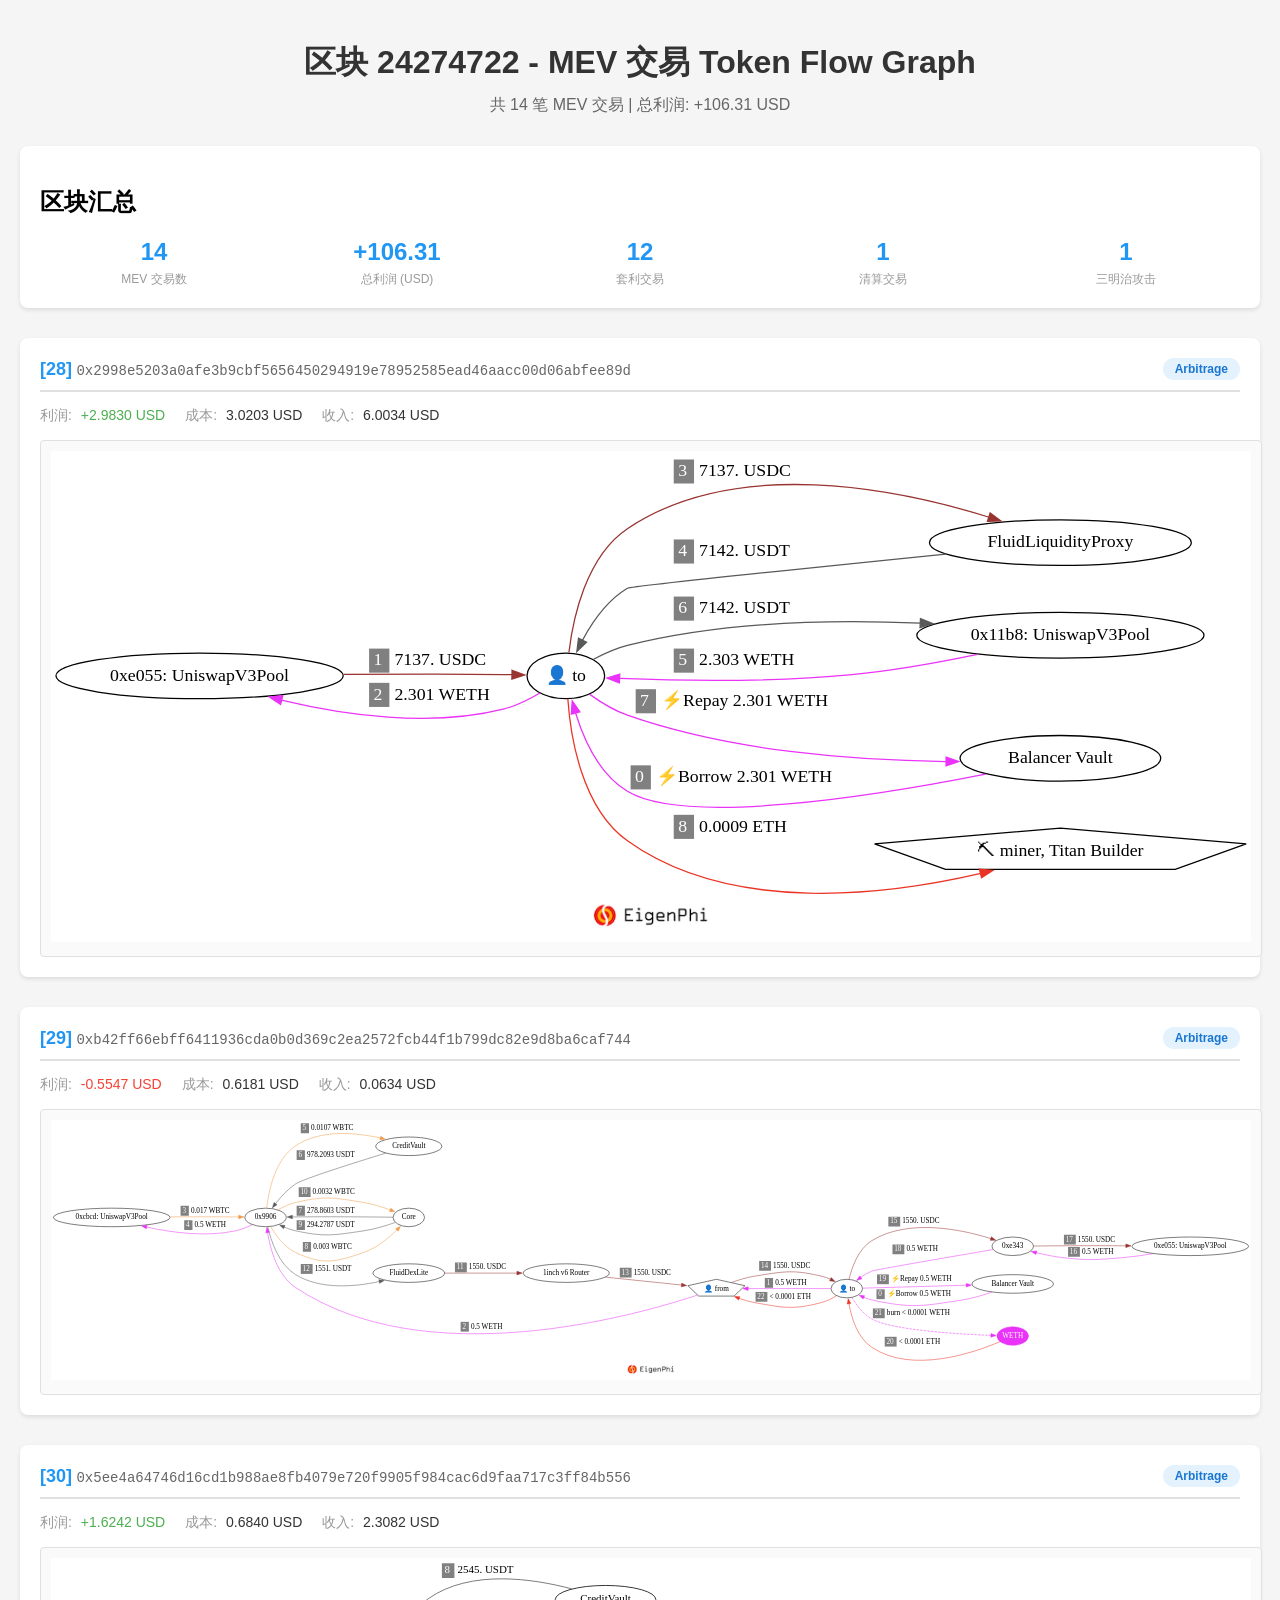
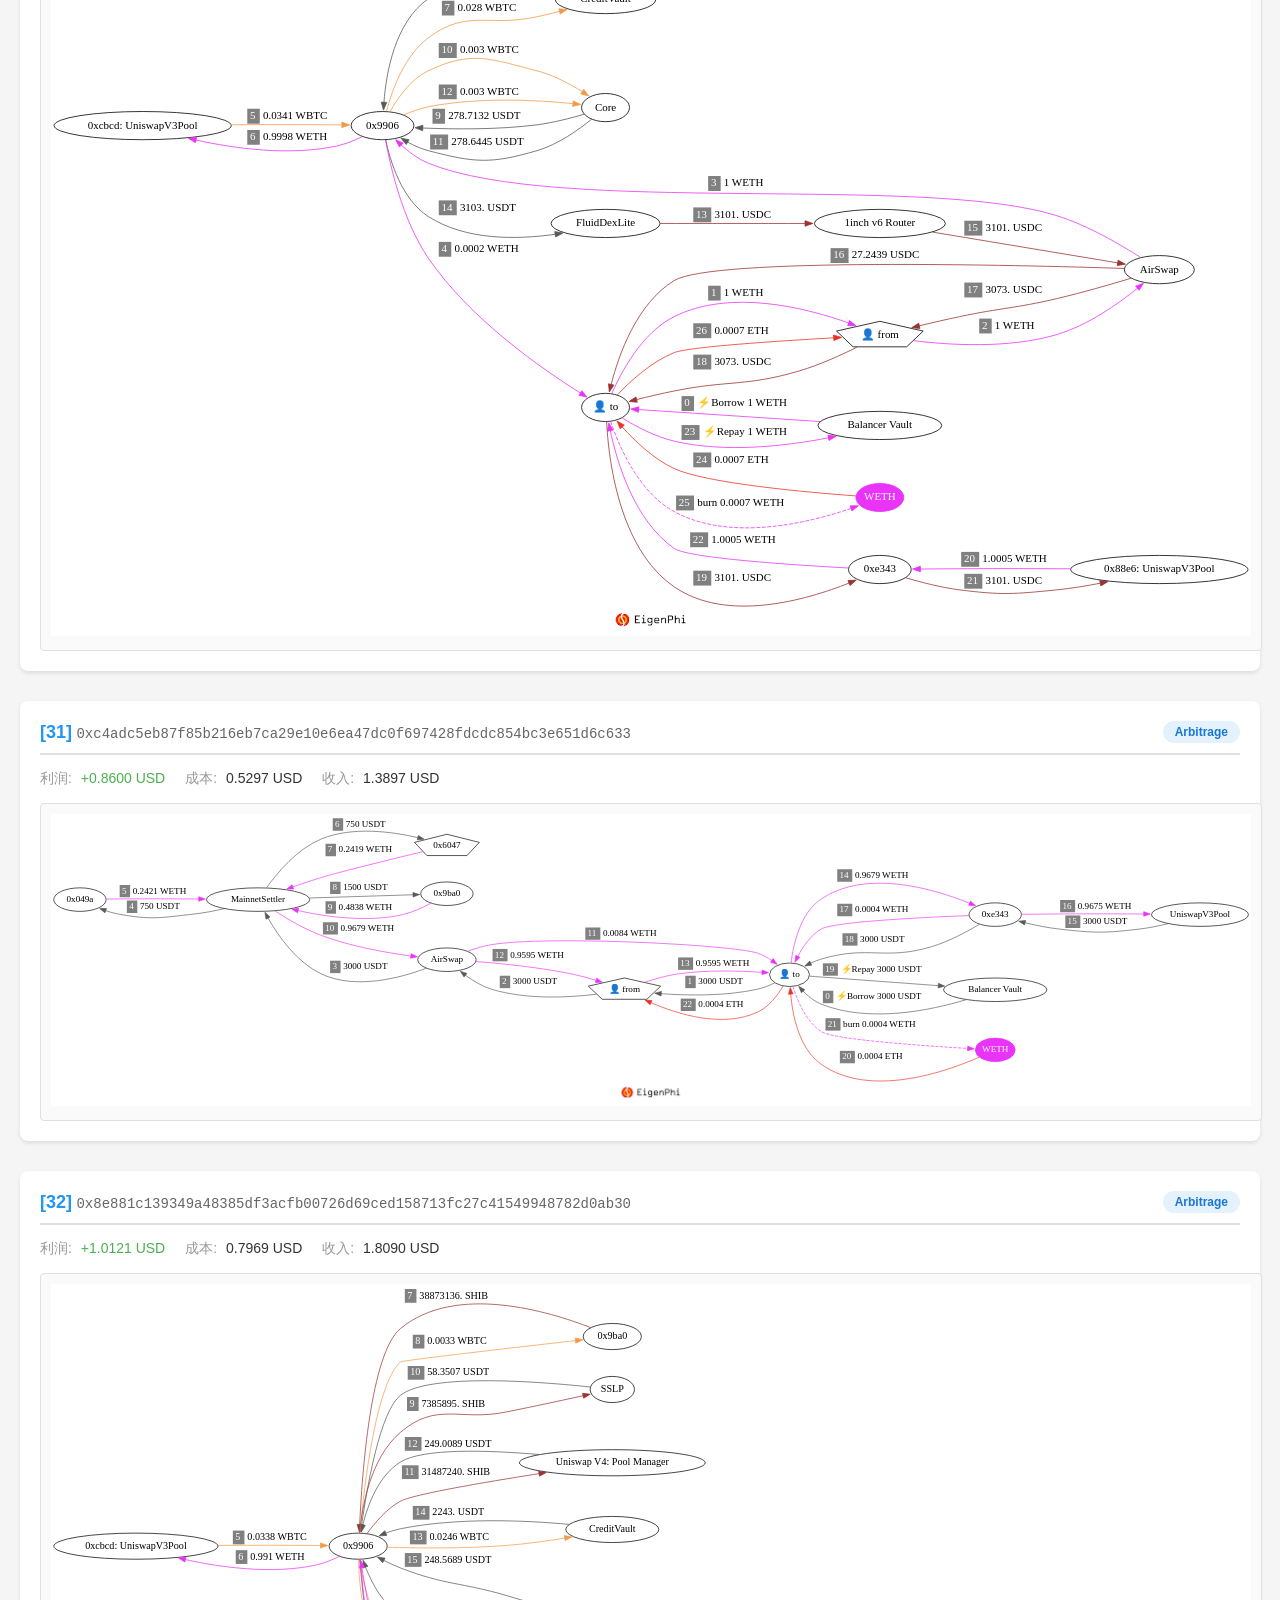
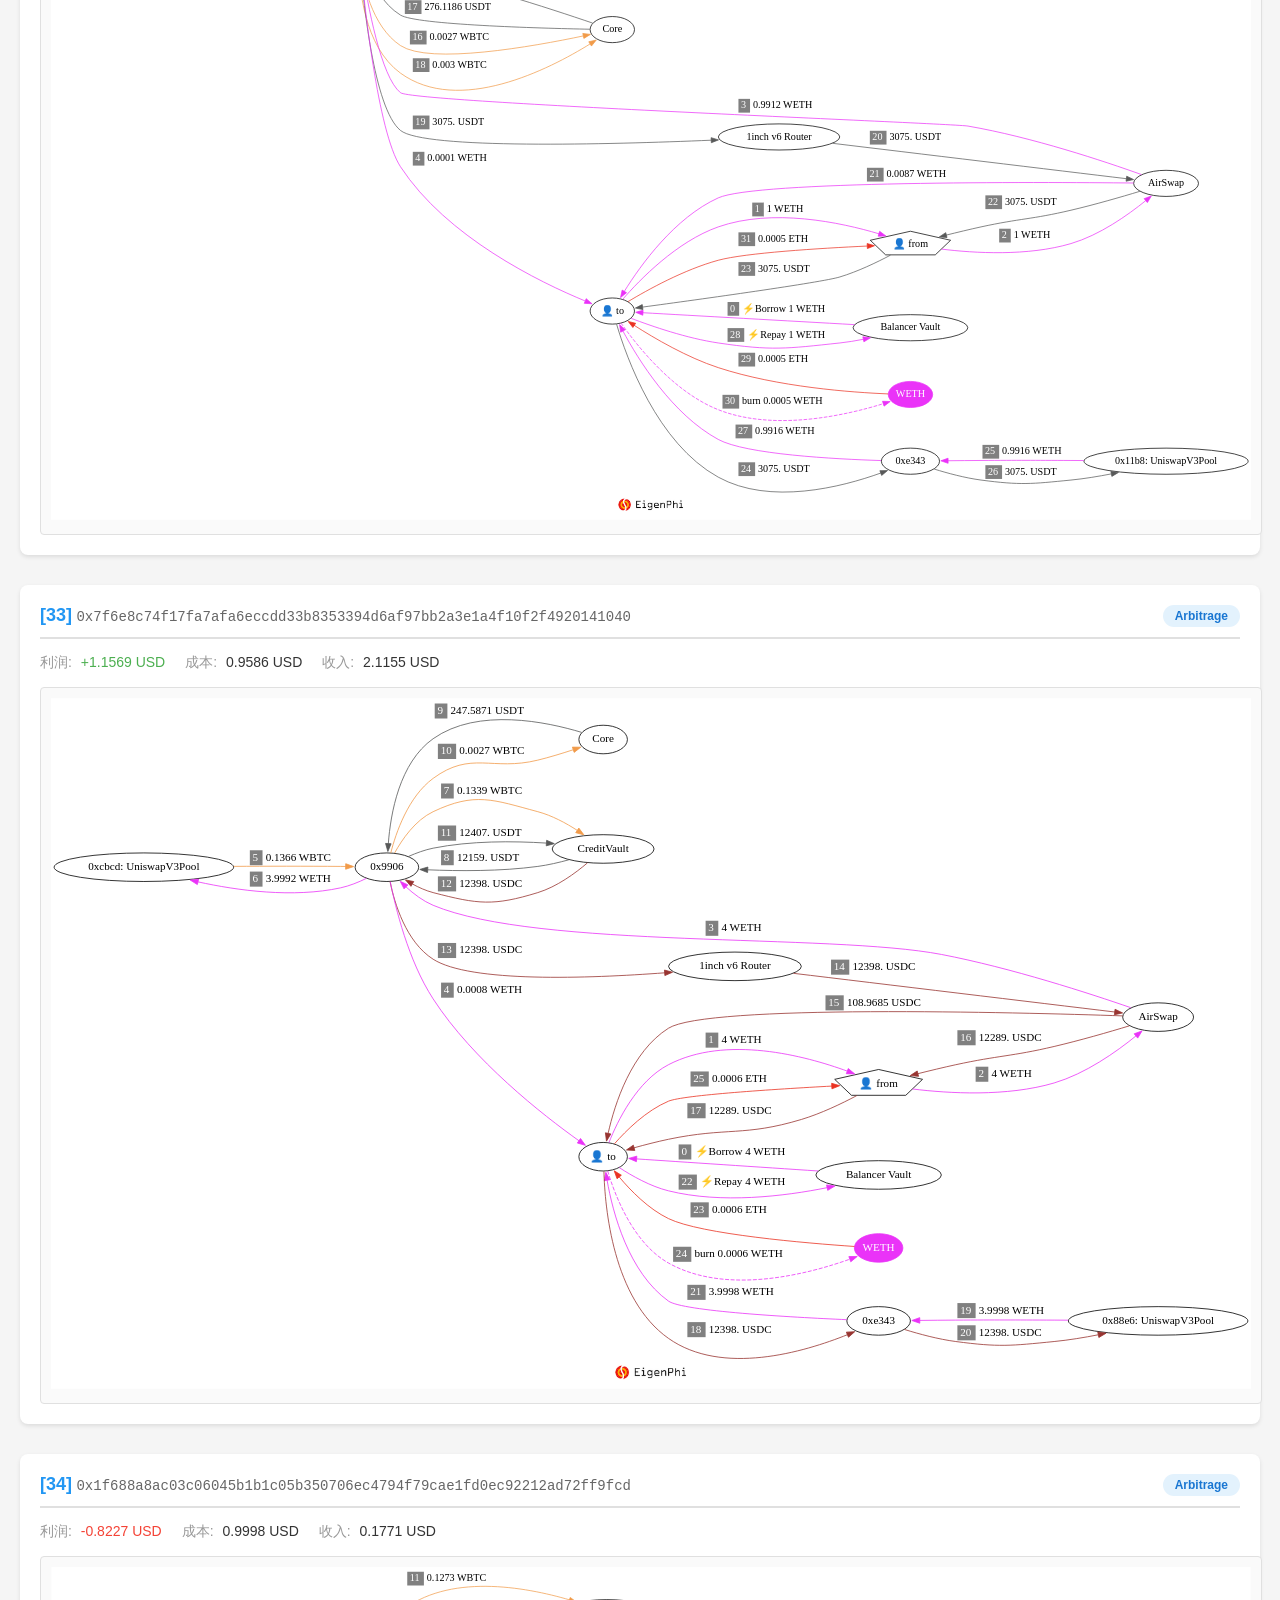
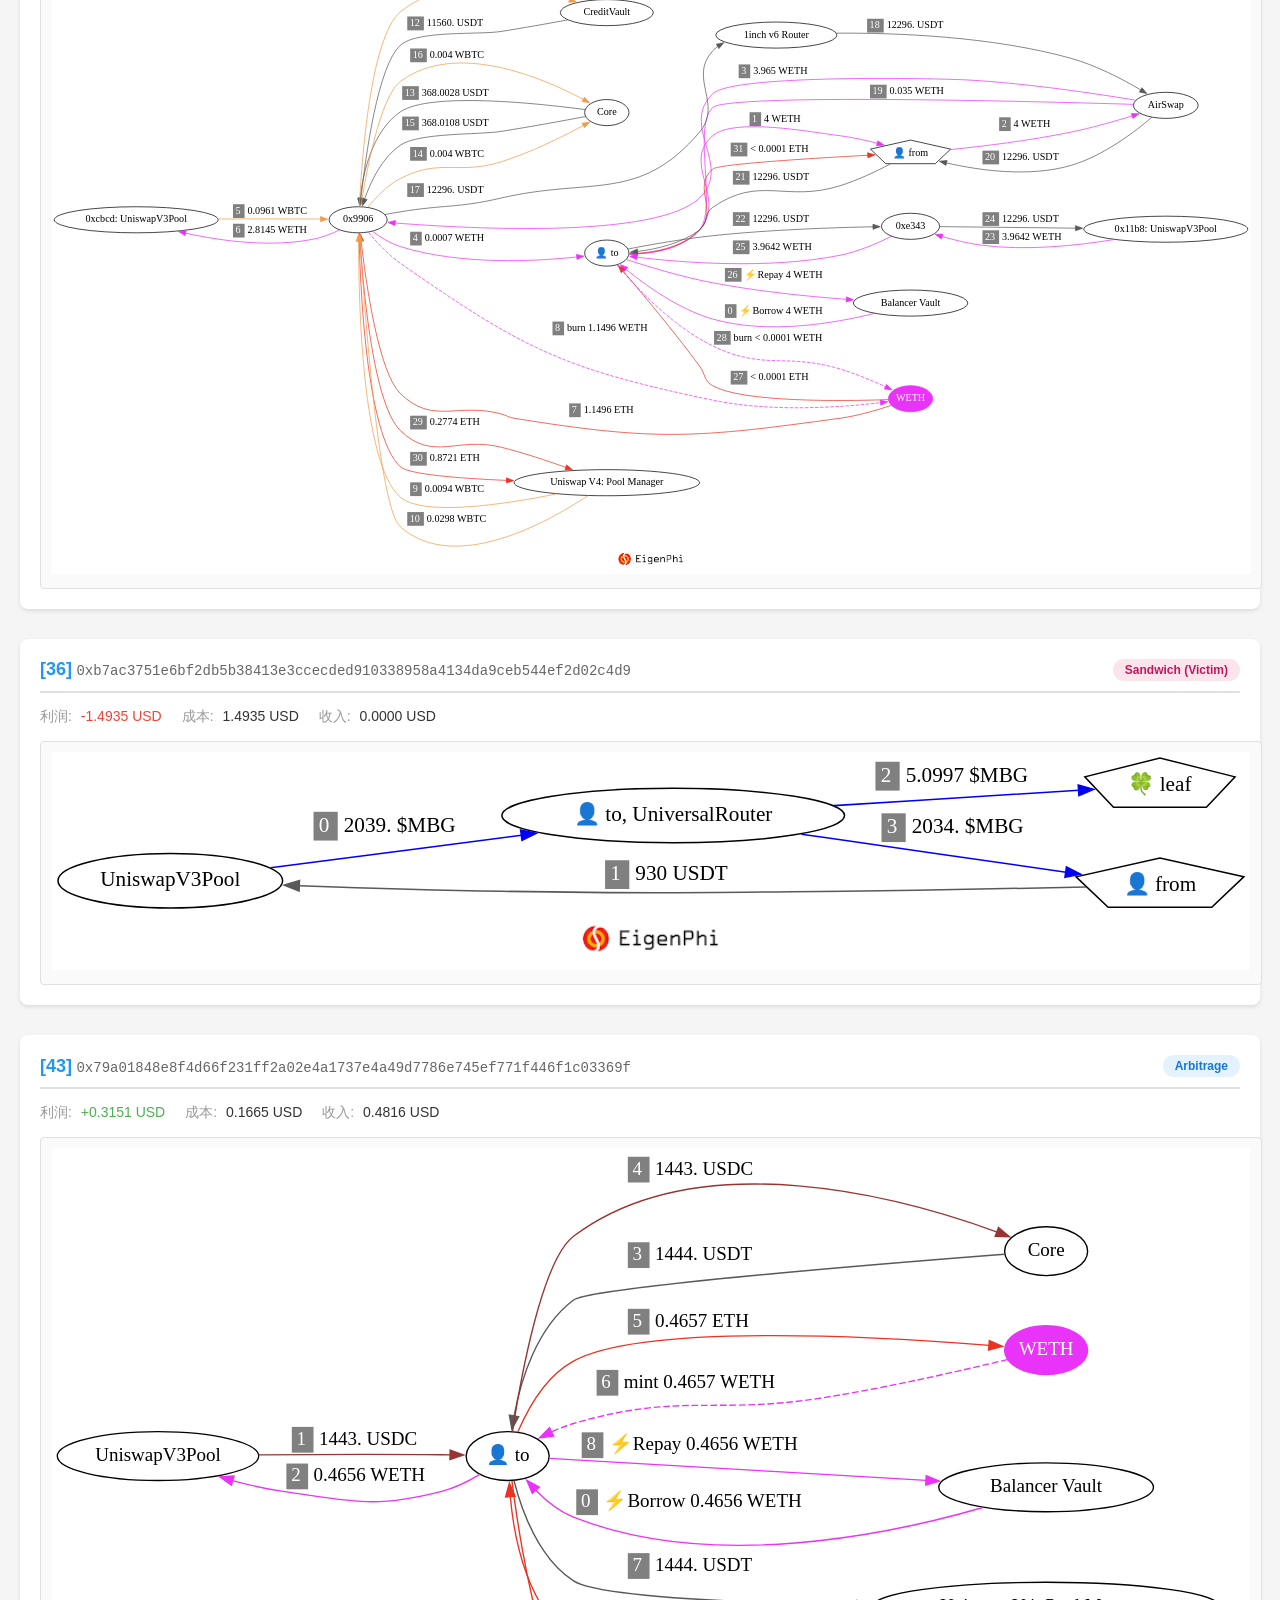
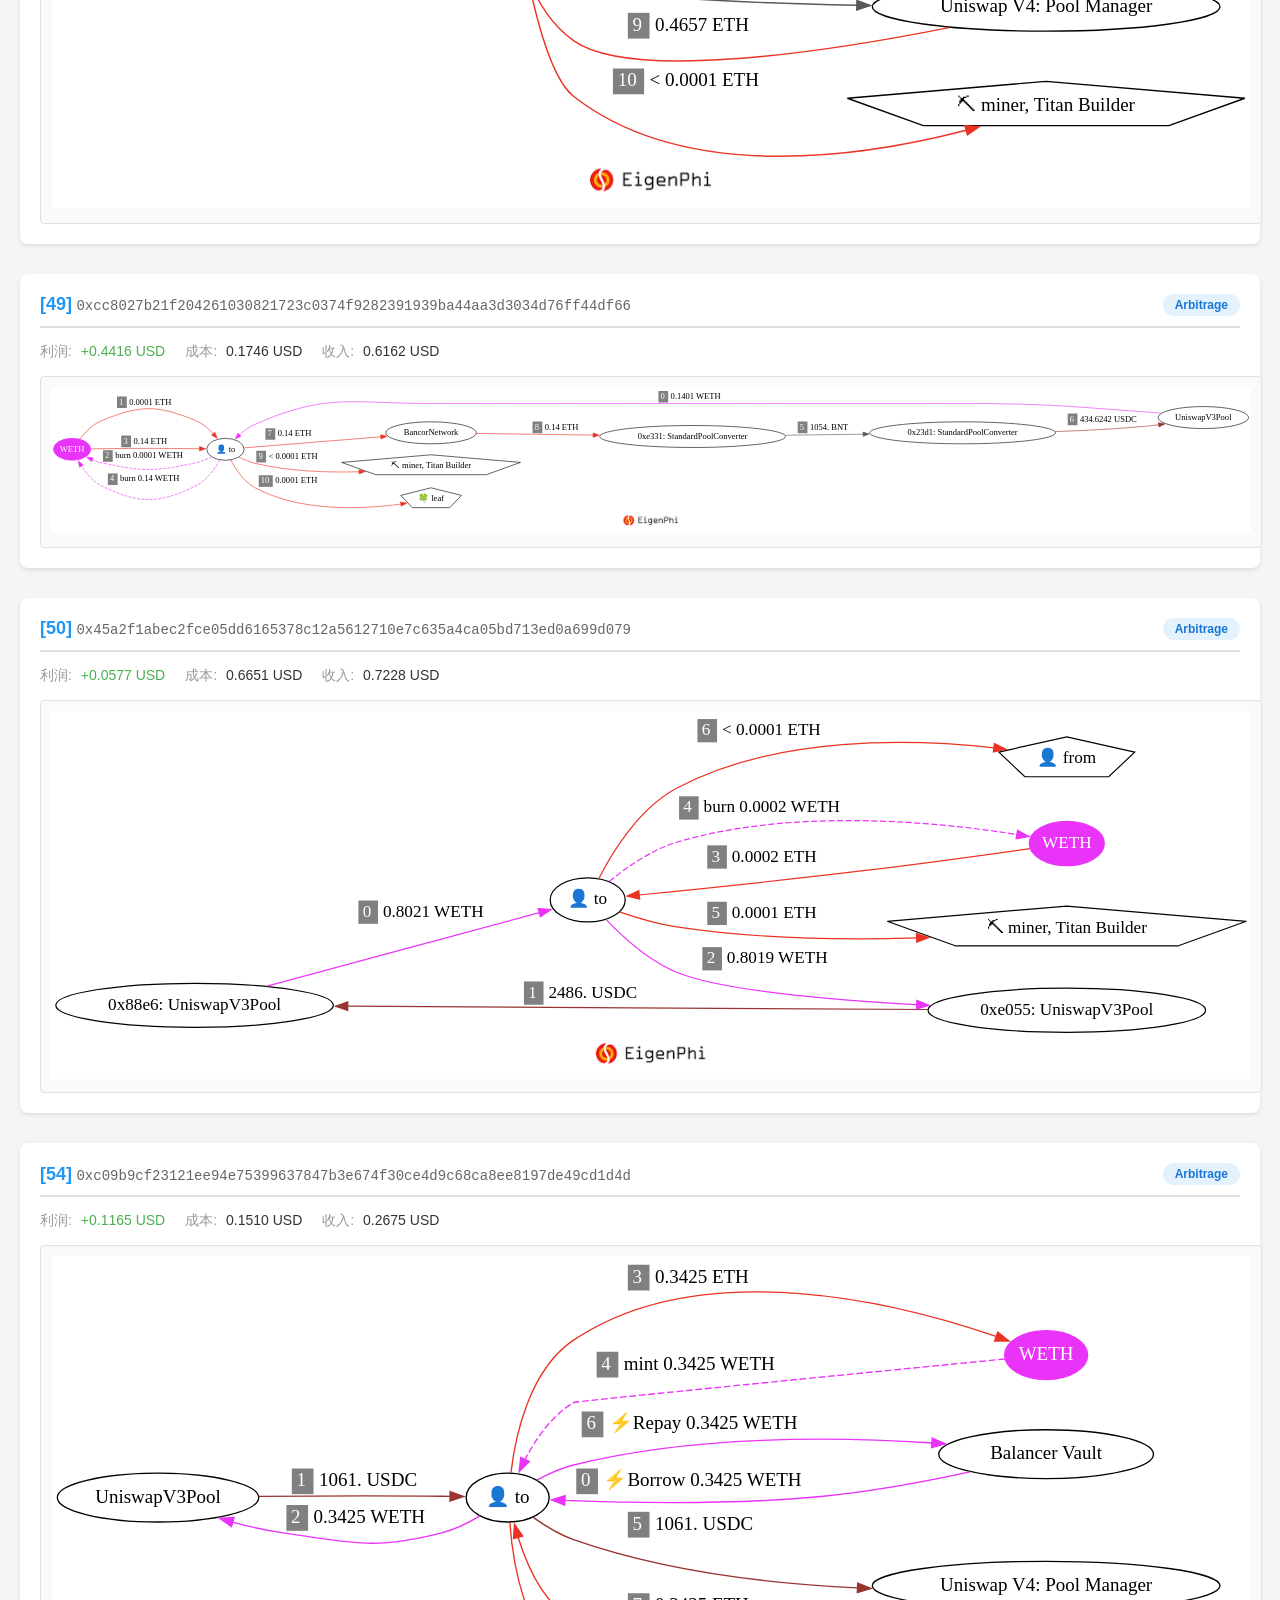
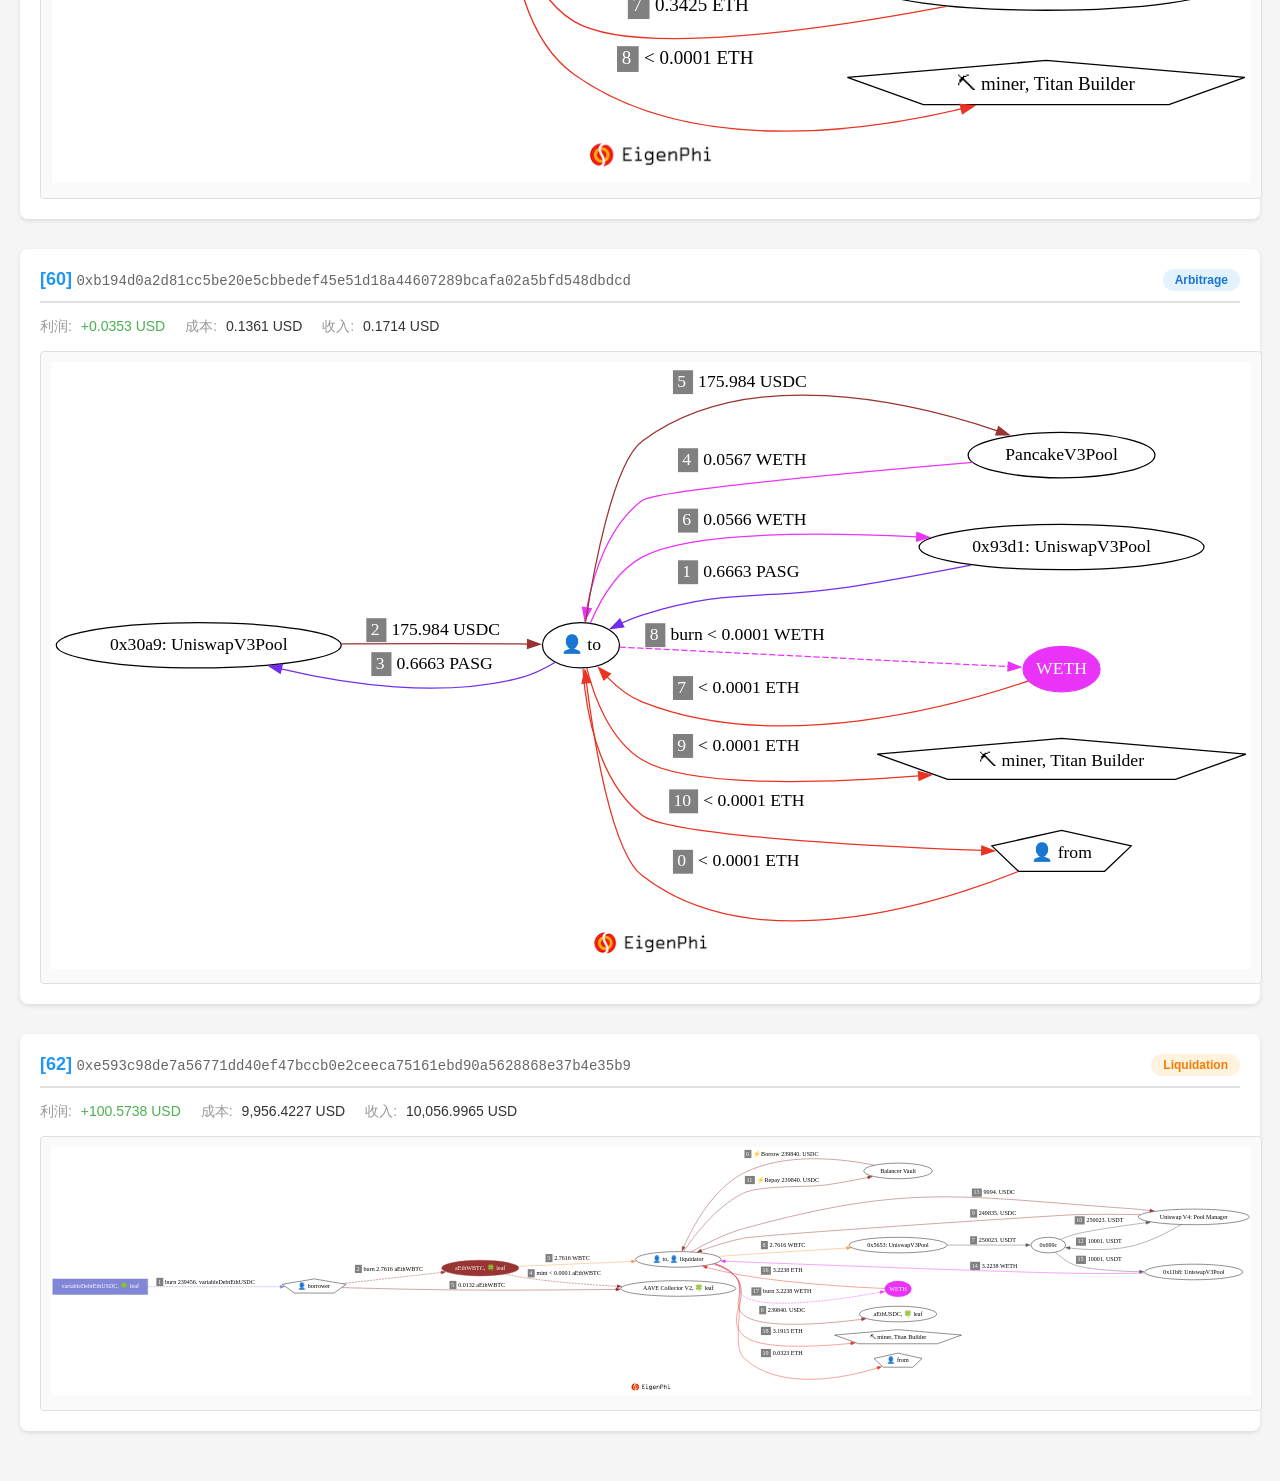
==== token_flow_graphs/block_24274722/index.html @ e59ca1c4 "feat: Add MEV Block Viewer with Token Flow Graph visualization - Add Flask routes for MEV block view" ====
<!DOCTYPE html>
<html lang="zh-CN">
<head>
    <meta charset="UTF-8">
    <meta name="viewport" content="width=device-width, initial-scale=1.0">
    <title>区块 24274722 - MEV 交易 Token Flow Graph</title>
    <style>
        body {
            font-family: -apple-system, BlinkMacSystemFont, 'Segoe UI', Roboto, 'Helvetica Neue', Arial, sans-serif;
            margin: 0;
            padding: 20px;
            background-color: #f5f5f5;
        }
        .container {
            max-width: 1400px;
            margin: 0 auto;
        }
        h1 {
            color: #333;
            text-align: center;
            margin-bottom: 10px;
        }
        .subtitle {
            text-align: center;
            color: #666;
            margin-bottom: 30px;
        }
        .transaction {
            background: white;
            border-radius: 8px;
            padding: 20px;
            margin-bottom: 30px;
            box-shadow: 0 2px 4px rgba(0,0,0,0.1);
        }
        .transaction-header {
            display: flex;
            justify-content: space-between;
            align-items: center;
            margin-bottom: 15px;
            padding-bottom: 10px;
            border-bottom: 2px solid #e0e0e0;
        }
        .tx-index {
            font-size: 18px;
            font-weight: bold;
            color: #2196F3;
        }
        .tx-hash {
            font-family: 'Courier New', monospace;
            font-size: 14px;
            color: #666;
        }
        .tx-type {
            display: inline-block;
            padding: 4px 12px;
            border-radius: 12px;
            font-size: 12px;
            font-weight: bold;
        }
        .type-arbitrage {
            background-color: #E3F2FD;
            color: #1976D2;
        }
        .type-liquidation {
            background-color: #FFF3E0;
            color: #F57C00;
        }
        .type-sandwich {
            background-color: #FCE4EC;
            color: #C2185B;
        }
        .tx-info {
            display: flex;
            gap: 20px;
            margin-bottom: 15px;
            flex-wrap: wrap;
        }
        .info-item {
            font-size: 14px;
        }
        .info-label {
            color: #999;
            margin-right: 5px;
        }
        .info-value {
            color: #333;
            font-weight: 500;
        }
        .profit-positive {
            color: #4CAF50;
        }
        .profit-negative {
            color: #F44336;
        }
        .svg-container {
            width: 100%;
            overflow-x: auto;
            border: 1px solid #e0e0e0;
            border-radius: 4px;
            padding: 10px;
            background: #fafafa;
        }
        .svg-container svg {
            display: block;
            margin: 0 auto;
        }
        .summary {
            background: white;
            border-radius: 8px;
            padding: 20px;
            margin-bottom: 30px;
            box-shadow: 0 2px 4px rgba(0,0,0,0.1);
        }
        .summary-stats {
            display: grid;
            grid-template-columns: repeat(auto-fit, minmax(200px, 1fr));
            gap: 15px;
            margin-top: 15px;
        }
        .stat-item {
            text-align: center;
        }
        .stat-value {
            font-size: 24px;
            font-weight: bold;
            color: #2196F3;
        }
        .stat-label {
            font-size: 12px;
            color: #999;
            margin-top: 5px;
        }
    </style>
</head>
<body>
    <div class="container">
        <h1>区块 24274722 - MEV 交易 Token Flow Graph</h1>
        <div class="subtitle">共 14 笔 MEV 交易 | 总利润: +106.31 USD</div>

        <div class="summary">
            <h2>区块汇总</h2>
            <div class="summary-stats">
                <div class="stat-item">
                    <div class="stat-value">14</div>
                    <div class="stat-label">MEV 交易数</div>
                </div>
                <div class="stat-item">
                    <div class="stat-value profit-positive">+106.31</div>
                    <div class="stat-label">总利润 (USD)</div>
                </div>
                <div class="stat-item">
                    <div class="stat-value">12</div>
                    <div class="stat-label">套利交易</div>
                </div>
                <div class="stat-item">
                    <div class="stat-value">1</div>
                    <div class="stat-label">清算交易</div>
                </div>
                <div class="stat-item">
                    <div class="stat-value">1</div>
                    <div class="stat-label">三明治攻击</div>
                </div>
            </div>
        </div>

        <!-- Transaction 1 -->
        <div class="transaction">
            <div class="transaction-header">
                <div>
                    <span class="tx-index">[28]</span>
                    <span class="tx-hash">0x2998e5203a0afe3b9cbf5656450294919e78952585ead46aacc00d06abfee89d</span>
                </div>
                <span class="tx-type type-arbitrage">Arbitrage</span>
            </div>
            <div class="tx-info">
                <div class="info-item">
                    <span class="info-label">利润:</span>
                    <span class="info-value profit-positive">+2.9830 USD</span>
                </div>
                <div class="info-item">
                    <span class="info-label">成本:</span>
                    <span class="info-value">3.0203 USD</span>
                </div>
                <div class="info-item">
                    <span class="info-label">收入:</span>
                    <span class="info-value">6.0034 USD</span>
                </div>
            </div>
            <div class="svg-container">
                <object data="0x2998e5203a0afe3b9c_flow.svg" type="image/svg+xml" style="width: 100%; height: auto;"></object>
            </div>
        </div>

        <!-- Transaction 2 -->
        <div class="transaction">
            <div class="transaction-header">
                <div>
                    <span class="tx-index">[29]</span>
                    <span class="tx-hash">0xb42ff66ebff6411936cda0b0d369c2ea2572fcb44f1b799dc82e9d8ba6caf744</span>
                </div>
                <span class="tx-type type-arbitrage">Arbitrage</span>
            </div>
            <div class="tx-info">
                <div class="info-item">
                    <span class="info-label">利润:</span>
                    <span class="info-value profit-negative">-0.5547 USD</span>
                </div>
                <div class="info-item">
                    <span class="info-label">成本:</span>
                    <span class="info-value">0.6181 USD</span>
                </div>
                <div class="info-item">
                    <span class="info-label">收入:</span>
                    <span class="info-value">0.0634 USD</span>
                </div>
            </div>
            <div class="svg-container">
                <object data="0xb42ff66ebff6411936_flow.svg" type="image/svg+xml" style="width: 100%; height: auto;"></object>
            </div>
        </div>

        <!-- Transaction 3 -->
        <div class="transaction">
            <div class="transaction-header">
                <div>
                    <span class="tx-index">[30]</span>
                    <span class="tx-hash">0x5ee4a64746d16cd1b988ae8fb4079e720f9905f984cac6d9faa717c3ff84b556</span>
                </div>
                <span class="tx-type type-arbitrage">Arbitrage</span>
            </div>
            <div class="tx-info">
                <div class="info-item">
                    <span class="info-label">利润:</span>
                    <span class="info-value profit-positive">+1.6242 USD</span>
                </div>
                <div class="info-item">
                    <span class="info-label">成本:</span>
                    <span class="info-value">0.6840 USD</span>
                </div>
                <div class="info-item">
                    <span class="info-label">收入:</span>
                    <span class="info-value">2.3082 USD</span>
                </div>
            </div>
            <div class="svg-container">
                <object data="0x5ee4a64746d16cd1b9_flow.svg" type="image/svg+xml" style="width: 100%; height: auto;"></object>
            </div>
        </div>

        <!-- Transaction 4 -->
        <div class="transaction">
            <div class="transaction-header">
                <div>
                    <span class="tx-index">[31]</span>
                    <span class="tx-hash">0xc4adc5eb87f85b216eb7ca29e10e6ea47dc0f697428fdcdc854bc3e651d6c633</span>
                </div>
                <span class="tx-type type-arbitrage">Arbitrage</span>
            </div>
            <div class="tx-info">
                <div class="info-item">
                    <span class="info-label">利润:</span>
                    <span class="info-value profit-positive">+0.8600 USD</span>
                </div>
                <div class="info-item">
                    <span class="info-label">成本:</span>
                    <span class="info-value">0.5297 USD</span>
                </div>
                <div class="info-item">
                    <span class="info-label">收入:</span>
                    <span class="info-value">1.3897 USD</span>
                </div>
            </div>
            <div class="svg-container">
                <object data="0xc4adc5eb87f85b216e_flow.svg" type="image/svg+xml" style="width: 100%; height: auto;"></object>
            </div>
        </div>

        <!-- Transaction 5 -->
        <div class="transaction">
            <div class="transaction-header">
                <div>
                    <span class="tx-index">[32]</span>
                    <span class="tx-hash">0x8e881c139349a48385df3acfb00726d69ced158713fc27c41549948782d0ab30</span>
                </div>
                <span class="tx-type type-arbitrage">Arbitrage</span>
            </div>
            <div class="tx-info">
                <div class="info-item">
                    <span class="info-label">利润:</span>
                    <span class="info-value profit-positive">+1.0121 USD</span>
                </div>
                <div class="info-item">
                    <span class="info-label">成本:</span>
                    <span class="info-value">0.7969 USD</span>
                </div>
                <div class="info-item">
                    <span class="info-label">收入:</span>
                    <span class="info-value">1.8090 USD</span>
                </div>
            </div>
            <div class="svg-container">
                <object data="0x8e881c139349a48385_flow.svg" type="image/svg+xml" style="width: 100%; height: auto;"></object>
            </div>
        </div>

        <!-- Transaction 6 -->
        <div class="transaction">
            <div class="transaction-header">
                <div>
                    <span class="tx-index">[33]</span>
                    <span class="tx-hash">0x7f6e8c74f17fa7afa6eccdd33b8353394d6af97bb2a3e1a4f10f2f4920141040</span>
                </div>
                <span class="tx-type type-arbitrage">Arbitrage</span>
            </div>
            <div class="tx-info">
                <div class="info-item">
                    <span class="info-label">利润:</span>
                    <span class="info-value profit-positive">+1.1569 USD</span>
                </div>
                <div class="info-item">
                    <span class="info-label">成本:</span>
                    <span class="info-value">0.9586 USD</span>
                </div>
                <div class="info-item">
                    <span class="info-label">收入:</span>
                    <span class="info-value">2.1155 USD</span>
                </div>
            </div>
            <div class="svg-container">
                <object data="0x7f6e8c74f17fa7afa6_flow.svg" type="image/svg+xml" style="width: 100%; height: auto;"></object>
            </div>
        </div>

        <!-- Transaction 7 -->
        <div class="transaction">
            <div class="transaction-header">
                <div>
                    <span class="tx-index">[34]</span>
                    <span class="tx-hash">0x1f688a8ac03c06045b1b1c05b350706ec4794f79cae1fd0ec92212ad72ff9fcd</span>
                </div>
                <span class="tx-type type-arbitrage">Arbitrage</span>
            </div>
            <div class="tx-info">
                <div class="info-item">
                    <span class="info-label">利润:</span>
                    <span class="info-value profit-negative">-0.8227 USD</span>
                </div>
                <div class="info-item">
                    <span class="info-label">成本:</span>
                    <span class="info-value">0.9998 USD</span>
                </div>
                <div class="info-item">
                    <span class="info-label">收入:</span>
                    <span class="info-value">0.1771 USD</span>
                </div>
            </div>
            <div class="svg-container">
                <object data="0x1f688a8ac03c06045b_flow.svg" type="image/svg+xml" style="width: 100%; height: auto;"></object>
            </div>
        </div>

        <!-- Transaction 8 -->
        <div class="transaction">
            <div class="transaction-header">
                <div>
                    <span class="tx-index">[36]</span>
                    <span class="tx-hash">0xb7ac3751e6bf2db5b38413e3ccecded910338958a4134da9ceb544ef2d02c4d9</span>
                </div>
                <span class="tx-type type-sandwich">Sandwich (Victim)</span>
            </div>
            <div class="tx-info">
                <div class="info-item">
                    <span class="info-label">利润:</span>
                    <span class="info-value profit-negative">-1.4935 USD</span>
                </div>
                <div class="info-item">
                    <span class="info-label">成本:</span>
                    <span class="info-value">1.4935 USD</span>
                </div>
                <div class="info-item">
                    <span class="info-label">收入:</span>
                    <span class="info-value">0.0000 USD</span>
                </div>
            </div>
            <div class="svg-container">
                <object data="0xb7ac3751e6bf2db5b3_flow.svg" type="image/svg+xml" style="width: 100%; height: auto;"></object>
            </div>
        </div>

        <!-- Transaction 9 -->
        <div class="transaction">
            <div class="transaction-header">
                <div>
                    <span class="tx-index">[43]</span>
                    <span class="tx-hash">0x79a01848e8f4d66f231ff2a02e4a1737e4a49d7786e745ef771f446f1c03369f</span>
                </div>
                <span class="tx-type type-arbitrage">Arbitrage</span>
            </div>
            <div class="tx-info">
                <div class="info-item">
                    <span class="info-label">利润:</span>
                    <span class="info-value profit-positive">+0.3151 USD</span>
                </div>
                <div class="info-item">
                    <span class="info-label">成本:</span>
                    <span class="info-value">0.1665 USD</span>
                </div>
                <div class="info-item">
                    <span class="info-label">收入:</span>
                    <span class="info-value">0.4816 USD</span>
                </div>
            </div>
            <div class="svg-container">
                <object data="0x79a01848e8f4d66f23_flow.svg" type="image/svg+xml" style="width: 100%; height: auto;"></object>
            </div>
        </div>

        <!-- Transaction 10 -->
        <div class="transaction">
            <div class="transaction-header">
                <div>
                    <span class="tx-index">[49]</span>
                    <span class="tx-hash">0xcc8027b21f204261030821723c0374f9282391939ba44aa3d3034d76ff44df66</span>
                </div>
                <span class="tx-type type-arbitrage">Arbitrage</span>
            </div>
            <div class="tx-info">
                <div class="info-item">
                    <span class="info-label">利润:</span>
                    <span class="info-value profit-positive">+0.4416 USD</span>
                </div>
                <div class="info-item">
                    <span class="info-label">成本:</span>
                    <span class="info-value">0.1746 USD</span>
                </div>
                <div class="info-item">
                    <span class="info-label">收入:</span>
                    <span class="info-value">0.6162 USD</span>
                </div>
            </div>
            <div class="svg-container">
                <object data="0xcc8027b21f20426103_flow.svg" type="image/svg+xml" style="width: 100%; height: auto;"></object>
            </div>
        </div>

        <!-- Transaction 11 -->
        <div class="transaction">
            <div class="transaction-header">
                <div>
                    <span class="tx-index">[50]</span>
                    <span class="tx-hash">0x45a2f1abec2fce05dd6165378c12a5612710e7c635a4ca05bd713ed0a699d079</span>
                </div>
                <span class="tx-type type-arbitrage">Arbitrage</span>
            </div>
            <div class="tx-info">
                <div class="info-item">
                    <span class="info-label">利润:</span>
                    <span class="info-value profit-positive">+0.0577 USD</span>
                </div>
                <div class="info-item">
                    <span class="info-label">成本:</span>
                    <span class="info-value">0.6651 USD</span>
                </div>
                <div class="info-item">
                    <span class="info-label">收入:</span>
                    <span class="info-value">0.7228 USD</span>
                </div>
            </div>
            <div class="svg-container">
                <object data="0x45a2f1abec2fce05dd_flow.svg" type="image/svg+xml" style="width: 100%; height: auto;"></object>
            </div>
        </div>

        <!-- Transaction 12 -->
        <div class="transaction">
            <div class="transaction-header">
                <div>
                    <span class="tx-index">[54]</span>
                    <span class="tx-hash">0xc09b9cf23121ee94e75399637847b3e674f30ce4d9c68ca8ee8197de49cd1d4d</span>
                </div>
                <span class="tx-type type-arbitrage">Arbitrage</span>
            </div>
            <div class="tx-info">
                <div class="info-item">
                    <span class="info-label">利润:</span>
                    <span class="info-value profit-positive">+0.1165 USD</span>
                </div>
                <div class="info-item">
                    <span class="info-label">成本:</span>
                    <span class="info-value">0.1510 USD</span>
                </div>
                <div class="info-item">
                    <span class="info-label">收入:</span>
                    <span class="info-value">0.2675 USD</span>
                </div>
            </div>
            <div class="svg-container">
                <object data="0xc09b9cf23121ee94e7_flow.svg" type="image/svg+xml" style="width: 100%; height: auto;"></object>
            </div>
        </div>

        <!-- Transaction 13 -->
        <div class="transaction">
            <div class="transaction-header">
                <div>
                    <span class="tx-index">[60]</span>
                    <span class="tx-hash">0xb194d0a2d81cc5be20e5cbbedef45e51d18a44607289bcafa02a5bfd548dbdcd</span>
                </div>
                <span class="tx-type type-arbitrage">Arbitrage</span>
            </div>
            <div class="tx-info">
                <div class="info-item">
                    <span class="info-label">利润:</span>
                    <span class="info-value profit-positive">+0.0353 USD</span>
                </div>
                <div class="info-item">
                    <span class="info-label">成本:</span>
                    <span class="info-value">0.1361 USD</span>
                </div>
                <div class="info-item">
                    <span class="info-label">收入:</span>
                    <span class="info-value">0.1714 USD</span>
                </div>
            </div>
            <div class="svg-container">
                <object data="0xb194d0a2d81cc5be20_flow.svg" type="image/svg+xml" style="width: 100%; height: auto;"></object>
            </div>
        </div>

        <!-- Transaction 14 -->
        <div class="transaction">
            <div class="transaction-header">
                <div>
                    <span class="tx-index">[62]</span>
                    <span class="tx-hash">0xe593c98de7a56771dd40ef47bccb0e2ceeca75161ebd90a5628868e37b4e35b9</span>
                </div>
                <span class="tx-type type-liquidation">Liquidation</span>
            </div>
            <div class="tx-info">
                <div class="info-item">
                    <span class="info-label">利润:</span>
                    <span class="info-value profit-positive">+100.5738 USD</span>
                </div>
                <div class="info-item">
                    <span class="info-label">成本:</span>
                    <span class="info-value">9,956.4227 USD</span>
                </div>
                <div class="info-item">
                    <span class="info-label">收入:</span>
                    <span class="info-value">10,056.9965 USD</span>
                </div>
            </div>
            <div class="svg-container">
                <object data="0xe593c98de7a56771dd_flow.svg" type="image/svg+xml" style="width: 100%; height: auto;"></object>
            </div>
        </div>

    </div>
</body>
</html>
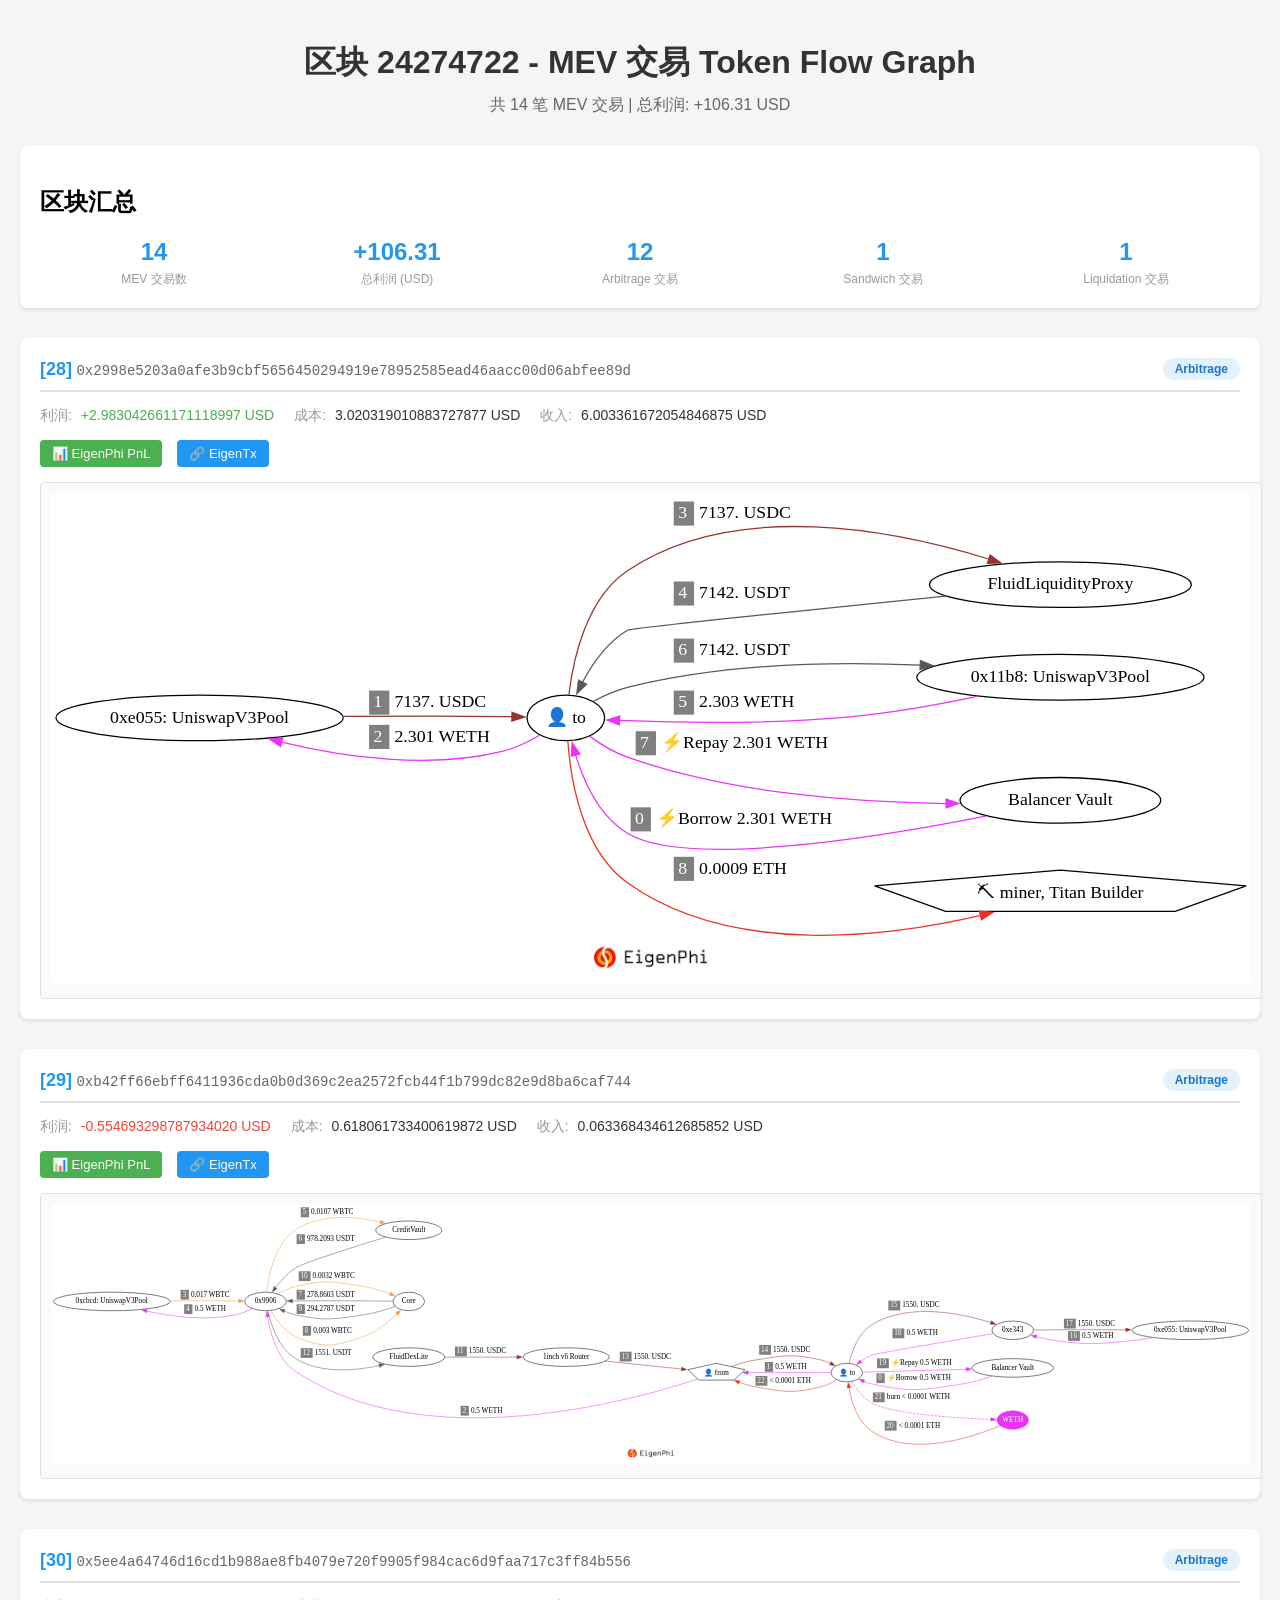
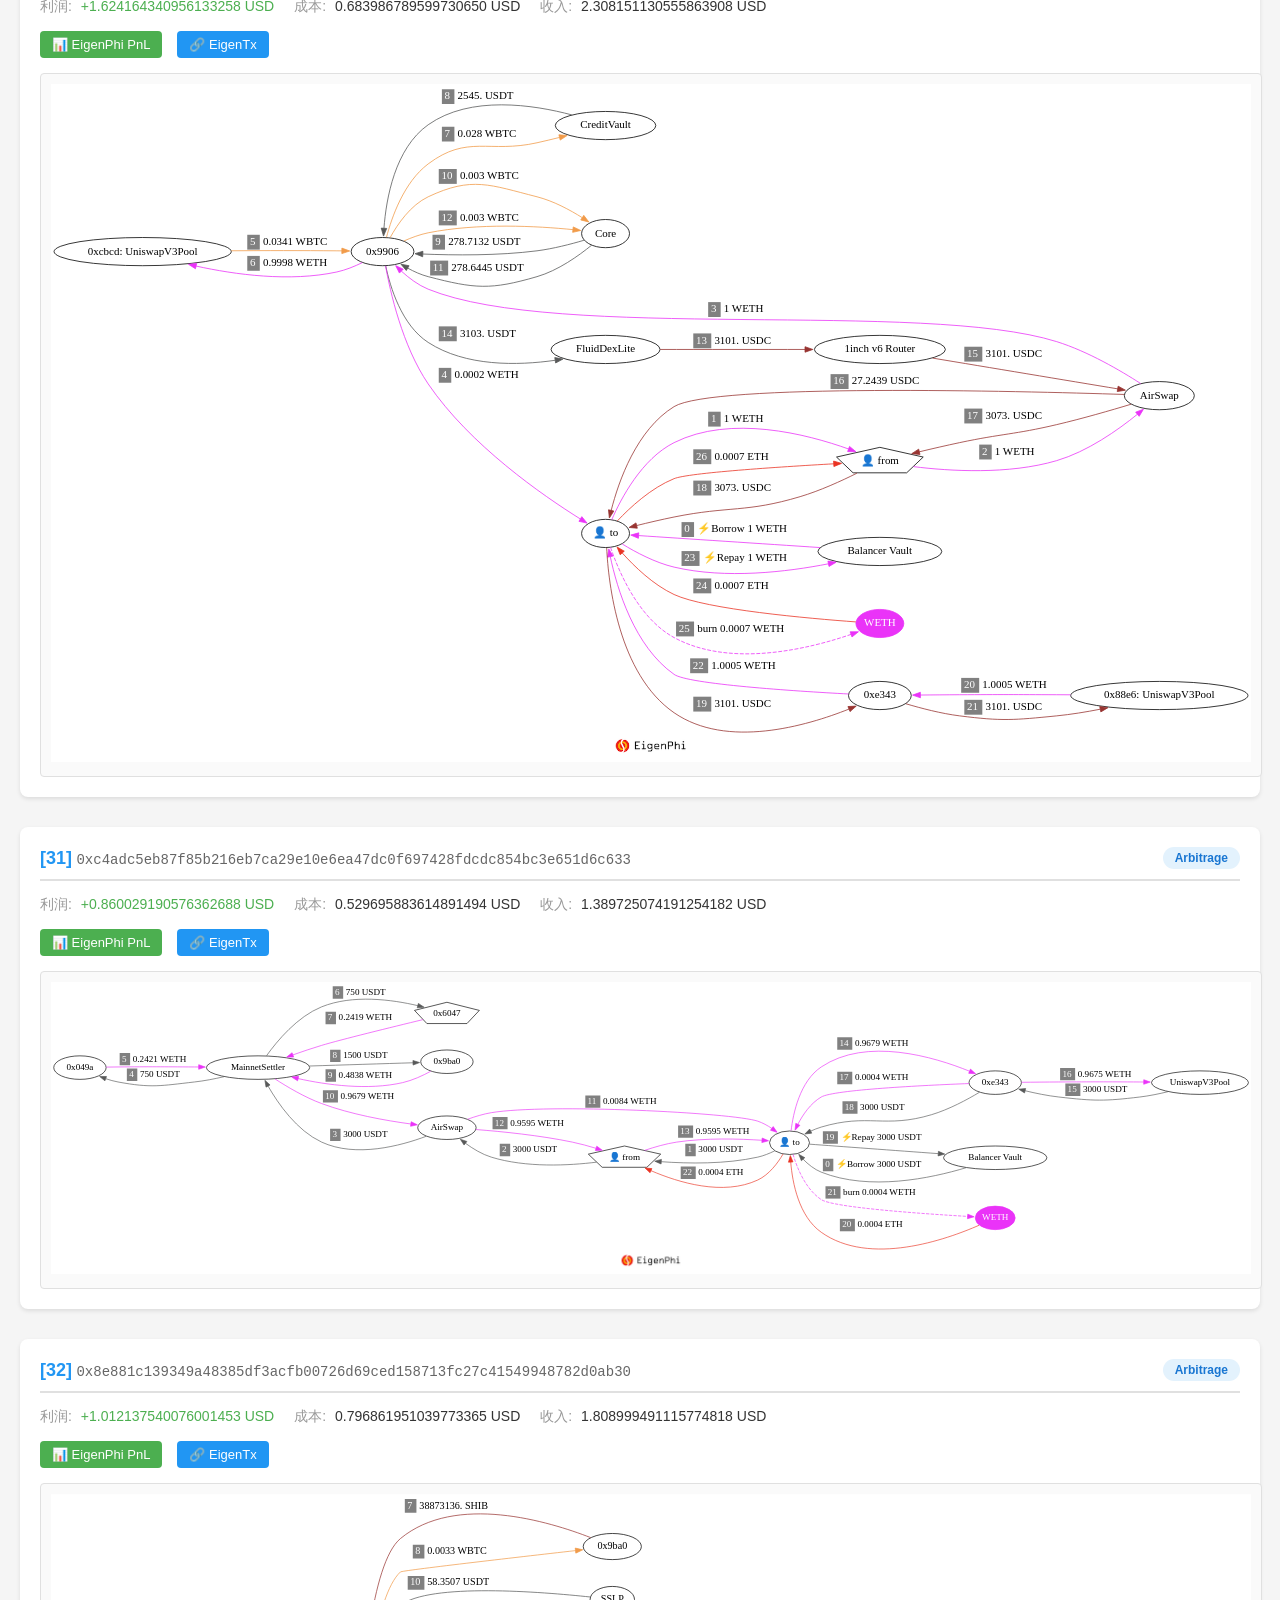
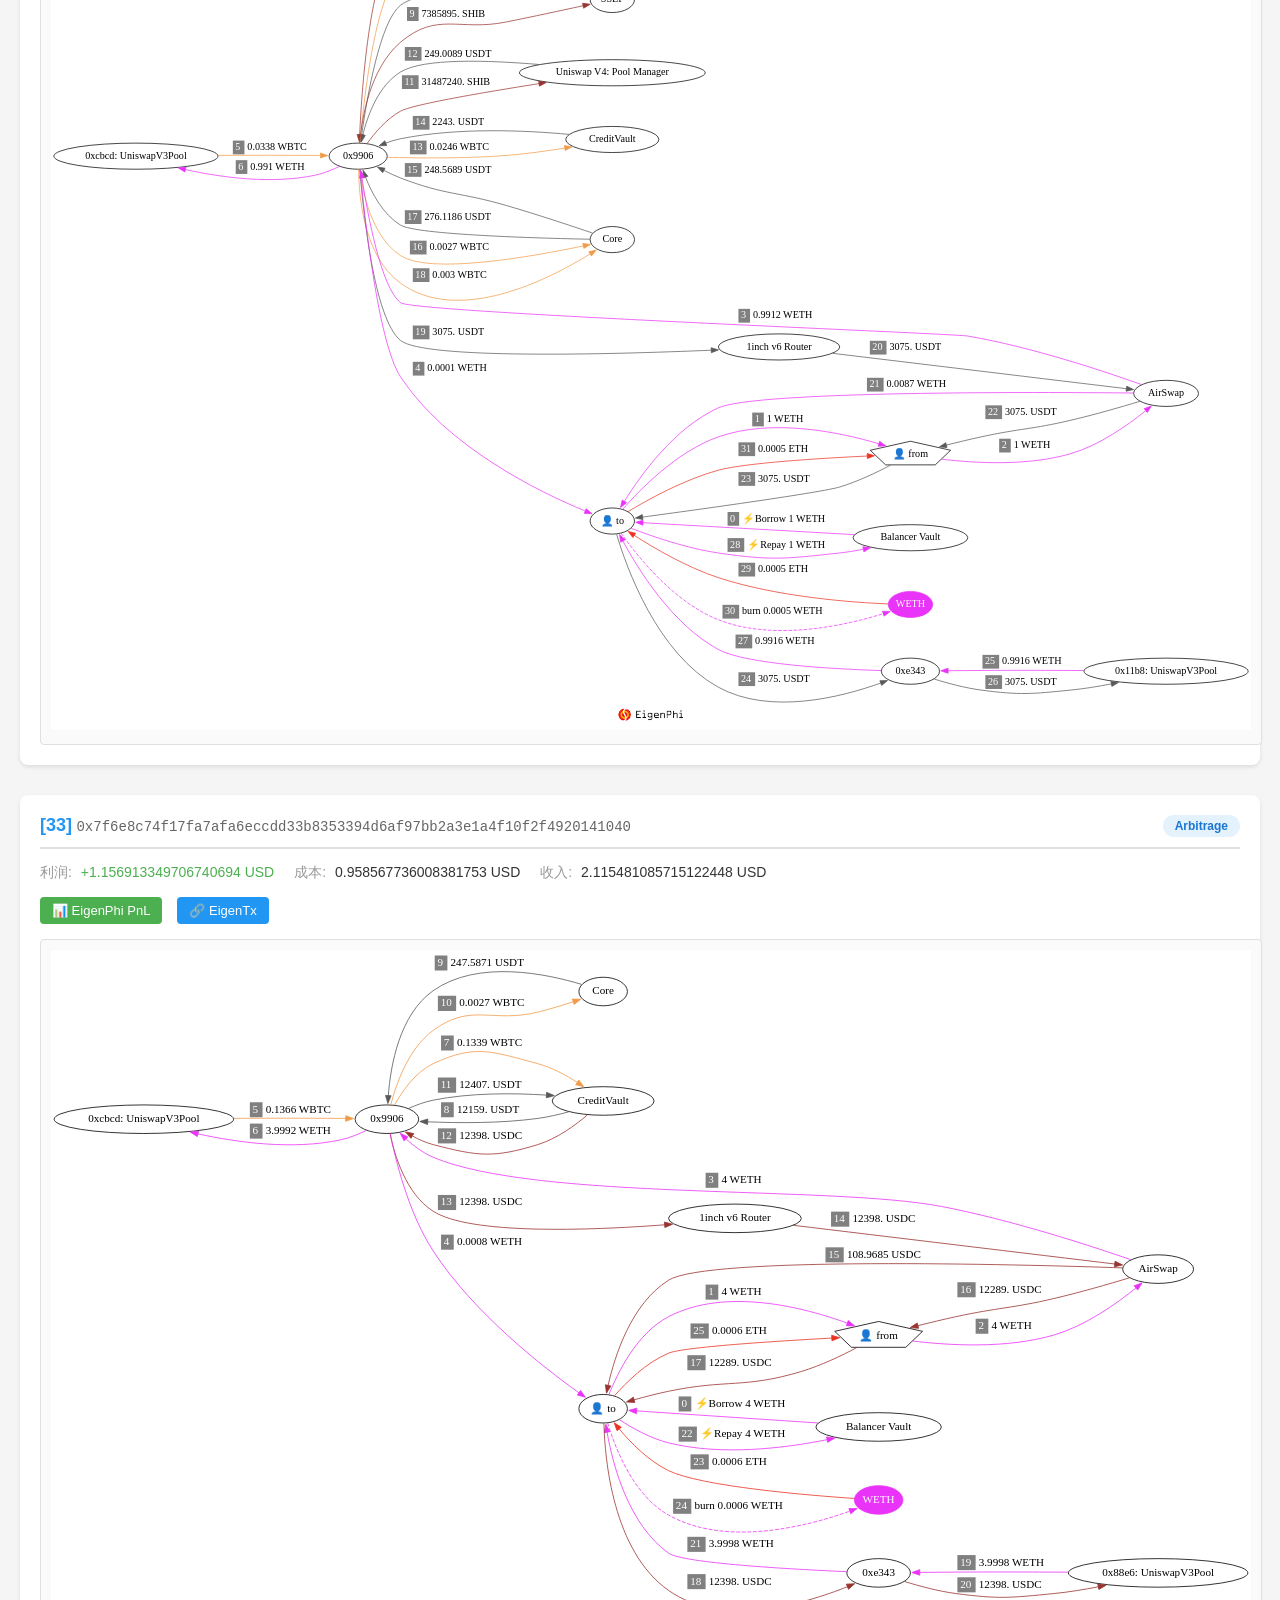
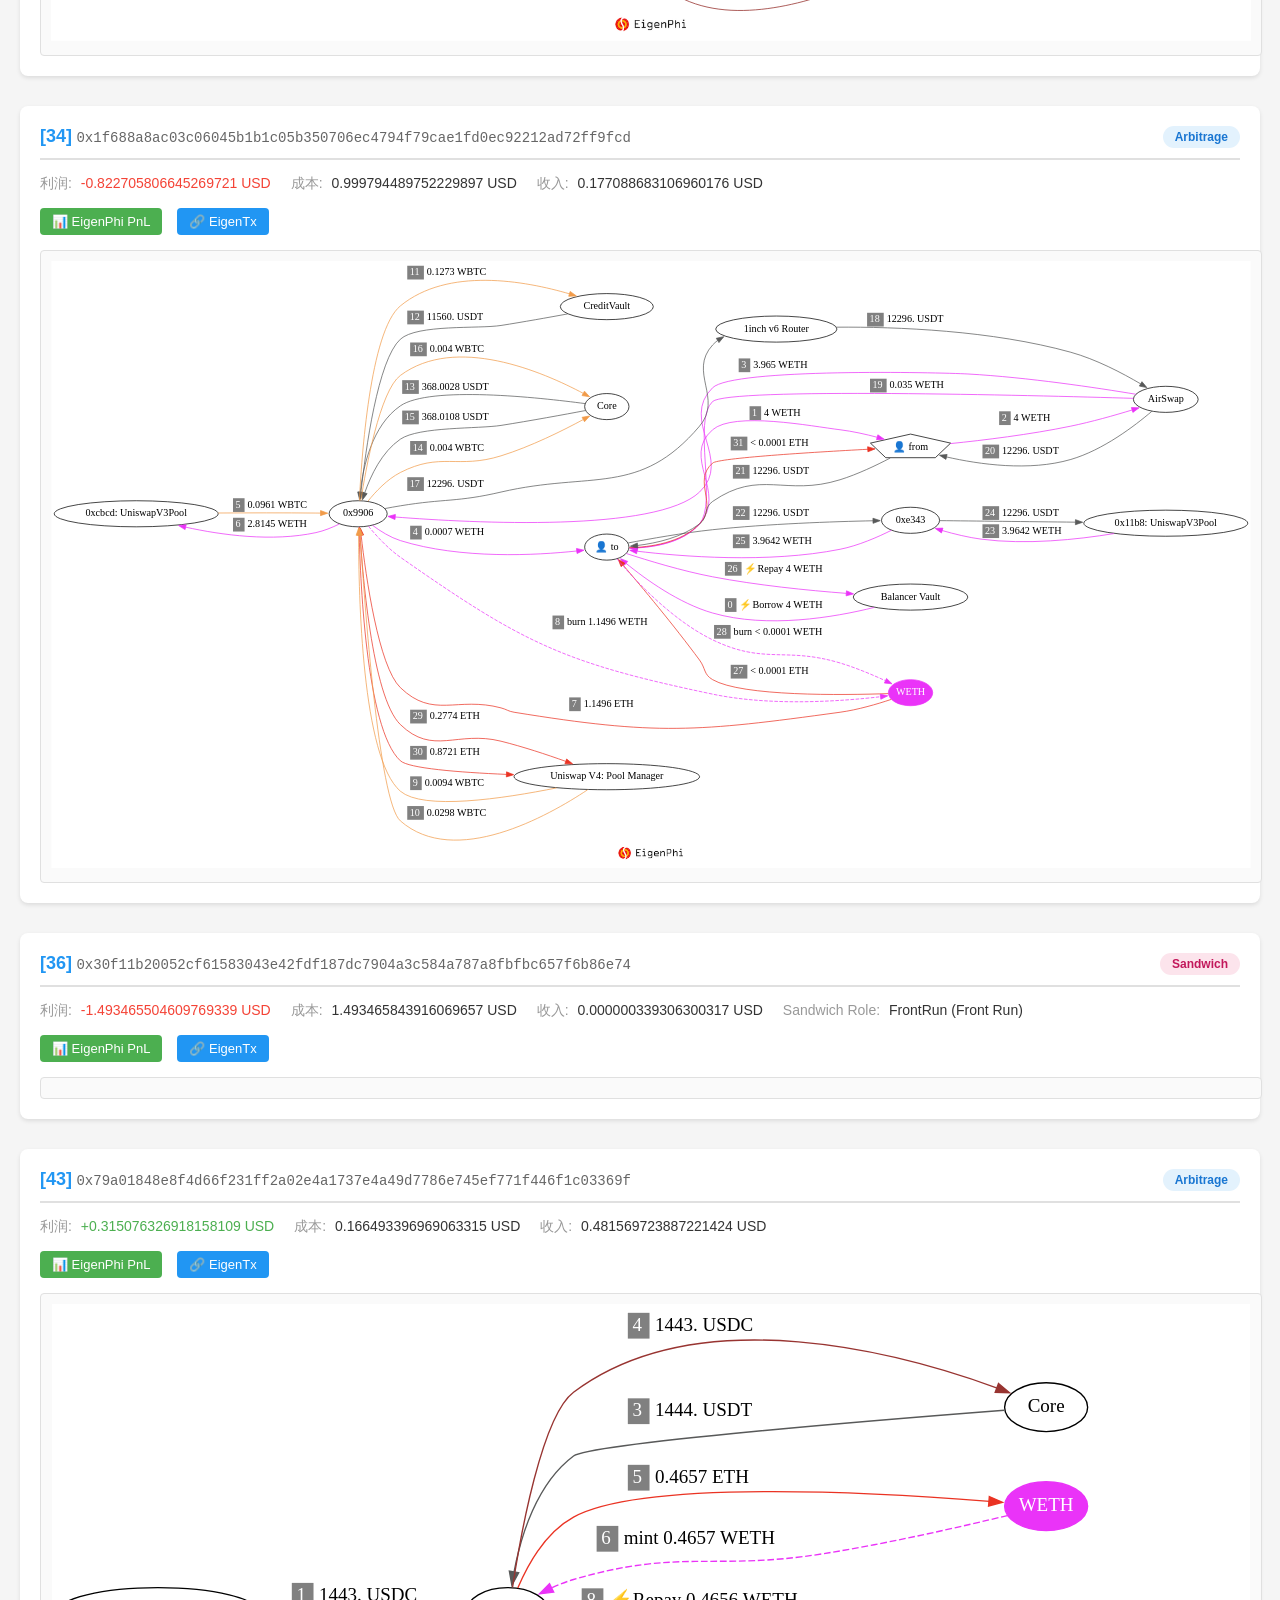
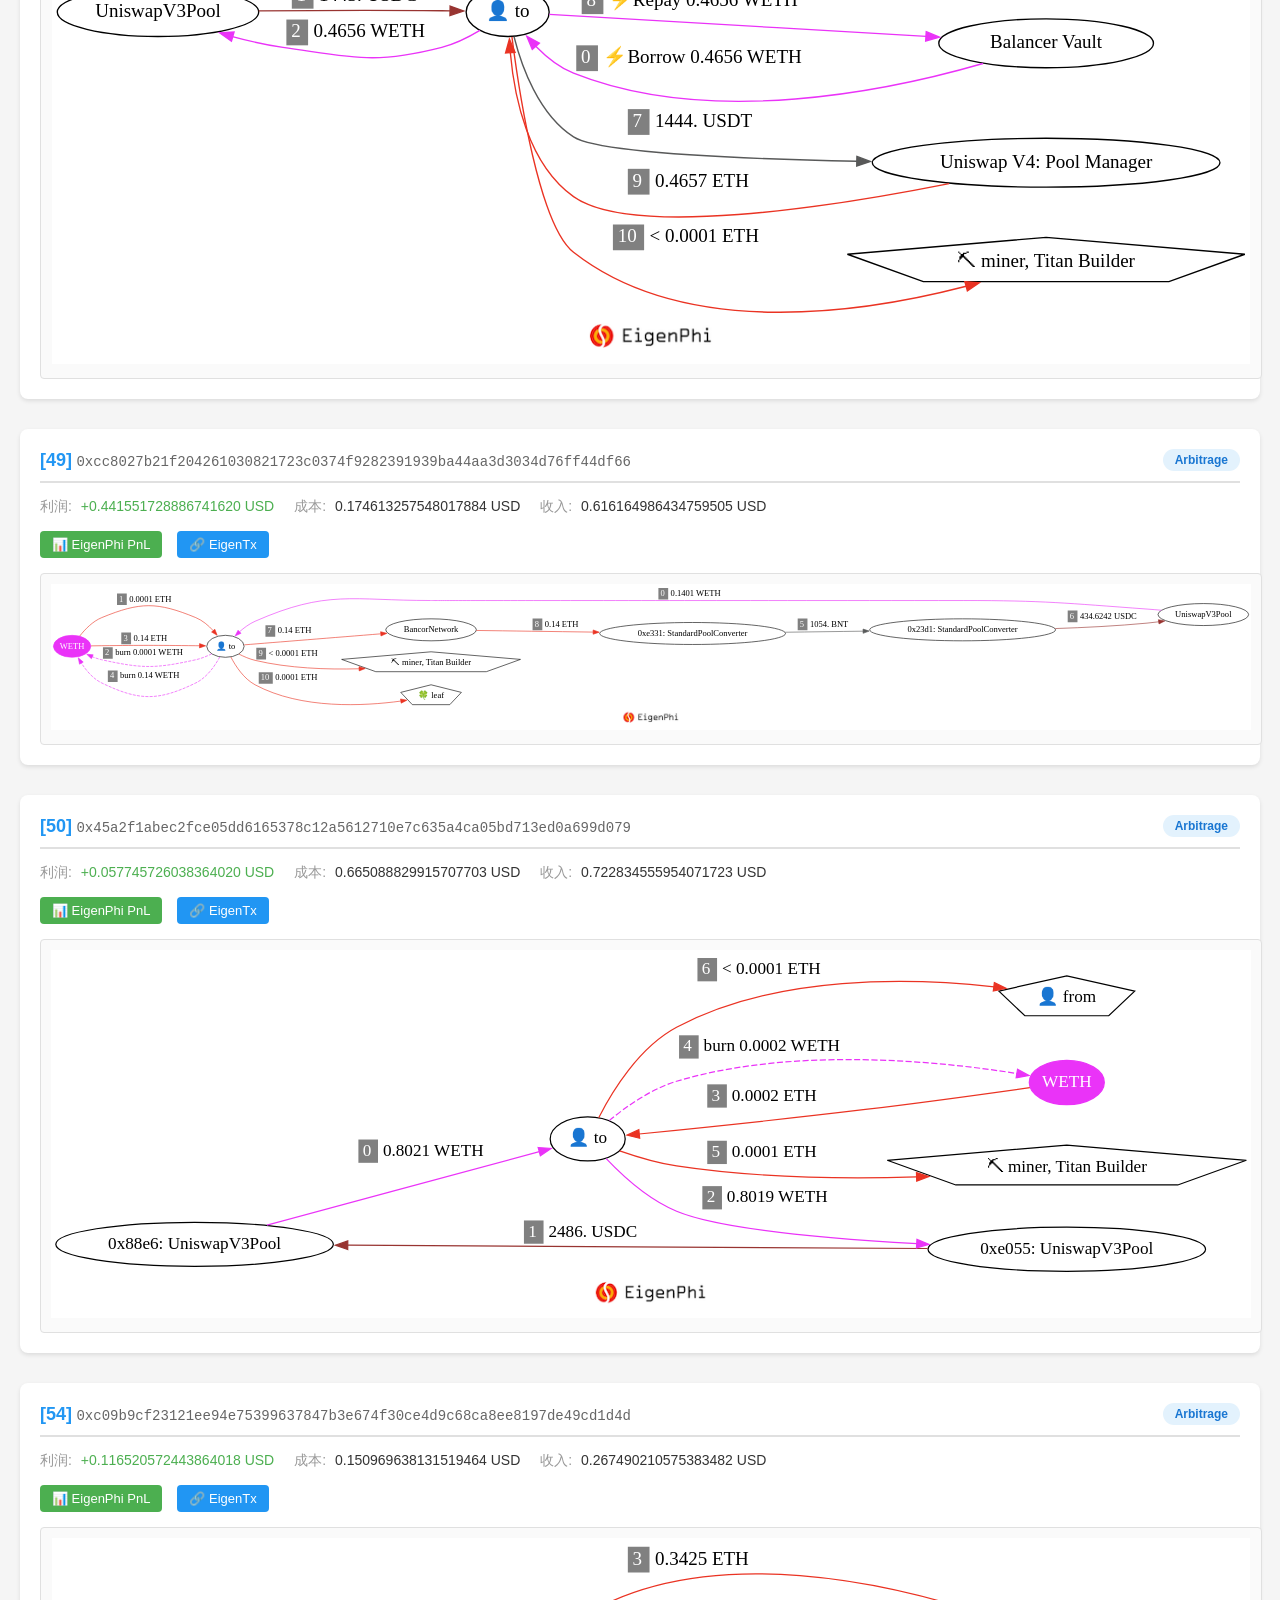
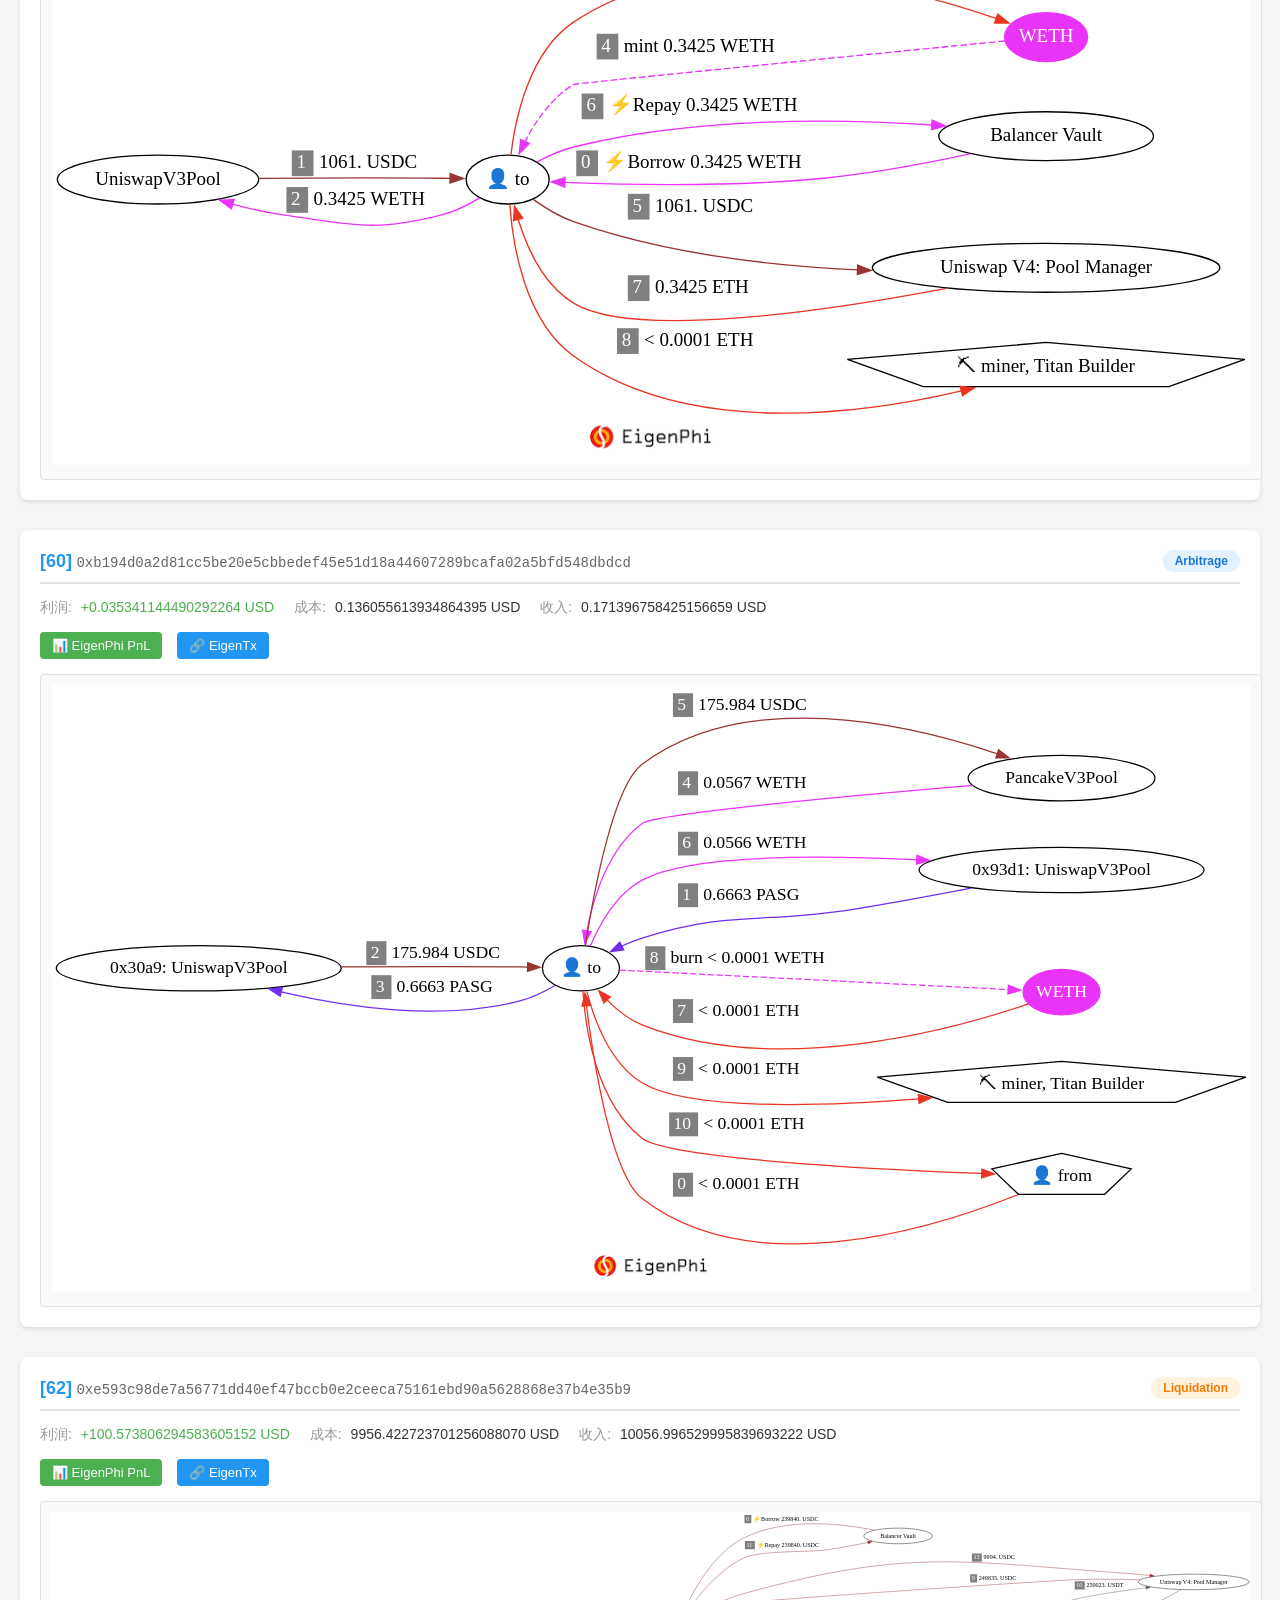
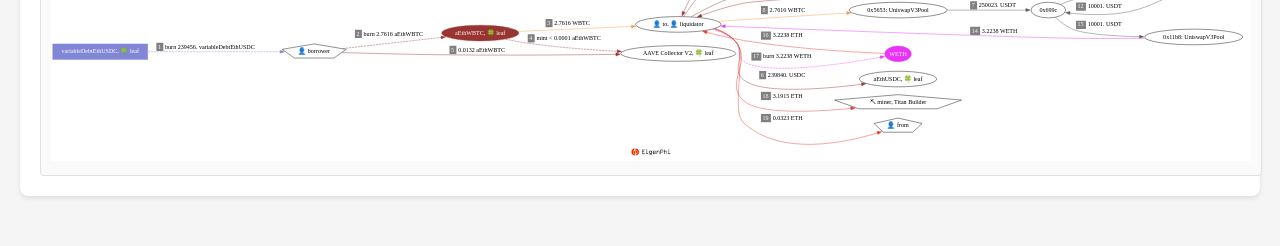
==== commit 27937eea: "feat: add PnL and EigenTx links to MEV block viewer pages - Add generate_mev_block_html.py script to" ====
--- a/token_flow_graphs/block_24274722/index.html
+++ b/token_flow_graphs/block_24274722/index.html
@@ -92,6 +92,32 @@
         .profit-negative {
             color: #F44336;
         }
+        .tx-links {
+            display: flex;
+            gap: 15px;
+            margin-top: 10px;
+            flex-wrap: wrap;
+        }
+        .tx-link {
+            display: inline-flex;
+            align-items: center;
+            padding: 6px 12px;
+            background-color: #2196F3;
+            color: white;
+            text-decoration: none;
+            border-radius: 4px;
+            font-size: 13px;
+            transition: background-color 0.2s;
+        }
+        .tx-link:hover {
+            background-color: #1976D2;
+        }
+        .tx-link.pnl {
+            background-color: #4CAF50;
+        }
+        .tx-link.pnl:hover {
+            background-color: #45a049;
+        }
         .svg-container {
             width: 100%;
             overflow-x: auto;
@@ -99,6 +125,7 @@
             border-radius: 4px;
             padding: 10px;
             background: #fafafa;
+            margin-top: 15px;
         }
         .svg-container svg {
             display: block;
@@ -150,20 +177,19 @@
                 </div>
                 <div class="stat-item">
                     <div class="stat-value">12</div>
-                    <div class="stat-label">套利交易</div>
+                    <div class="stat-label">Arbitrage 交易</div>
                 </div>
                 <div class="stat-item">
                     <div class="stat-value">1</div>
-                    <div class="stat-label">清算交易</div>
+                    <div class="stat-label">Sandwich 交易</div>
                 </div>
                 <div class="stat-item">
                     <div class="stat-value">1</div>
-                    <div class="stat-label">三明治攻击</div>
-                </div>
-            </div>
-        </div>
-
-        <!-- Transaction 1 -->
+                    <div class="stat-label">Liquidation 交易</div>
+                </div>
+            </div>
+        </div>
+        <!-- Transaction 28 -->
         <div class="transaction">
             <div class="transaction-header">
                 <div>
@@ -175,23 +201,26 @@
             <div class="tx-info">
                 <div class="info-item">
                     <span class="info-label">利润:</span>
-                    <span class="info-value profit-positive">+2.9830 USD</span>
-                </div>
-                <div class="info-item">
-                    <span class="info-label">成本:</span>
-                    <span class="info-value">3.0203 USD</span>
-                </div>
-                <div class="info-item">
-                    <span class="info-label">收入:</span>
-                    <span class="info-value">6.0034 USD</span>
-                </div>
+                    <span class="info-value profit-positive">+2.983042661171118997 USD</span>
+                </div>
+                <div class="info-item">
+                    <span class="info-label">成本:</span>
+                    <span class="info-value">3.020319010883727877 USD</span>
+                </div>
+                <div class="info-item">
+                    <span class="info-label">收入:</span>
+                    <span class="info-value">6.003361672054846875 USD</span>
+                </div>
+            </div>
+            <div class="tx-links">
+                <a href="https://eigenphi.io/mev/ethereum/tx/0x2998e5203a0afe3b9cbf5656450294919e78952585ead46aacc00d06abfee89d" target="_blank" class="tx-link pnl">📊 EigenPhi PnL</a>
+                <a href="https://eigenphi.io/mev/eigentx/0x2998e5203a0afe3b9cbf5656450294919e78952585ead46aacc00d06abfee89d" target="_blank" class="tx-link">🔗 EigenTx</a>
             </div>
             <div class="svg-container">
                 <object data="0x2998e5203a0afe3b9c_flow.svg" type="image/svg+xml" style="width: 100%; height: auto;"></object>
             </div>
         </div>
-
-        <!-- Transaction 2 -->
+        <!-- Transaction 29 -->
         <div class="transaction">
             <div class="transaction-header">
                 <div>
@@ -203,23 +232,26 @@
             <div class="tx-info">
                 <div class="info-item">
                     <span class="info-label">利润:</span>
-                    <span class="info-value profit-negative">-0.5547 USD</span>
-                </div>
-                <div class="info-item">
-                    <span class="info-label">成本:</span>
-                    <span class="info-value">0.6181 USD</span>
-                </div>
-                <div class="info-item">
-                    <span class="info-label">收入:</span>
-                    <span class="info-value">0.0634 USD</span>
-                </div>
+                    <span class="info-value profit-negative">-0.554693298787934020 USD</span>
+                </div>
+                <div class="info-item">
+                    <span class="info-label">成本:</span>
+                    <span class="info-value">0.618061733400619872 USD</span>
+                </div>
+                <div class="info-item">
+                    <span class="info-label">收入:</span>
+                    <span class="info-value">0.063368434612685852 USD</span>
+                </div>
+            </div>
+            <div class="tx-links">
+                <a href="https://eigenphi.io/mev/ethereum/tx/0xb42ff66ebff6411936cda0b0d369c2ea2572fcb44f1b799dc82e9d8ba6caf744" target="_blank" class="tx-link pnl">📊 EigenPhi PnL</a>
+                <a href="https://eigenphi.io/mev/eigentx/0xb42ff66ebff6411936cda0b0d369c2ea2572fcb44f1b799dc82e9d8ba6caf744" target="_blank" class="tx-link">🔗 EigenTx</a>
             </div>
             <div class="svg-container">
                 <object data="0xb42ff66ebff6411936_flow.svg" type="image/svg+xml" style="width: 100%; height: auto;"></object>
             </div>
         </div>
-
-        <!-- Transaction 3 -->
+        <!-- Transaction 30 -->
         <div class="transaction">
             <div class="transaction-header">
                 <div>
@@ -231,23 +263,26 @@
             <div class="tx-info">
                 <div class="info-item">
                     <span class="info-label">利润:</span>
-                    <span class="info-value profit-positive">+1.6242 USD</span>
-                </div>
-                <div class="info-item">
-                    <span class="info-label">成本:</span>
-                    <span class="info-value">0.6840 USD</span>
-                </div>
-                <div class="info-item">
-                    <span class="info-label">收入:</span>
-                    <span class="info-value">2.3082 USD</span>
-                </div>
+                    <span class="info-value profit-positive">+1.624164340956133258 USD</span>
+                </div>
+                <div class="info-item">
+                    <span class="info-label">成本:</span>
+                    <span class="info-value">0.683986789599730650 USD</span>
+                </div>
+                <div class="info-item">
+                    <span class="info-label">收入:</span>
+                    <span class="info-value">2.308151130555863908 USD</span>
+                </div>
+            </div>
+            <div class="tx-links">
+                <a href="https://eigenphi.io/mev/ethereum/tx/0x5ee4a64746d16cd1b988ae8fb4079e720f9905f984cac6d9faa717c3ff84b556" target="_blank" class="tx-link pnl">📊 EigenPhi PnL</a>
+                <a href="https://eigenphi.io/mev/eigentx/0x5ee4a64746d16cd1b988ae8fb4079e720f9905f984cac6d9faa717c3ff84b556" target="_blank" class="tx-link">🔗 EigenTx</a>
             </div>
             <div class="svg-container">
                 <object data="0x5ee4a64746d16cd1b9_flow.svg" type="image/svg+xml" style="width: 100%; height: auto;"></object>
             </div>
         </div>
-
-        <!-- Transaction 4 -->
+        <!-- Transaction 31 -->
         <div class="transaction">
             <div class="transaction-header">
                 <div>
@@ -259,23 +294,26 @@
             <div class="tx-info">
                 <div class="info-item">
                     <span class="info-label">利润:</span>
-                    <span class="info-value profit-positive">+0.8600 USD</span>
-                </div>
-                <div class="info-item">
-                    <span class="info-label">成本:</span>
-                    <span class="info-value">0.5297 USD</span>
-                </div>
-                <div class="info-item">
-                    <span class="info-label">收入:</span>
-                    <span class="info-value">1.3897 USD</span>
-                </div>
+                    <span class="info-value profit-positive">+0.860029190576362688 USD</span>
+                </div>
+                <div class="info-item">
+                    <span class="info-label">成本:</span>
+                    <span class="info-value">0.529695883614891494 USD</span>
+                </div>
+                <div class="info-item">
+                    <span class="info-label">收入:</span>
+                    <span class="info-value">1.389725074191254182 USD</span>
+                </div>
+            </div>
+            <div class="tx-links">
+                <a href="https://eigenphi.io/mev/ethereum/tx/0xc4adc5eb87f85b216eb7ca29e10e6ea47dc0f697428fdcdc854bc3e651d6c633" target="_blank" class="tx-link pnl">📊 EigenPhi PnL</a>
+                <a href="https://eigenphi.io/mev/eigentx/0xc4adc5eb87f85b216eb7ca29e10e6ea47dc0f697428fdcdc854bc3e651d6c633" target="_blank" class="tx-link">🔗 EigenTx</a>
             </div>
             <div class="svg-container">
                 <object data="0xc4adc5eb87f85b216e_flow.svg" type="image/svg+xml" style="width: 100%; height: auto;"></object>
             </div>
         </div>
-
-        <!-- Transaction 5 -->
+        <!-- Transaction 32 -->
         <div class="transaction">
             <div class="transaction-header">
                 <div>
@@ -287,23 +325,26 @@
             <div class="tx-info">
                 <div class="info-item">
                     <span class="info-label">利润:</span>
-                    <span class="info-value profit-positive">+1.0121 USD</span>
-                </div>
-                <div class="info-item">
-                    <span class="info-label">成本:</span>
-                    <span class="info-value">0.7969 USD</span>
-                </div>
-                <div class="info-item">
-                    <span class="info-label">收入:</span>
-                    <span class="info-value">1.8090 USD</span>
-                </div>
+                    <span class="info-value profit-positive">+1.012137540076001453 USD</span>
+                </div>
+                <div class="info-item">
+                    <span class="info-label">成本:</span>
+                    <span class="info-value">0.796861951039773365 USD</span>
+                </div>
+                <div class="info-item">
+                    <span class="info-label">收入:</span>
+                    <span class="info-value">1.808999491115774818 USD</span>
+                </div>
+            </div>
+            <div class="tx-links">
+                <a href="https://eigenphi.io/mev/ethereum/tx/0x8e881c139349a48385df3acfb00726d69ced158713fc27c41549948782d0ab30" target="_blank" class="tx-link pnl">📊 EigenPhi PnL</a>
+                <a href="https://eigenphi.io/mev/eigentx/0x8e881c139349a48385df3acfb00726d69ced158713fc27c41549948782d0ab30" target="_blank" class="tx-link">🔗 EigenTx</a>
             </div>
             <div class="svg-container">
                 <object data="0x8e881c139349a48385_flow.svg" type="image/svg+xml" style="width: 100%; height: auto;"></object>
             </div>
         </div>
-
-        <!-- Transaction 6 -->
+        <!-- Transaction 33 -->
         <div class="transaction">
             <div class="transaction-header">
                 <div>
@@ -315,23 +356,26 @@
             <div class="tx-info">
                 <div class="info-item">
                     <span class="info-label">利润:</span>
-                    <span class="info-value profit-positive">+1.1569 USD</span>
-                </div>
-                <div class="info-item">
-                    <span class="info-label">成本:</span>
-                    <span class="info-value">0.9586 USD</span>
-                </div>
-                <div class="info-item">
-                    <span class="info-label">收入:</span>
-                    <span class="info-value">2.1155 USD</span>
-                </div>
+                    <span class="info-value profit-positive">+1.156913349706740694 USD</span>
+                </div>
+                <div class="info-item">
+                    <span class="info-label">成本:</span>
+                    <span class="info-value">0.958567736008381753 USD</span>
+                </div>
+                <div class="info-item">
+                    <span class="info-label">收入:</span>
+                    <span class="info-value">2.115481085715122448 USD</span>
+                </div>
+            </div>
+            <div class="tx-links">
+                <a href="https://eigenphi.io/mev/ethereum/tx/0x7f6e8c74f17fa7afa6eccdd33b8353394d6af97bb2a3e1a4f10f2f4920141040" target="_blank" class="tx-link pnl">📊 EigenPhi PnL</a>
+                <a href="https://eigenphi.io/mev/eigentx/0x7f6e8c74f17fa7afa6eccdd33b8353394d6af97bb2a3e1a4f10f2f4920141040" target="_blank" class="tx-link">🔗 EigenTx</a>
             </div>
             <div class="svg-container">
                 <object data="0x7f6e8c74f17fa7afa6_flow.svg" type="image/svg+xml" style="width: 100%; height: auto;"></object>
             </div>
         </div>
-
-        <!-- Transaction 7 -->
+        <!-- Transaction 34 -->
         <div class="transaction">
             <div class="transaction-header">
                 <div>
@@ -343,51 +387,61 @@
             <div class="tx-info">
                 <div class="info-item">
                     <span class="info-label">利润:</span>
-                    <span class="info-value profit-negative">-0.8227 USD</span>
-                </div>
-                <div class="info-item">
-                    <span class="info-label">成本:</span>
-                    <span class="info-value">0.9998 USD</span>
-                </div>
-                <div class="info-item">
-                    <span class="info-label">收入:</span>
-                    <span class="info-value">0.1771 USD</span>
-                </div>
+                    <span class="info-value profit-negative">-0.822705806645269721 USD</span>
+                </div>
+                <div class="info-item">
+                    <span class="info-label">成本:</span>
+                    <span class="info-value">0.999794489752229897 USD</span>
+                </div>
+                <div class="info-item">
+                    <span class="info-label">收入:</span>
+                    <span class="info-value">0.177088683106960176 USD</span>
+                </div>
+            </div>
+            <div class="tx-links">
+                <a href="https://eigenphi.io/mev/ethereum/tx/0x1f688a8ac03c06045b1b1c05b350706ec4794f79cae1fd0ec92212ad72ff9fcd" target="_blank" class="tx-link pnl">📊 EigenPhi PnL</a>
+                <a href="https://eigenphi.io/mev/eigentx/0x1f688a8ac03c06045b1b1c05b350706ec4794f79cae1fd0ec92212ad72ff9fcd" target="_blank" class="tx-link">🔗 EigenTx</a>
             </div>
             <div class="svg-container">
                 <object data="0x1f688a8ac03c06045b_flow.svg" type="image/svg+xml" style="width: 100%; height: auto;"></object>
             </div>
         </div>
-
-        <!-- Transaction 8 -->
+        <!-- Transaction 36 -->
         <div class="transaction">
             <div class="transaction-header">
                 <div>
                     <span class="tx-index">[36]</span>
-                    <span class="tx-hash">0xb7ac3751e6bf2db5b38413e3ccecded910338958a4134da9ceb544ef2d02c4d9</span>
-                </div>
-                <span class="tx-type type-sandwich">Sandwich (Victim)</span>
-            </div>
-            <div class="tx-info">
-                <div class="info-item">
-                    <span class="info-label">利润:</span>
-                    <span class="info-value profit-negative">-1.4935 USD</span>
-                </div>
-                <div class="info-item">
-                    <span class="info-label">成本:</span>
-                    <span class="info-value">1.4935 USD</span>
-                </div>
-                <div class="info-item">
-                    <span class="info-label">收入:</span>
-                    <span class="info-value">0.0000 USD</span>
-                </div>
-            </div>
-            <div class="svg-container">
-                <object data="0xb7ac3751e6bf2db5b3_flow.svg" type="image/svg+xml" style="width: 100%; height: auto;"></object>
-            </div>
-        </div>
-
-        <!-- Transaction 9 -->
+                    <span class="tx-hash">0x30f11b20052cf61583043e42fdf187dc7904a3c584a787a8fbfbc657f6b86e74</span>
+                </div>
+                <span class="tx-type type-sandwich">Sandwich</span>
+            </div>
+            <div class="tx-info">
+                <div class="info-item">
+                    <span class="info-label">利润:</span>
+                    <span class="info-value profit-negative">-1.493465504609769339 USD</span>
+                </div>
+                <div class="info-item">
+                    <span class="info-label">成本:</span>
+                    <span class="info-value">1.493465843916069657 USD</span>
+                </div>
+                <div class="info-item">
+                    <span class="info-label">收入:</span>
+                    <span class="info-value">0.000000339306300317 USD</span>
+                </div>
+                <div class="info-item">
+                    <span class="info-label">Sandwich Role:</span>
+                    <span class="info-value">FrontRun (Front Run)</span>
+                </div>
+            </div>
+            <div class="tx-links">
+                <a href="https://eigenphi.io/mev/ethereum/tx/0x618fe0296b86e6f25d2c27c86a421530c503f43541368e0ce3046148cdef141e" target="_blank" class="tx-link pnl">📊 EigenPhi PnL</a>
+                <a href="https://eigenphi.io/mev/eigentx/0x30f11b20052cf61583043e42fdf187dc7904a3c584a787a8fbfbc657f6b86e74,0xb7ac3751e6bf2db5b38413e3ccecded910338958a4134da9ceb544ef2d02c4d9,0x74bc8d15d27a778d5f8a0b41352dc149fa0c44a3038679ac948b07000f3aa8ad,0x8e45ecf6fd3a51d1949598f9dc7cf965cdda7f5c49bab569c44a3c863efe0c11" target="_blank" class="tx-link">🔗 EigenTx</a>
+            </div>
+            <div class="svg-container">
+                <object data="0x30f11b20052cf61583_flow.svg" type="image/svg+xml" style="width: 100%; height: auto;"></object>
+            </div>
+        </div>
+        <!-- Transaction 43 -->
         <div class="transaction">
             <div class="transaction-header">
                 <div>
@@ -399,23 +453,26 @@
             <div class="tx-info">
                 <div class="info-item">
                     <span class="info-label">利润:</span>
-                    <span class="info-value profit-positive">+0.3151 USD</span>
-                </div>
-                <div class="info-item">
-                    <span class="info-label">成本:</span>
-                    <span class="info-value">0.1665 USD</span>
-                </div>
-                <div class="info-item">
-                    <span class="info-label">收入:</span>
-                    <span class="info-value">0.4816 USD</span>
-                </div>
+                    <span class="info-value profit-positive">+0.315076326918158109 USD</span>
+                </div>
+                <div class="info-item">
+                    <span class="info-label">成本:</span>
+                    <span class="info-value">0.166493396969063315 USD</span>
+                </div>
+                <div class="info-item">
+                    <span class="info-label">收入:</span>
+                    <span class="info-value">0.481569723887221424 USD</span>
+                </div>
+            </div>
+            <div class="tx-links">
+                <a href="https://eigenphi.io/mev/ethereum/tx/0x79a01848e8f4d66f231ff2a02e4a1737e4a49d7786e745ef771f446f1c03369f" target="_blank" class="tx-link pnl">📊 EigenPhi PnL</a>
+                <a href="https://eigenphi.io/mev/eigentx/0x79a01848e8f4d66f231ff2a02e4a1737e4a49d7786e745ef771f446f1c03369f" target="_blank" class="tx-link">🔗 EigenTx</a>
             </div>
             <div class="svg-container">
                 <object data="0x79a01848e8f4d66f23_flow.svg" type="image/svg+xml" style="width: 100%; height: auto;"></object>
             </div>
         </div>
-
-        <!-- Transaction 10 -->
+        <!-- Transaction 49 -->
         <div class="transaction">
             <div class="transaction-header">
                 <div>
@@ -427,23 +484,26 @@
             <div class="tx-info">
                 <div class="info-item">
                     <span class="info-label">利润:</span>
-                    <span class="info-value profit-positive">+0.4416 USD</span>
-                </div>
-                <div class="info-item">
-                    <span class="info-label">成本:</span>
-                    <span class="info-value">0.1746 USD</span>
-                </div>
-                <div class="info-item">
-                    <span class="info-label">收入:</span>
-                    <span class="info-value">0.6162 USD</span>
-                </div>
+                    <span class="info-value profit-positive">+0.441551728886741620 USD</span>
+                </div>
+                <div class="info-item">
+                    <span class="info-label">成本:</span>
+                    <span class="info-value">0.174613257548017884 USD</span>
+                </div>
+                <div class="info-item">
+                    <span class="info-label">收入:</span>
+                    <span class="info-value">0.616164986434759505 USD</span>
+                </div>
+            </div>
+            <div class="tx-links">
+                <a href="https://eigenphi.io/mev/ethereum/tx/0xcc8027b21f204261030821723c0374f9282391939ba44aa3d3034d76ff44df66" target="_blank" class="tx-link pnl">📊 EigenPhi PnL</a>
+                <a href="https://eigenphi.io/mev/eigentx/0xcc8027b21f204261030821723c0374f9282391939ba44aa3d3034d76ff44df66" target="_blank" class="tx-link">🔗 EigenTx</a>
             </div>
             <div class="svg-container">
                 <object data="0xcc8027b21f20426103_flow.svg" type="image/svg+xml" style="width: 100%; height: auto;"></object>
             </div>
         </div>
-
-        <!-- Transaction 11 -->
+        <!-- Transaction 50 -->
         <div class="transaction">
             <div class="transaction-header">
                 <div>
@@ -455,23 +515,26 @@
             <div class="tx-info">
                 <div class="info-item">
                     <span class="info-label">利润:</span>
-                    <span class="info-value profit-positive">+0.0577 USD</span>
-                </div>
-                <div class="info-item">
-                    <span class="info-label">成本:</span>
-                    <span class="info-value">0.6651 USD</span>
-                </div>
-                <div class="info-item">
-                    <span class="info-label">收入:</span>
-                    <span class="info-value">0.7228 USD</span>
-                </div>
+                    <span class="info-value profit-positive">+0.057745726038364020 USD</span>
+                </div>
+                <div class="info-item">
+                    <span class="info-label">成本:</span>
+                    <span class="info-value">0.665088829915707703 USD</span>
+                </div>
+                <div class="info-item">
+                    <span class="info-label">收入:</span>
+                    <span class="info-value">0.722834555954071723 USD</span>
+                </div>
+            </div>
+            <div class="tx-links">
+                <a href="https://eigenphi.io/mev/ethereum/tx/0x45a2f1abec2fce05dd6165378c12a5612710e7c635a4ca05bd713ed0a699d079" target="_blank" class="tx-link pnl">📊 EigenPhi PnL</a>
+                <a href="https://eigenphi.io/mev/eigentx/0x45a2f1abec2fce05dd6165378c12a5612710e7c635a4ca05bd713ed0a699d079" target="_blank" class="tx-link">🔗 EigenTx</a>
             </div>
             <div class="svg-container">
                 <object data="0x45a2f1abec2fce05dd_flow.svg" type="image/svg+xml" style="width: 100%; height: auto;"></object>
             </div>
         </div>
-
-        <!-- Transaction 12 -->
+        <!-- Transaction 54 -->
         <div class="transaction">
             <div class="transaction-header">
                 <div>
@@ -483,23 +546,26 @@
             <div class="tx-info">
                 <div class="info-item">
                     <span class="info-label">利润:</span>
-                    <span class="info-value profit-positive">+0.1165 USD</span>
-                </div>
-                <div class="info-item">
-                    <span class="info-label">成本:</span>
-                    <span class="info-value">0.1510 USD</span>
-                </div>
-                <div class="info-item">
-                    <span class="info-label">收入:</span>
-                    <span class="info-value">0.2675 USD</span>
-                </div>
+                    <span class="info-value profit-positive">+0.116520572443864018 USD</span>
+                </div>
+                <div class="info-item">
+                    <span class="info-label">成本:</span>
+                    <span class="info-value">0.150969638131519464 USD</span>
+                </div>
+                <div class="info-item">
+                    <span class="info-label">收入:</span>
+                    <span class="info-value">0.267490210575383482 USD</span>
+                </div>
+            </div>
+            <div class="tx-links">
+                <a href="https://eigenphi.io/mev/ethereum/tx/0xc09b9cf23121ee94e75399637847b3e674f30ce4d9c68ca8ee8197de49cd1d4d" target="_blank" class="tx-link pnl">📊 EigenPhi PnL</a>
+                <a href="https://eigenphi.io/mev/eigentx/0xc09b9cf23121ee94e75399637847b3e674f30ce4d9c68ca8ee8197de49cd1d4d" target="_blank" class="tx-link">🔗 EigenTx</a>
             </div>
             <div class="svg-container">
                 <object data="0xc09b9cf23121ee94e7_flow.svg" type="image/svg+xml" style="width: 100%; height: auto;"></object>
             </div>
         </div>
-
-        <!-- Transaction 13 -->
+        <!-- Transaction 60 -->
         <div class="transaction">
             <div class="transaction-header">
                 <div>
@@ -511,23 +577,26 @@
             <div class="tx-info">
                 <div class="info-item">
                     <span class="info-label">利润:</span>
-                    <span class="info-value profit-positive">+0.0353 USD</span>
-                </div>
-                <div class="info-item">
-                    <span class="info-label">成本:</span>
-                    <span class="info-value">0.1361 USD</span>
-                </div>
-                <div class="info-item">
-                    <span class="info-label">收入:</span>
-                    <span class="info-value">0.1714 USD</span>
-                </div>
+                    <span class="info-value profit-positive">+0.035341144490292264 USD</span>
+                </div>
+                <div class="info-item">
+                    <span class="info-label">成本:</span>
+                    <span class="info-value">0.136055613934864395 USD</span>
+                </div>
+                <div class="info-item">
+                    <span class="info-label">收入:</span>
+                    <span class="info-value">0.171396758425156659 USD</span>
+                </div>
+            </div>
+            <div class="tx-links">
+                <a href="https://eigenphi.io/mev/ethereum/tx/0xb194d0a2d81cc5be20e5cbbedef45e51d18a44607289bcafa02a5bfd548dbdcd" target="_blank" class="tx-link pnl">📊 EigenPhi PnL</a>
+                <a href="https://eigenphi.io/mev/eigentx/0xb194d0a2d81cc5be20e5cbbedef45e51d18a44607289bcafa02a5bfd548dbdcd" target="_blank" class="tx-link">🔗 EigenTx</a>
             </div>
             <div class="svg-container">
                 <object data="0xb194d0a2d81cc5be20_flow.svg" type="image/svg+xml" style="width: 100%; height: auto;"></object>
             </div>
         </div>
-
-        <!-- Transaction 14 -->
+        <!-- Transaction 62 -->
         <div class="transaction">
             <div class="transaction-header">
                 <div>
@@ -539,22 +608,25 @@
             <div class="tx-info">
                 <div class="info-item">
                     <span class="info-label">利润:</span>
-                    <span class="info-value profit-positive">+100.5738 USD</span>
-                </div>
-                <div class="info-item">
-                    <span class="info-label">成本:</span>
-                    <span class="info-value">9,956.4227 USD</span>
-                </div>
-                <div class="info-item">
-                    <span class="info-label">收入:</span>
-                    <span class="info-value">10,056.9965 USD</span>
-                </div>
+                    <span class="info-value profit-positive">+100.573806294583605152 USD</span>
+                </div>
+                <div class="info-item">
+                    <span class="info-label">成本:</span>
+                    <span class="info-value">9956.422723701256088070 USD</span>
+                </div>
+                <div class="info-item">
+                    <span class="info-label">收入:</span>
+                    <span class="info-value">10056.996529995839693222 USD</span>
+                </div>
+            </div>
+            <div class="tx-links">
+                <a href="https://eigenphi.io/mev/ethereum/tx/0xe593c98de7a56771dd40ef47bccb0e2ceeca75161ebd90a5628868e37b4e35b9" target="_blank" class="tx-link pnl">📊 EigenPhi PnL</a>
+                <a href="https://eigenphi.io/mev/eigentx/0xe593c98de7a56771dd40ef47bccb0e2ceeca75161ebd90a5628868e37b4e35b9" target="_blank" class="tx-link">🔗 EigenTx</a>
             </div>
             <div class="svg-container">
                 <object data="0xe593c98de7a56771dd_flow.svg" type="image/svg+xml" style="width: 100%; height: auto;"></object>
             </div>
         </div>
-
     </div>
 </body>
-</html>
+</html>
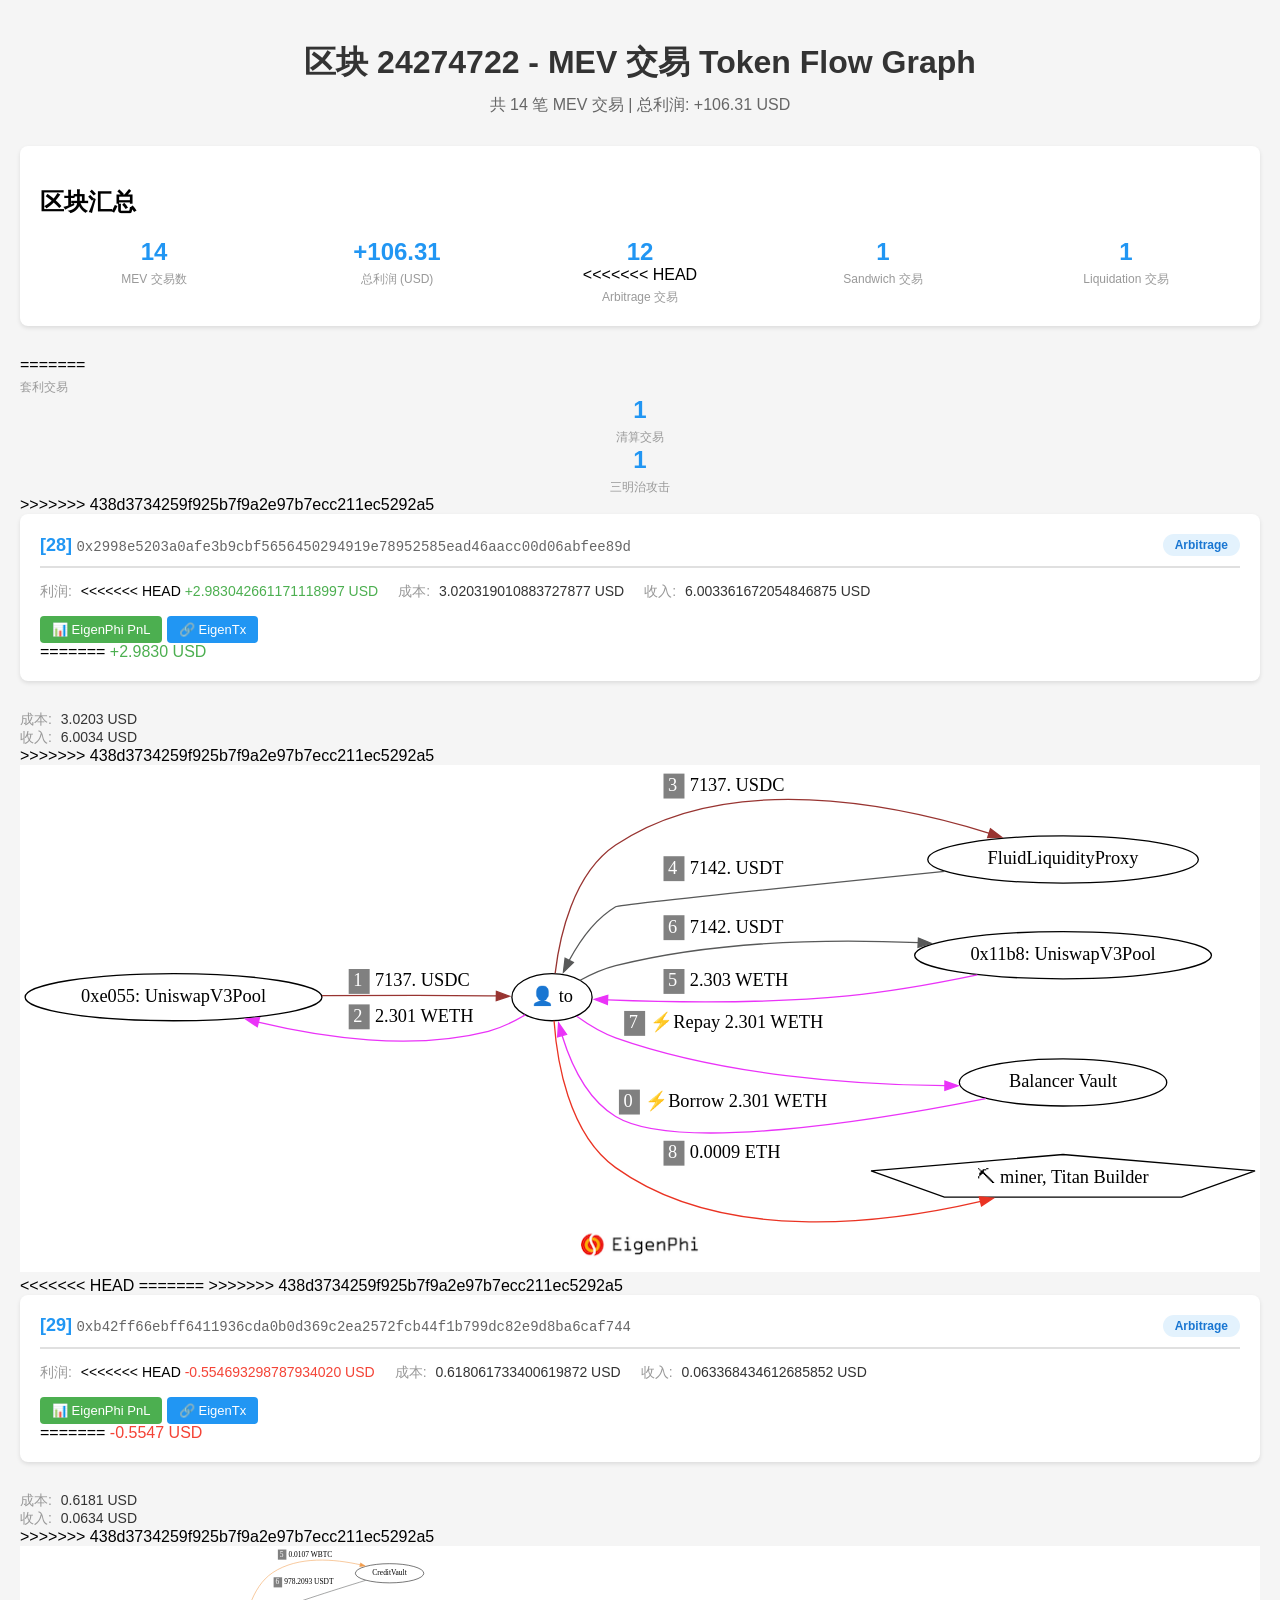
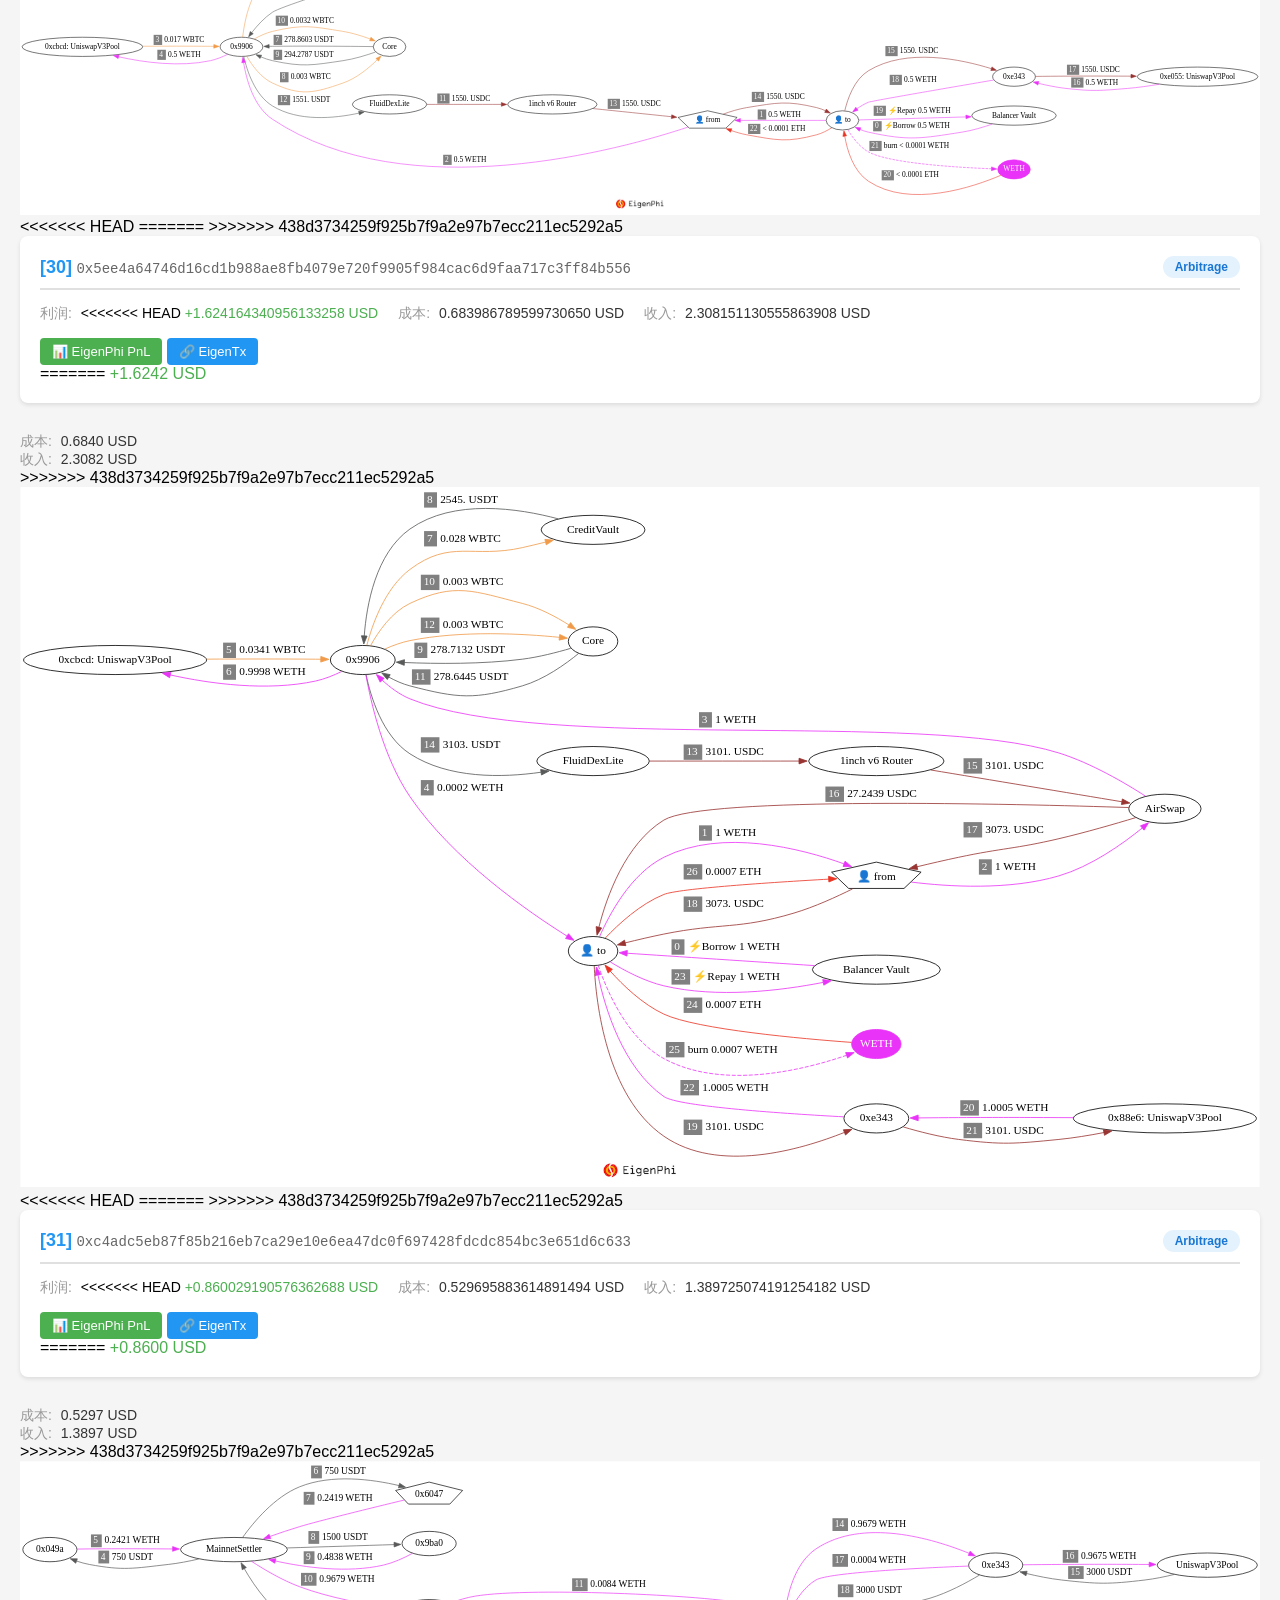
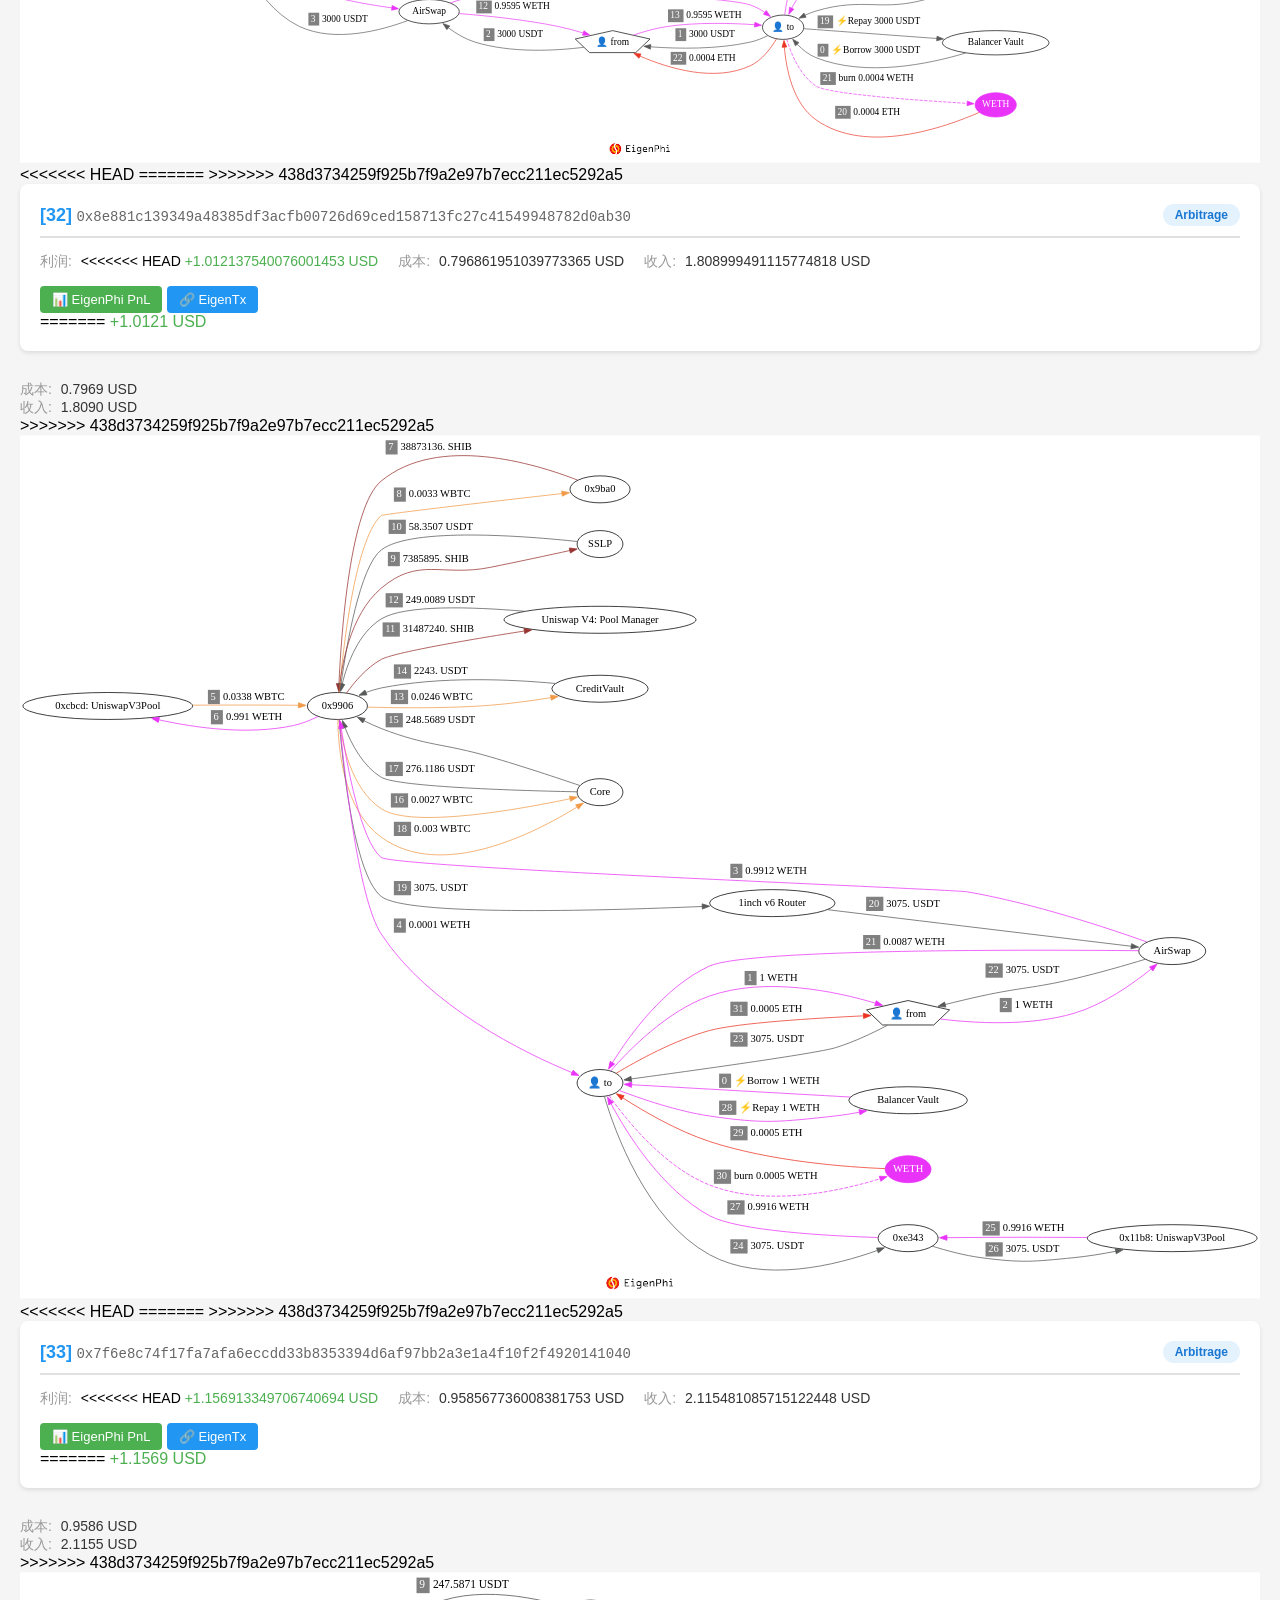
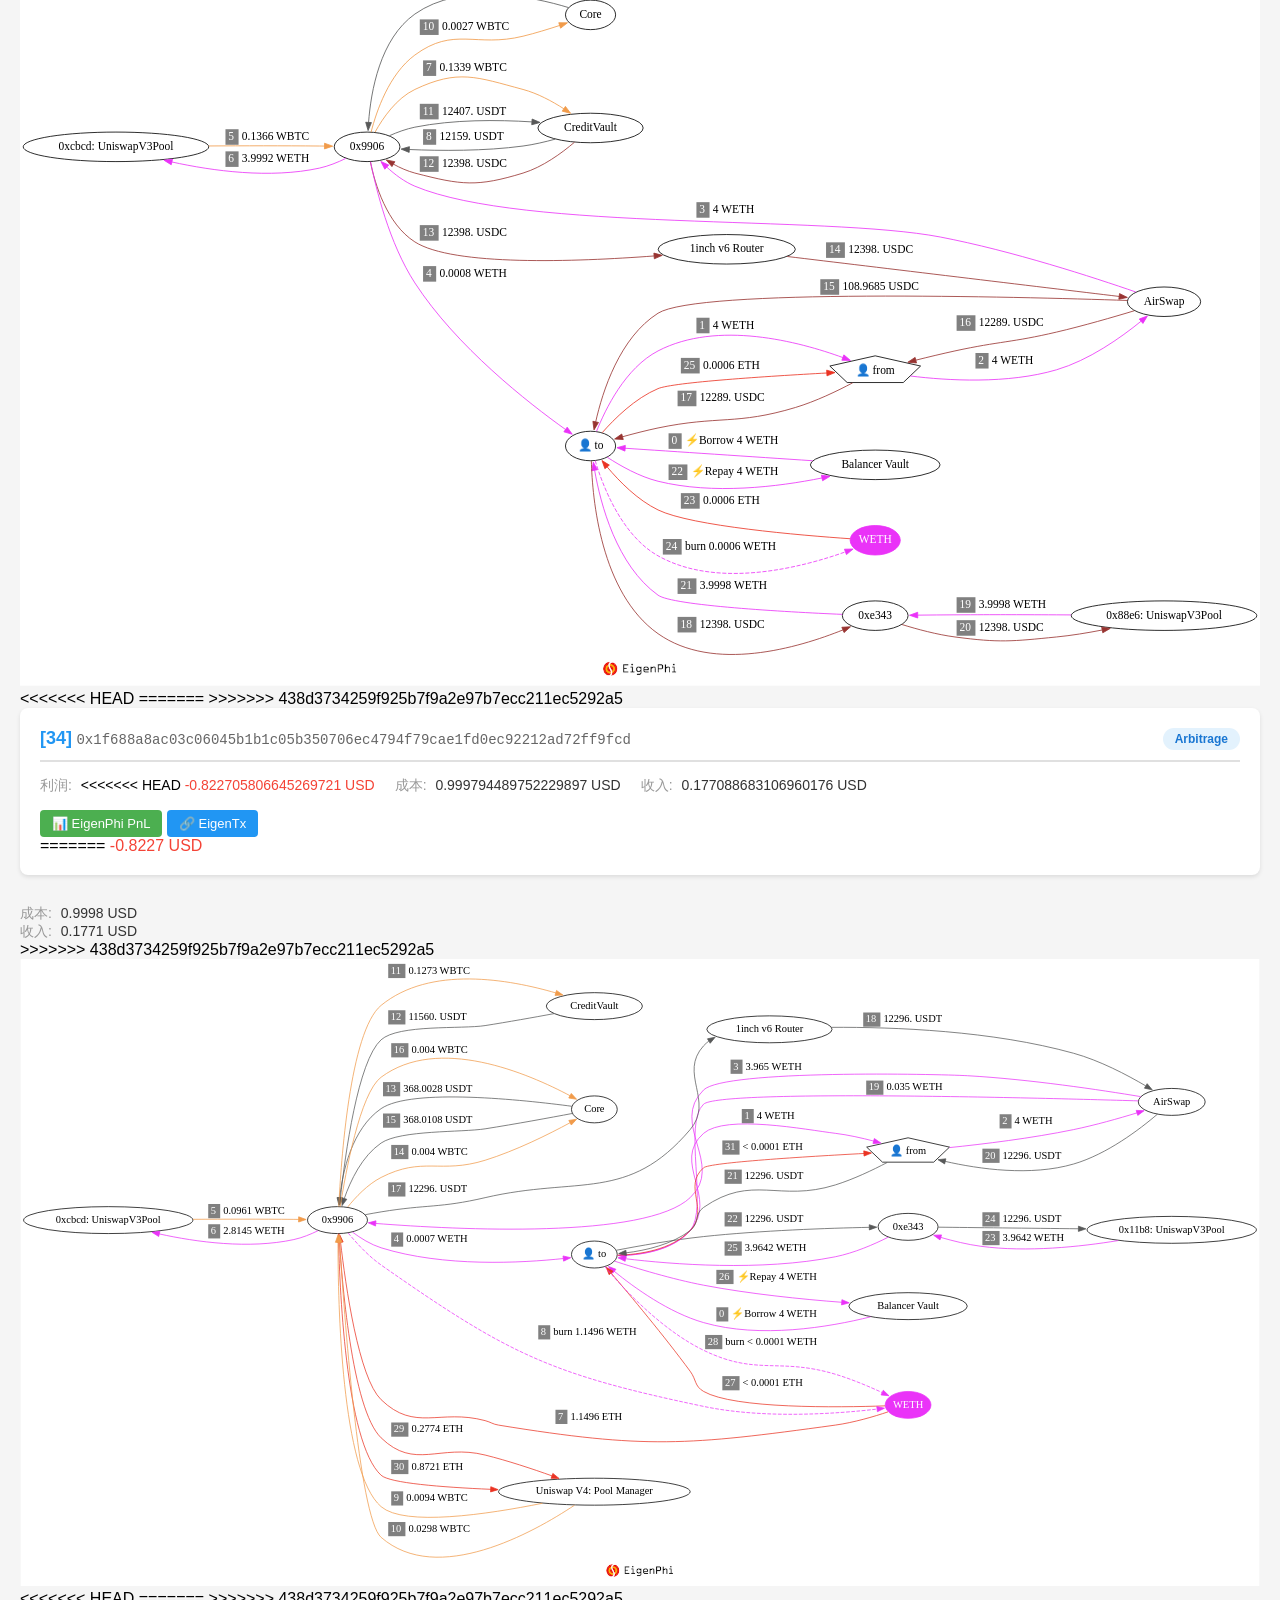
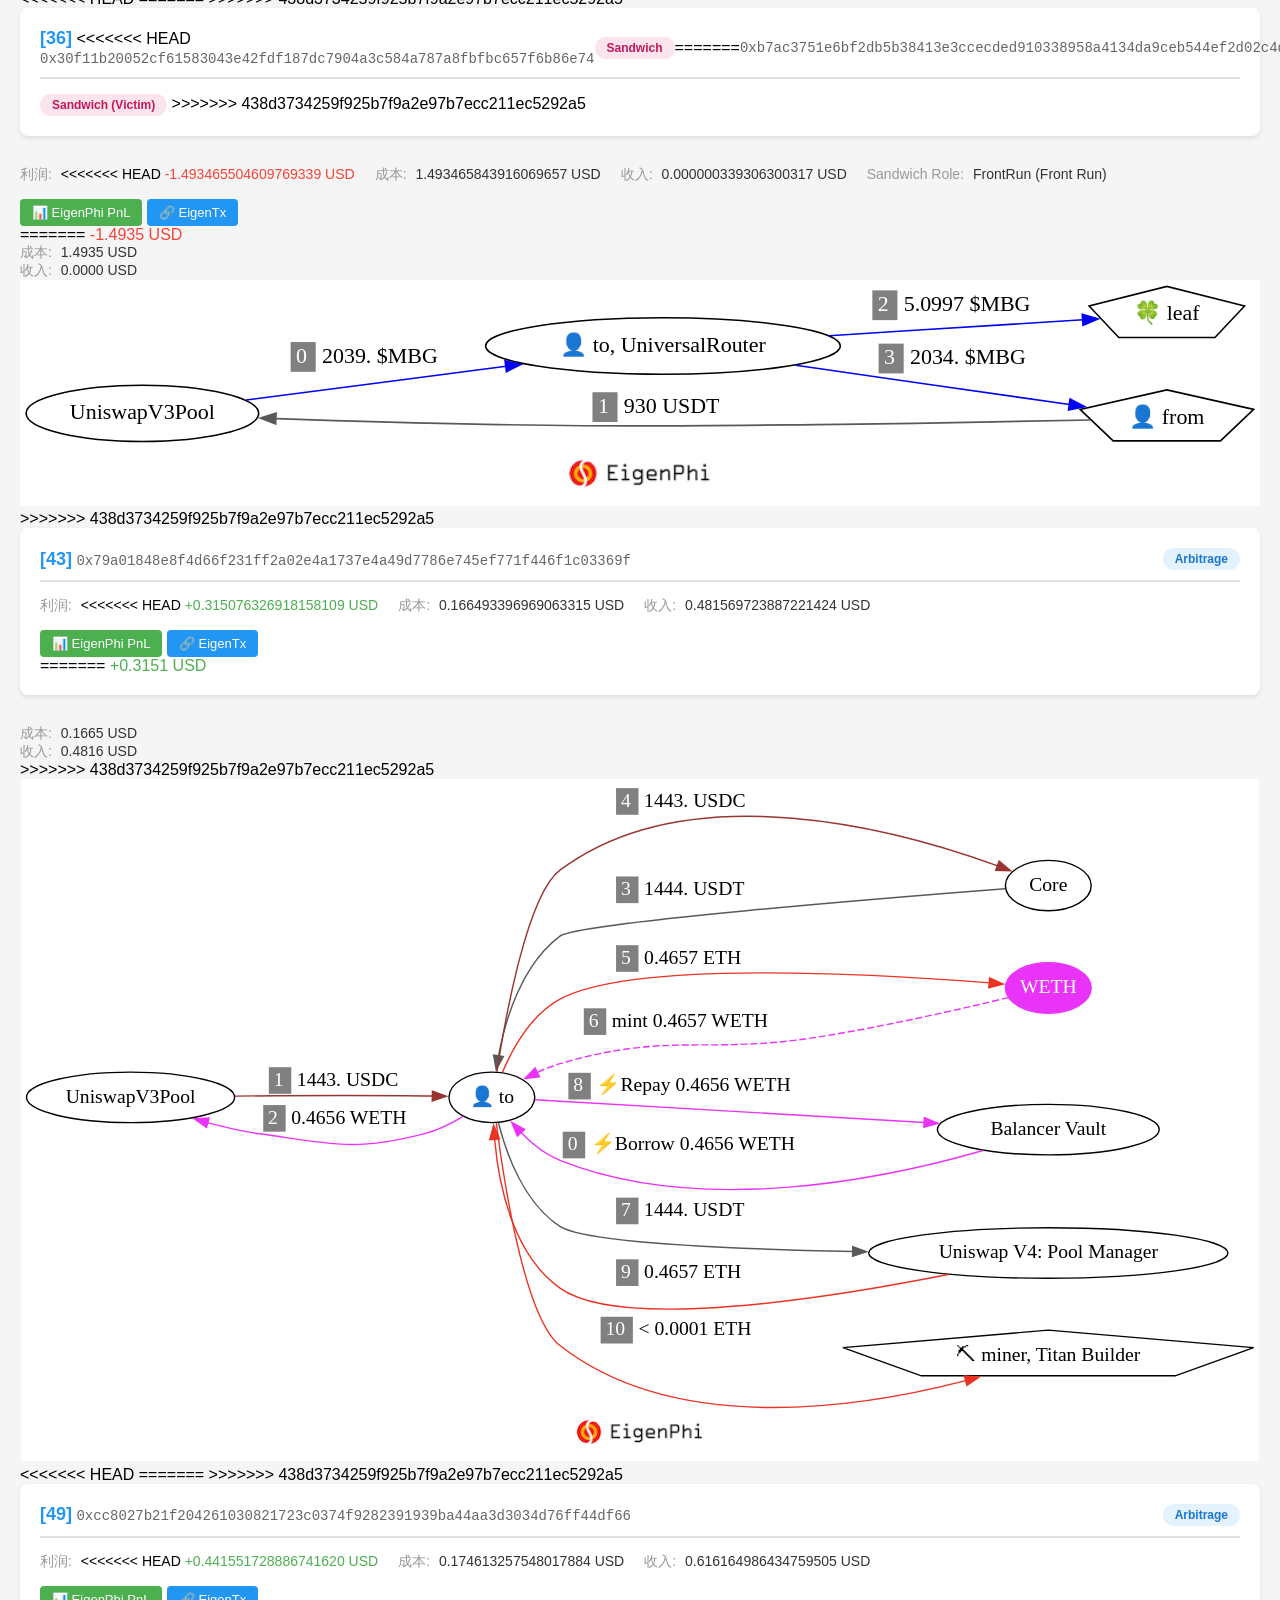
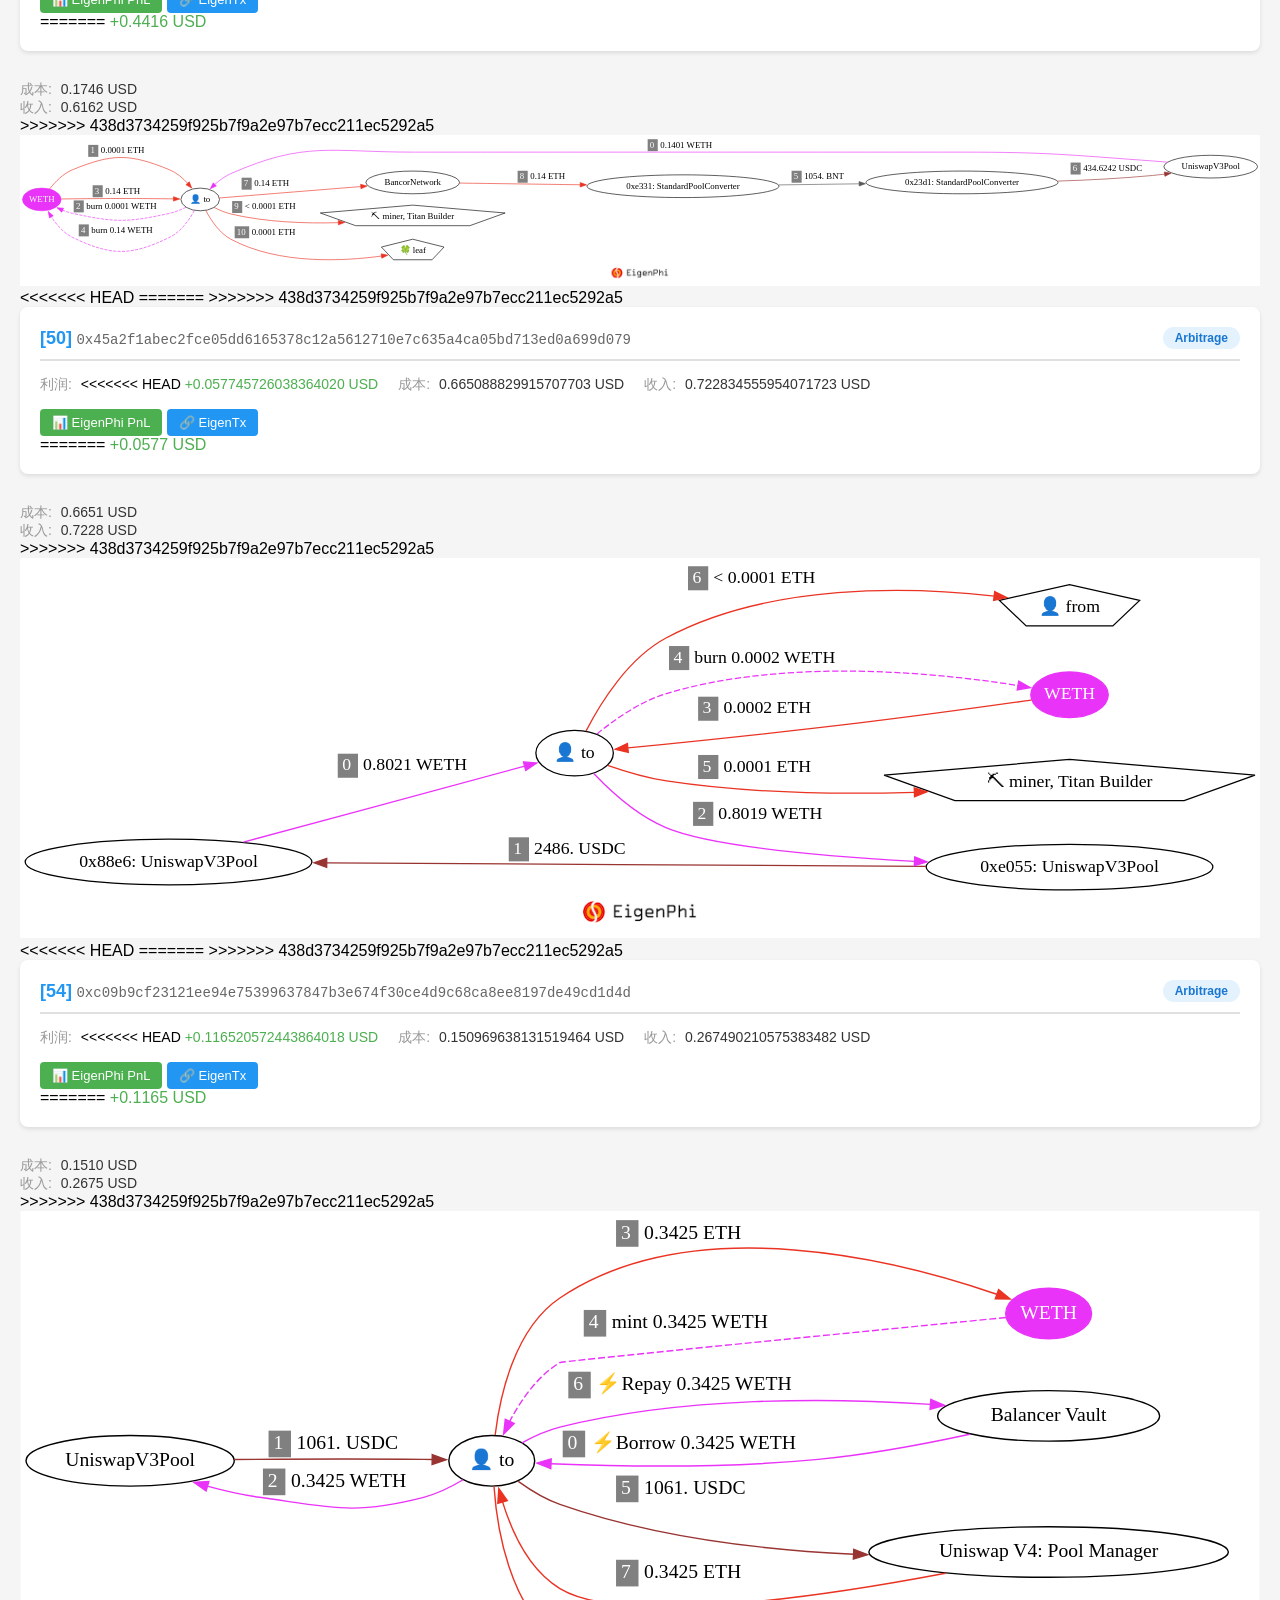
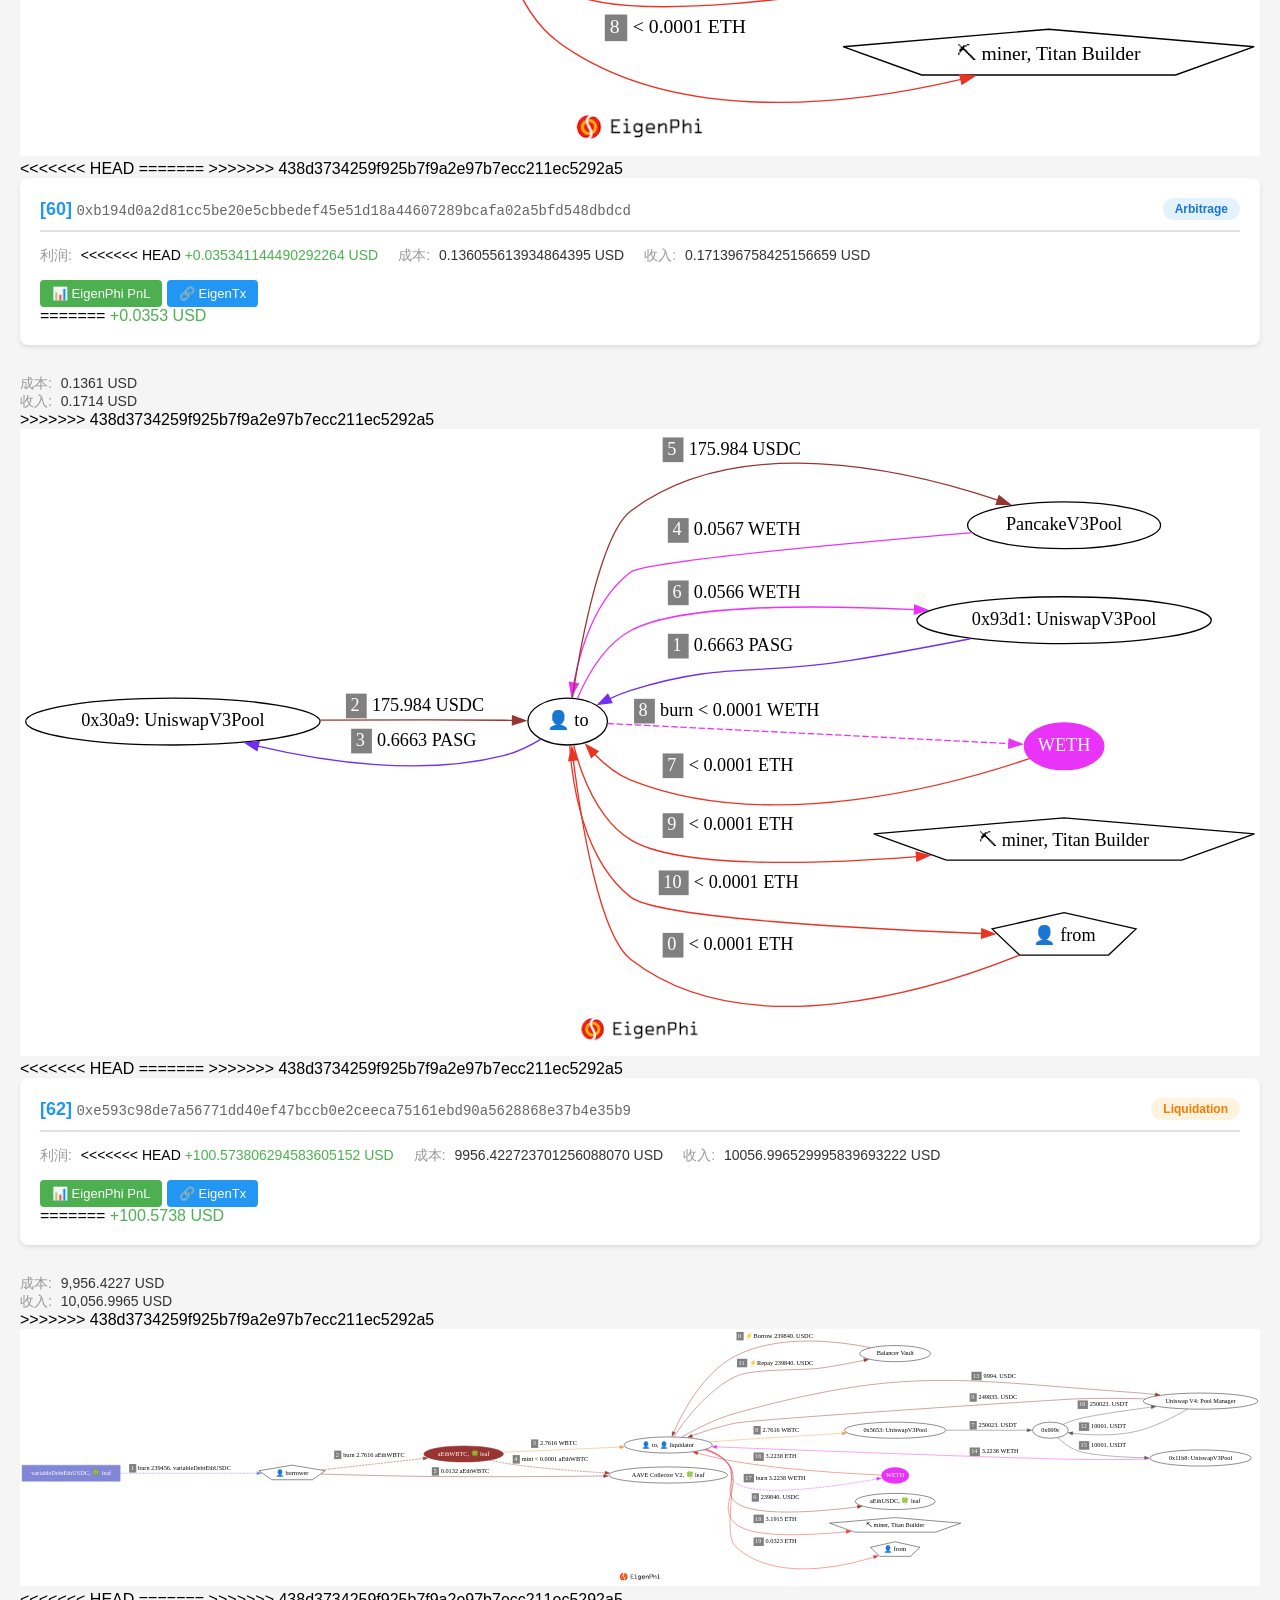
==== commit 5195d0d8: "feat: add PnL and EigenTx links to MEV block viewer pages - Add generate_mev_block_html.py script to" ====
--- a/token_flow_graphs/block_24274722/index.html
+++ b/token_flow_graphs/block_24274722/index.html
@@ -92,6 +92,7 @@
         .profit-negative {
             color: #F44336;
         }
+<<<<<<< HEAD
         .tx-links {
             display: flex;
             gap: 15px;
@@ -118,6 +119,8 @@
         .tx-link.pnl:hover {
             background-color: #45a049;
         }
+=======
+>>>>>>> 438d3734259f925b7f9a2e97b7ecc211ec5292a5
         .svg-container {
             width: 100%;
             overflow-x: auto;
@@ -125,7 +128,10 @@
             border-radius: 4px;
             padding: 10px;
             background: #fafafa;
+<<<<<<< HEAD
             margin-top: 15px;
+=======
+>>>>>>> 438d3734259f925b7f9a2e97b7ecc211ec5292a5
         }
         .svg-container svg {
             display: block;
@@ -177,6 +183,7 @@
                 </div>
                 <div class="stat-item">
                     <div class="stat-value">12</div>
+<<<<<<< HEAD
                     <div class="stat-label">Arbitrage 交易</div>
                 </div>
                 <div class="stat-item">
@@ -190,6 +197,22 @@
             </div>
         </div>
         <!-- Transaction 28 -->
+=======
+                    <div class="stat-label">套利交易</div>
+                </div>
+                <div class="stat-item">
+                    <div class="stat-value">1</div>
+                    <div class="stat-label">清算交易</div>
+                </div>
+                <div class="stat-item">
+                    <div class="stat-value">1</div>
+                    <div class="stat-label">三明治攻击</div>
+                </div>
+            </div>
+        </div>
+
+        <!-- Transaction 1 -->
+>>>>>>> 438d3734259f925b7f9a2e97b7ecc211ec5292a5
         <div class="transaction">
             <div class="transaction-header">
                 <div>
@@ -201,6 +224,7 @@
             <div class="tx-info">
                 <div class="info-item">
                     <span class="info-label">利润:</span>
+<<<<<<< HEAD
                     <span class="info-value profit-positive">+2.983042661171118997 USD</span>
                 </div>
                 <div class="info-item">
@@ -216,11 +240,29 @@
                 <a href="https://eigenphi.io/mev/ethereum/tx/0x2998e5203a0afe3b9cbf5656450294919e78952585ead46aacc00d06abfee89d" target="_blank" class="tx-link pnl">📊 EigenPhi PnL</a>
                 <a href="https://eigenphi.io/mev/eigentx/0x2998e5203a0afe3b9cbf5656450294919e78952585ead46aacc00d06abfee89d" target="_blank" class="tx-link">🔗 EigenTx</a>
             </div>
+=======
+                    <span class="info-value profit-positive">+2.9830 USD</span>
+                </div>
+                <div class="info-item">
+                    <span class="info-label">成本:</span>
+                    <span class="info-value">3.0203 USD</span>
+                </div>
+                <div class="info-item">
+                    <span class="info-label">收入:</span>
+                    <span class="info-value">6.0034 USD</span>
+                </div>
+            </div>
+>>>>>>> 438d3734259f925b7f9a2e97b7ecc211ec5292a5
             <div class="svg-container">
                 <object data="0x2998e5203a0afe3b9c_flow.svg" type="image/svg+xml" style="width: 100%; height: auto;"></object>
             </div>
         </div>
+<<<<<<< HEAD
         <!-- Transaction 29 -->
+=======
+
+        <!-- Transaction 2 -->
+>>>>>>> 438d3734259f925b7f9a2e97b7ecc211ec5292a5
         <div class="transaction">
             <div class="transaction-header">
                 <div>
@@ -232,6 +274,7 @@
             <div class="tx-info">
                 <div class="info-item">
                     <span class="info-label">利润:</span>
+<<<<<<< HEAD
                     <span class="info-value profit-negative">-0.554693298787934020 USD</span>
                 </div>
                 <div class="info-item">
@@ -247,11 +290,29 @@
                 <a href="https://eigenphi.io/mev/ethereum/tx/0xb42ff66ebff6411936cda0b0d369c2ea2572fcb44f1b799dc82e9d8ba6caf744" target="_blank" class="tx-link pnl">📊 EigenPhi PnL</a>
                 <a href="https://eigenphi.io/mev/eigentx/0xb42ff66ebff6411936cda0b0d369c2ea2572fcb44f1b799dc82e9d8ba6caf744" target="_blank" class="tx-link">🔗 EigenTx</a>
             </div>
+=======
+                    <span class="info-value profit-negative">-0.5547 USD</span>
+                </div>
+                <div class="info-item">
+                    <span class="info-label">成本:</span>
+                    <span class="info-value">0.6181 USD</span>
+                </div>
+                <div class="info-item">
+                    <span class="info-label">收入:</span>
+                    <span class="info-value">0.0634 USD</span>
+                </div>
+            </div>
+>>>>>>> 438d3734259f925b7f9a2e97b7ecc211ec5292a5
             <div class="svg-container">
                 <object data="0xb42ff66ebff6411936_flow.svg" type="image/svg+xml" style="width: 100%; height: auto;"></object>
             </div>
         </div>
+<<<<<<< HEAD
         <!-- Transaction 30 -->
+=======
+
+        <!-- Transaction 3 -->
+>>>>>>> 438d3734259f925b7f9a2e97b7ecc211ec5292a5
         <div class="transaction">
             <div class="transaction-header">
                 <div>
@@ -263,6 +324,7 @@
             <div class="tx-info">
                 <div class="info-item">
                     <span class="info-label">利润:</span>
+<<<<<<< HEAD
                     <span class="info-value profit-positive">+1.624164340956133258 USD</span>
                 </div>
                 <div class="info-item">
@@ -278,11 +340,29 @@
                 <a href="https://eigenphi.io/mev/ethereum/tx/0x5ee4a64746d16cd1b988ae8fb4079e720f9905f984cac6d9faa717c3ff84b556" target="_blank" class="tx-link pnl">📊 EigenPhi PnL</a>
                 <a href="https://eigenphi.io/mev/eigentx/0x5ee4a64746d16cd1b988ae8fb4079e720f9905f984cac6d9faa717c3ff84b556" target="_blank" class="tx-link">🔗 EigenTx</a>
             </div>
+=======
+                    <span class="info-value profit-positive">+1.6242 USD</span>
+                </div>
+                <div class="info-item">
+                    <span class="info-label">成本:</span>
+                    <span class="info-value">0.6840 USD</span>
+                </div>
+                <div class="info-item">
+                    <span class="info-label">收入:</span>
+                    <span class="info-value">2.3082 USD</span>
+                </div>
+            </div>
+>>>>>>> 438d3734259f925b7f9a2e97b7ecc211ec5292a5
             <div class="svg-container">
                 <object data="0x5ee4a64746d16cd1b9_flow.svg" type="image/svg+xml" style="width: 100%; height: auto;"></object>
             </div>
         </div>
+<<<<<<< HEAD
         <!-- Transaction 31 -->
+=======
+
+        <!-- Transaction 4 -->
+>>>>>>> 438d3734259f925b7f9a2e97b7ecc211ec5292a5
         <div class="transaction">
             <div class="transaction-header">
                 <div>
@@ -294,6 +374,7 @@
             <div class="tx-info">
                 <div class="info-item">
                     <span class="info-label">利润:</span>
+<<<<<<< HEAD
                     <span class="info-value profit-positive">+0.860029190576362688 USD</span>
                 </div>
                 <div class="info-item">
@@ -309,11 +390,29 @@
                 <a href="https://eigenphi.io/mev/ethereum/tx/0xc4adc5eb87f85b216eb7ca29e10e6ea47dc0f697428fdcdc854bc3e651d6c633" target="_blank" class="tx-link pnl">📊 EigenPhi PnL</a>
                 <a href="https://eigenphi.io/mev/eigentx/0xc4adc5eb87f85b216eb7ca29e10e6ea47dc0f697428fdcdc854bc3e651d6c633" target="_blank" class="tx-link">🔗 EigenTx</a>
             </div>
+=======
+                    <span class="info-value profit-positive">+0.8600 USD</span>
+                </div>
+                <div class="info-item">
+                    <span class="info-label">成本:</span>
+                    <span class="info-value">0.5297 USD</span>
+                </div>
+                <div class="info-item">
+                    <span class="info-label">收入:</span>
+                    <span class="info-value">1.3897 USD</span>
+                </div>
+            </div>
+>>>>>>> 438d3734259f925b7f9a2e97b7ecc211ec5292a5
             <div class="svg-container">
                 <object data="0xc4adc5eb87f85b216e_flow.svg" type="image/svg+xml" style="width: 100%; height: auto;"></object>
             </div>
         </div>
+<<<<<<< HEAD
         <!-- Transaction 32 -->
+=======
+
+        <!-- Transaction 5 -->
+>>>>>>> 438d3734259f925b7f9a2e97b7ecc211ec5292a5
         <div class="transaction">
             <div class="transaction-header">
                 <div>
@@ -325,6 +424,7 @@
             <div class="tx-info">
                 <div class="info-item">
                     <span class="info-label">利润:</span>
+<<<<<<< HEAD
                     <span class="info-value profit-positive">+1.012137540076001453 USD</span>
                 </div>
                 <div class="info-item">
@@ -340,11 +440,29 @@
                 <a href="https://eigenphi.io/mev/ethereum/tx/0x8e881c139349a48385df3acfb00726d69ced158713fc27c41549948782d0ab30" target="_blank" class="tx-link pnl">📊 EigenPhi PnL</a>
                 <a href="https://eigenphi.io/mev/eigentx/0x8e881c139349a48385df3acfb00726d69ced158713fc27c41549948782d0ab30" target="_blank" class="tx-link">🔗 EigenTx</a>
             </div>
+=======
+                    <span class="info-value profit-positive">+1.0121 USD</span>
+                </div>
+                <div class="info-item">
+                    <span class="info-label">成本:</span>
+                    <span class="info-value">0.7969 USD</span>
+                </div>
+                <div class="info-item">
+                    <span class="info-label">收入:</span>
+                    <span class="info-value">1.8090 USD</span>
+                </div>
+            </div>
+>>>>>>> 438d3734259f925b7f9a2e97b7ecc211ec5292a5
             <div class="svg-container">
                 <object data="0x8e881c139349a48385_flow.svg" type="image/svg+xml" style="width: 100%; height: auto;"></object>
             </div>
         </div>
+<<<<<<< HEAD
         <!-- Transaction 33 -->
+=======
+
+        <!-- Transaction 6 -->
+>>>>>>> 438d3734259f925b7f9a2e97b7ecc211ec5292a5
         <div class="transaction">
             <div class="transaction-header">
                 <div>
@@ -356,6 +474,7 @@
             <div class="tx-info">
                 <div class="info-item">
                     <span class="info-label">利润:</span>
+<<<<<<< HEAD
                     <span class="info-value profit-positive">+1.156913349706740694 USD</span>
                 </div>
                 <div class="info-item">
@@ -371,11 +490,29 @@
                 <a href="https://eigenphi.io/mev/ethereum/tx/0x7f6e8c74f17fa7afa6eccdd33b8353394d6af97bb2a3e1a4f10f2f4920141040" target="_blank" class="tx-link pnl">📊 EigenPhi PnL</a>
                 <a href="https://eigenphi.io/mev/eigentx/0x7f6e8c74f17fa7afa6eccdd33b8353394d6af97bb2a3e1a4f10f2f4920141040" target="_blank" class="tx-link">🔗 EigenTx</a>
             </div>
+=======
+                    <span class="info-value profit-positive">+1.1569 USD</span>
+                </div>
+                <div class="info-item">
+                    <span class="info-label">成本:</span>
+                    <span class="info-value">0.9586 USD</span>
+                </div>
+                <div class="info-item">
+                    <span class="info-label">收入:</span>
+                    <span class="info-value">2.1155 USD</span>
+                </div>
+            </div>
+>>>>>>> 438d3734259f925b7f9a2e97b7ecc211ec5292a5
             <div class="svg-container">
                 <object data="0x7f6e8c74f17fa7afa6_flow.svg" type="image/svg+xml" style="width: 100%; height: auto;"></object>
             </div>
         </div>
+<<<<<<< HEAD
         <!-- Transaction 34 -->
+=======
+
+        <!-- Transaction 7 -->
+>>>>>>> 438d3734259f925b7f9a2e97b7ecc211ec5292a5
         <div class="transaction">
             <div class="transaction-header">
                 <div>
@@ -387,6 +524,7 @@
             <div class="tx-info">
                 <div class="info-item">
                     <span class="info-label">利润:</span>
+<<<<<<< HEAD
                     <span class="info-value profit-negative">-0.822705806645269721 USD</span>
                 </div>
                 <div class="info-item">
@@ -402,22 +540,47 @@
                 <a href="https://eigenphi.io/mev/ethereum/tx/0x1f688a8ac03c06045b1b1c05b350706ec4794f79cae1fd0ec92212ad72ff9fcd" target="_blank" class="tx-link pnl">📊 EigenPhi PnL</a>
                 <a href="https://eigenphi.io/mev/eigentx/0x1f688a8ac03c06045b1b1c05b350706ec4794f79cae1fd0ec92212ad72ff9fcd" target="_blank" class="tx-link">🔗 EigenTx</a>
             </div>
+=======
+                    <span class="info-value profit-negative">-0.8227 USD</span>
+                </div>
+                <div class="info-item">
+                    <span class="info-label">成本:</span>
+                    <span class="info-value">0.9998 USD</span>
+                </div>
+                <div class="info-item">
+                    <span class="info-label">收入:</span>
+                    <span class="info-value">0.1771 USD</span>
+                </div>
+            </div>
+>>>>>>> 438d3734259f925b7f9a2e97b7ecc211ec5292a5
             <div class="svg-container">
                 <object data="0x1f688a8ac03c06045b_flow.svg" type="image/svg+xml" style="width: 100%; height: auto;"></object>
             </div>
         </div>
+<<<<<<< HEAD
         <!-- Transaction 36 -->
+=======
+
+        <!-- Transaction 8 -->
+>>>>>>> 438d3734259f925b7f9a2e97b7ecc211ec5292a5
         <div class="transaction">
             <div class="transaction-header">
                 <div>
                     <span class="tx-index">[36]</span>
+<<<<<<< HEAD
                     <span class="tx-hash">0x30f11b20052cf61583043e42fdf187dc7904a3c584a787a8fbfbc657f6b86e74</span>
                 </div>
                 <span class="tx-type type-sandwich">Sandwich</span>
-            </div>
-            <div class="tx-info">
-                <div class="info-item">
-                    <span class="info-label">利润:</span>
+=======
+                    <span class="tx-hash">0xb7ac3751e6bf2db5b38413e3ccecded910338958a4134da9ceb544ef2d02c4d9</span>
+                </div>
+                <span class="tx-type type-sandwich">Sandwich (Victim)</span>
+>>>>>>> 438d3734259f925b7f9a2e97b7ecc211ec5292a5
+            </div>
+            <div class="tx-info">
+                <div class="info-item">
+                    <span class="info-label">利润:</span>
+<<<<<<< HEAD
                     <span class="info-value profit-negative">-1.493465504609769339 USD</span>
                 </div>
                 <div class="info-item">
@@ -442,6 +605,25 @@
             </div>
         </div>
         <!-- Transaction 43 -->
+=======
+                    <span class="info-value profit-negative">-1.4935 USD</span>
+                </div>
+                <div class="info-item">
+                    <span class="info-label">成本:</span>
+                    <span class="info-value">1.4935 USD</span>
+                </div>
+                <div class="info-item">
+                    <span class="info-label">收入:</span>
+                    <span class="info-value">0.0000 USD</span>
+                </div>
+            </div>
+            <div class="svg-container">
+                <object data="0xb7ac3751e6bf2db5b3_flow.svg" type="image/svg+xml" style="width: 100%; height: auto;"></object>
+            </div>
+        </div>
+
+        <!-- Transaction 9 -->
+>>>>>>> 438d3734259f925b7f9a2e97b7ecc211ec5292a5
         <div class="transaction">
             <div class="transaction-header">
                 <div>
@@ -453,6 +635,7 @@
             <div class="tx-info">
                 <div class="info-item">
                     <span class="info-label">利润:</span>
+<<<<<<< HEAD
                     <span class="info-value profit-positive">+0.315076326918158109 USD</span>
                 </div>
                 <div class="info-item">
@@ -468,11 +651,29 @@
                 <a href="https://eigenphi.io/mev/ethereum/tx/0x79a01848e8f4d66f231ff2a02e4a1737e4a49d7786e745ef771f446f1c03369f" target="_blank" class="tx-link pnl">📊 EigenPhi PnL</a>
                 <a href="https://eigenphi.io/mev/eigentx/0x79a01848e8f4d66f231ff2a02e4a1737e4a49d7786e745ef771f446f1c03369f" target="_blank" class="tx-link">🔗 EigenTx</a>
             </div>
+=======
+                    <span class="info-value profit-positive">+0.3151 USD</span>
+                </div>
+                <div class="info-item">
+                    <span class="info-label">成本:</span>
+                    <span class="info-value">0.1665 USD</span>
+                </div>
+                <div class="info-item">
+                    <span class="info-label">收入:</span>
+                    <span class="info-value">0.4816 USD</span>
+                </div>
+            </div>
+>>>>>>> 438d3734259f925b7f9a2e97b7ecc211ec5292a5
             <div class="svg-container">
                 <object data="0x79a01848e8f4d66f23_flow.svg" type="image/svg+xml" style="width: 100%; height: auto;"></object>
             </div>
         </div>
+<<<<<<< HEAD
         <!-- Transaction 49 -->
+=======
+
+        <!-- Transaction 10 -->
+>>>>>>> 438d3734259f925b7f9a2e97b7ecc211ec5292a5
         <div class="transaction">
             <div class="transaction-header">
                 <div>
@@ -484,6 +685,7 @@
             <div class="tx-info">
                 <div class="info-item">
                     <span class="info-label">利润:</span>
+<<<<<<< HEAD
                     <span class="info-value profit-positive">+0.441551728886741620 USD</span>
                 </div>
                 <div class="info-item">
@@ -499,11 +701,29 @@
                 <a href="https://eigenphi.io/mev/ethereum/tx/0xcc8027b21f204261030821723c0374f9282391939ba44aa3d3034d76ff44df66" target="_blank" class="tx-link pnl">📊 EigenPhi PnL</a>
                 <a href="https://eigenphi.io/mev/eigentx/0xcc8027b21f204261030821723c0374f9282391939ba44aa3d3034d76ff44df66" target="_blank" class="tx-link">🔗 EigenTx</a>
             </div>
+=======
+                    <span class="info-value profit-positive">+0.4416 USD</span>
+                </div>
+                <div class="info-item">
+                    <span class="info-label">成本:</span>
+                    <span class="info-value">0.1746 USD</span>
+                </div>
+                <div class="info-item">
+                    <span class="info-label">收入:</span>
+                    <span class="info-value">0.6162 USD</span>
+                </div>
+            </div>
+>>>>>>> 438d3734259f925b7f9a2e97b7ecc211ec5292a5
             <div class="svg-container">
                 <object data="0xcc8027b21f20426103_flow.svg" type="image/svg+xml" style="width: 100%; height: auto;"></object>
             </div>
         </div>
+<<<<<<< HEAD
         <!-- Transaction 50 -->
+=======
+
+        <!-- Transaction 11 -->
+>>>>>>> 438d3734259f925b7f9a2e97b7ecc211ec5292a5
         <div class="transaction">
             <div class="transaction-header">
                 <div>
@@ -515,6 +735,7 @@
             <div class="tx-info">
                 <div class="info-item">
                     <span class="info-label">利润:</span>
+<<<<<<< HEAD
                     <span class="info-value profit-positive">+0.057745726038364020 USD</span>
                 </div>
                 <div class="info-item">
@@ -530,11 +751,29 @@
                 <a href="https://eigenphi.io/mev/ethereum/tx/0x45a2f1abec2fce05dd6165378c12a5612710e7c635a4ca05bd713ed0a699d079" target="_blank" class="tx-link pnl">📊 EigenPhi PnL</a>
                 <a href="https://eigenphi.io/mev/eigentx/0x45a2f1abec2fce05dd6165378c12a5612710e7c635a4ca05bd713ed0a699d079" target="_blank" class="tx-link">🔗 EigenTx</a>
             </div>
+=======
+                    <span class="info-value profit-positive">+0.0577 USD</span>
+                </div>
+                <div class="info-item">
+                    <span class="info-label">成本:</span>
+                    <span class="info-value">0.6651 USD</span>
+                </div>
+                <div class="info-item">
+                    <span class="info-label">收入:</span>
+                    <span class="info-value">0.7228 USD</span>
+                </div>
+            </div>
+>>>>>>> 438d3734259f925b7f9a2e97b7ecc211ec5292a5
             <div class="svg-container">
                 <object data="0x45a2f1abec2fce05dd_flow.svg" type="image/svg+xml" style="width: 100%; height: auto;"></object>
             </div>
         </div>
+<<<<<<< HEAD
         <!-- Transaction 54 -->
+=======
+
+        <!-- Transaction 12 -->
+>>>>>>> 438d3734259f925b7f9a2e97b7ecc211ec5292a5
         <div class="transaction">
             <div class="transaction-header">
                 <div>
@@ -546,6 +785,7 @@
             <div class="tx-info">
                 <div class="info-item">
                     <span class="info-label">利润:</span>
+<<<<<<< HEAD
                     <span class="info-value profit-positive">+0.116520572443864018 USD</span>
                 </div>
                 <div class="info-item">
@@ -561,11 +801,29 @@
                 <a href="https://eigenphi.io/mev/ethereum/tx/0xc09b9cf23121ee94e75399637847b3e674f30ce4d9c68ca8ee8197de49cd1d4d" target="_blank" class="tx-link pnl">📊 EigenPhi PnL</a>
                 <a href="https://eigenphi.io/mev/eigentx/0xc09b9cf23121ee94e75399637847b3e674f30ce4d9c68ca8ee8197de49cd1d4d" target="_blank" class="tx-link">🔗 EigenTx</a>
             </div>
+=======
+                    <span class="info-value profit-positive">+0.1165 USD</span>
+                </div>
+                <div class="info-item">
+                    <span class="info-label">成本:</span>
+                    <span class="info-value">0.1510 USD</span>
+                </div>
+                <div class="info-item">
+                    <span class="info-label">收入:</span>
+                    <span class="info-value">0.2675 USD</span>
+                </div>
+            </div>
+>>>>>>> 438d3734259f925b7f9a2e97b7ecc211ec5292a5
             <div class="svg-container">
                 <object data="0xc09b9cf23121ee94e7_flow.svg" type="image/svg+xml" style="width: 100%; height: auto;"></object>
             </div>
         </div>
+<<<<<<< HEAD
         <!-- Transaction 60 -->
+=======
+
+        <!-- Transaction 13 -->
+>>>>>>> 438d3734259f925b7f9a2e97b7ecc211ec5292a5
         <div class="transaction">
             <div class="transaction-header">
                 <div>
@@ -577,6 +835,7 @@
             <div class="tx-info">
                 <div class="info-item">
                     <span class="info-label">利润:</span>
+<<<<<<< HEAD
                     <span class="info-value profit-positive">+0.035341144490292264 USD</span>
                 </div>
                 <div class="info-item">
@@ -592,11 +851,29 @@
                 <a href="https://eigenphi.io/mev/ethereum/tx/0xb194d0a2d81cc5be20e5cbbedef45e51d18a44607289bcafa02a5bfd548dbdcd" target="_blank" class="tx-link pnl">📊 EigenPhi PnL</a>
                 <a href="https://eigenphi.io/mev/eigentx/0xb194d0a2d81cc5be20e5cbbedef45e51d18a44607289bcafa02a5bfd548dbdcd" target="_blank" class="tx-link">🔗 EigenTx</a>
             </div>
+=======
+                    <span class="info-value profit-positive">+0.0353 USD</span>
+                </div>
+                <div class="info-item">
+                    <span class="info-label">成本:</span>
+                    <span class="info-value">0.1361 USD</span>
+                </div>
+                <div class="info-item">
+                    <span class="info-label">收入:</span>
+                    <span class="info-value">0.1714 USD</span>
+                </div>
+            </div>
+>>>>>>> 438d3734259f925b7f9a2e97b7ecc211ec5292a5
             <div class="svg-container">
                 <object data="0xb194d0a2d81cc5be20_flow.svg" type="image/svg+xml" style="width: 100%; height: auto;"></object>
             </div>
         </div>
+<<<<<<< HEAD
         <!-- Transaction 62 -->
+=======
+
+        <!-- Transaction 14 -->
+>>>>>>> 438d3734259f925b7f9a2e97b7ecc211ec5292a5
         <div class="transaction">
             <div class="transaction-header">
                 <div>
@@ -608,6 +885,7 @@
             <div class="tx-info">
                 <div class="info-item">
                     <span class="info-label">利润:</span>
+<<<<<<< HEAD
                     <span class="info-value profit-positive">+100.573806294583605152 USD</span>
                 </div>
                 <div class="info-item">
@@ -623,10 +901,30 @@
                 <a href="https://eigenphi.io/mev/ethereum/tx/0xe593c98de7a56771dd40ef47bccb0e2ceeca75161ebd90a5628868e37b4e35b9" target="_blank" class="tx-link pnl">📊 EigenPhi PnL</a>
                 <a href="https://eigenphi.io/mev/eigentx/0xe593c98de7a56771dd40ef47bccb0e2ceeca75161ebd90a5628868e37b4e35b9" target="_blank" class="tx-link">🔗 EigenTx</a>
             </div>
+=======
+                    <span class="info-value profit-positive">+100.5738 USD</span>
+                </div>
+                <div class="info-item">
+                    <span class="info-label">成本:</span>
+                    <span class="info-value">9,956.4227 USD</span>
+                </div>
+                <div class="info-item">
+                    <span class="info-label">收入:</span>
+                    <span class="info-value">10,056.9965 USD</span>
+                </div>
+            </div>
+>>>>>>> 438d3734259f925b7f9a2e97b7ecc211ec5292a5
             <div class="svg-container">
                 <object data="0xe593c98de7a56771dd_flow.svg" type="image/svg+xml" style="width: 100%; height: auto;"></object>
             </div>
         </div>
+<<<<<<< HEAD
     </div>
 </body>
-</html>+</html>
+=======
+
+    </div>
+</body>
+</html>
+>>>>>>> 438d3734259f925b7f9a2e97b7ecc211ec5292a5
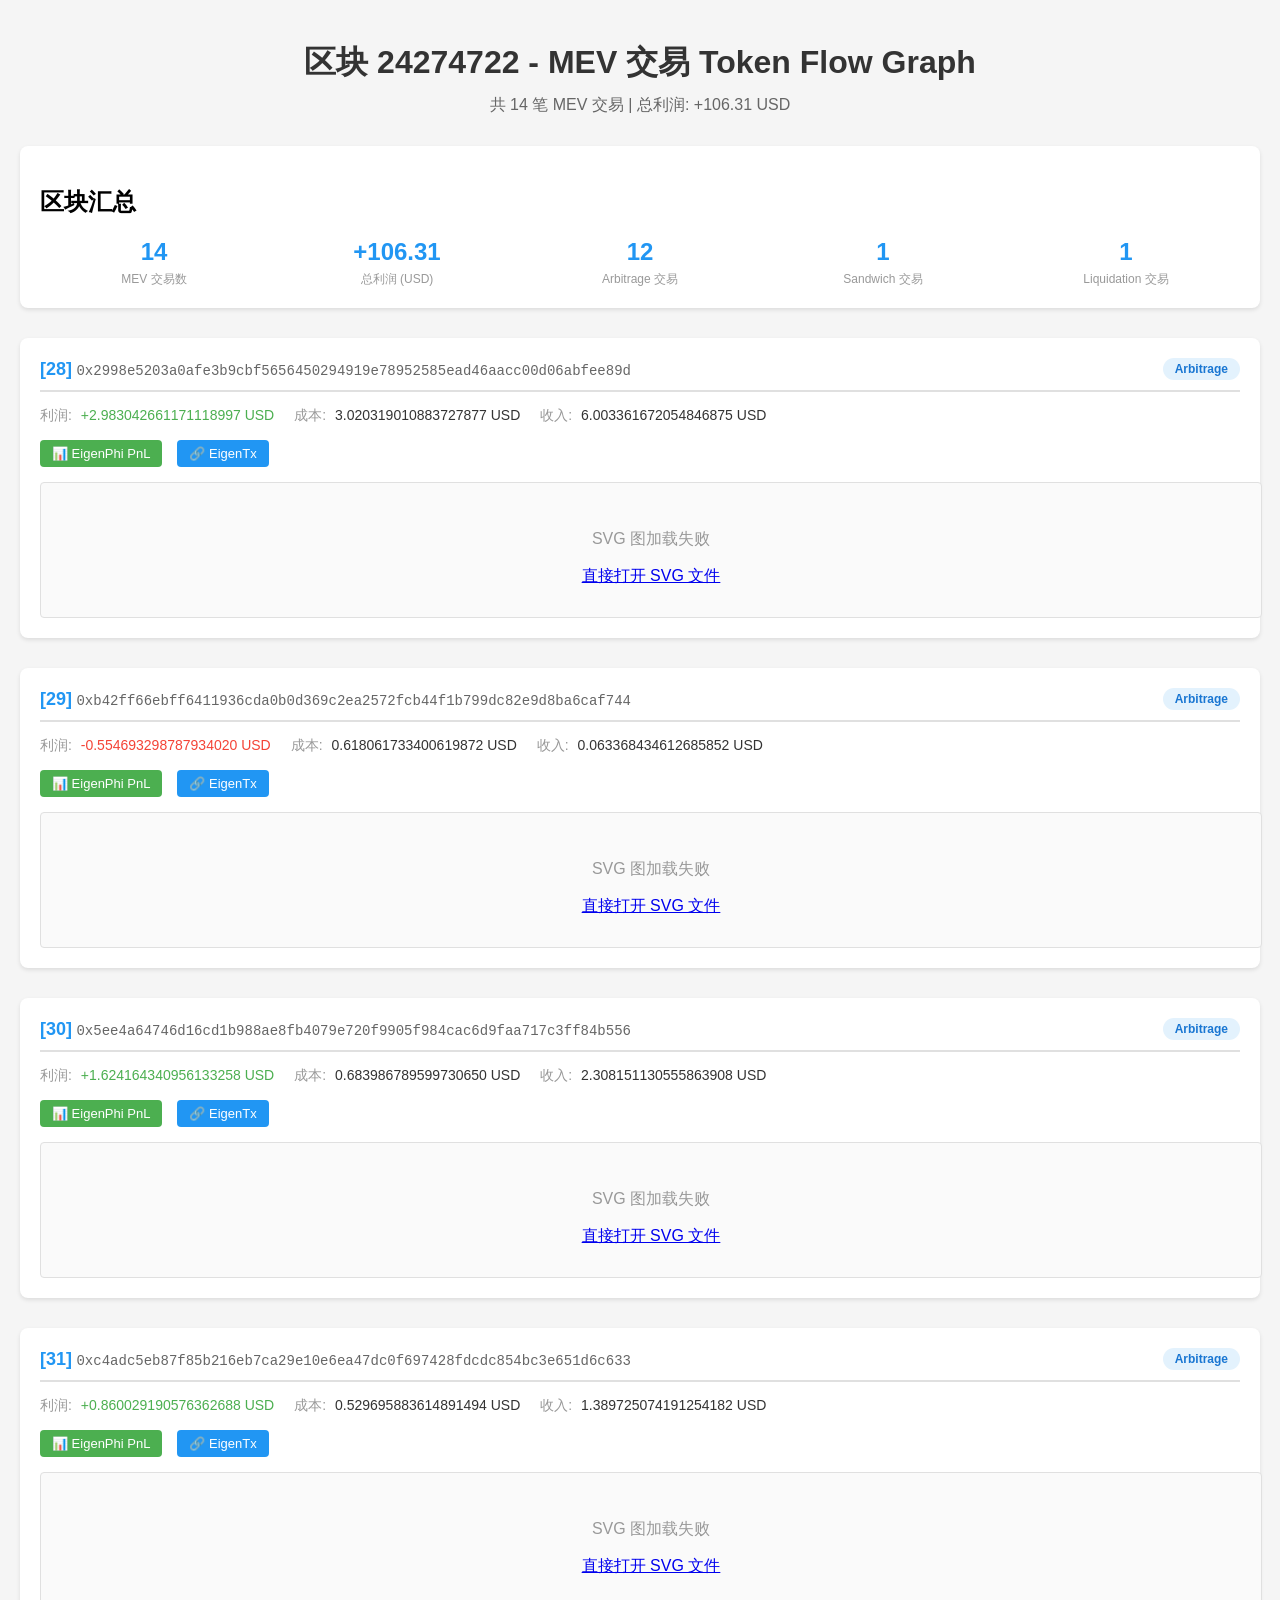
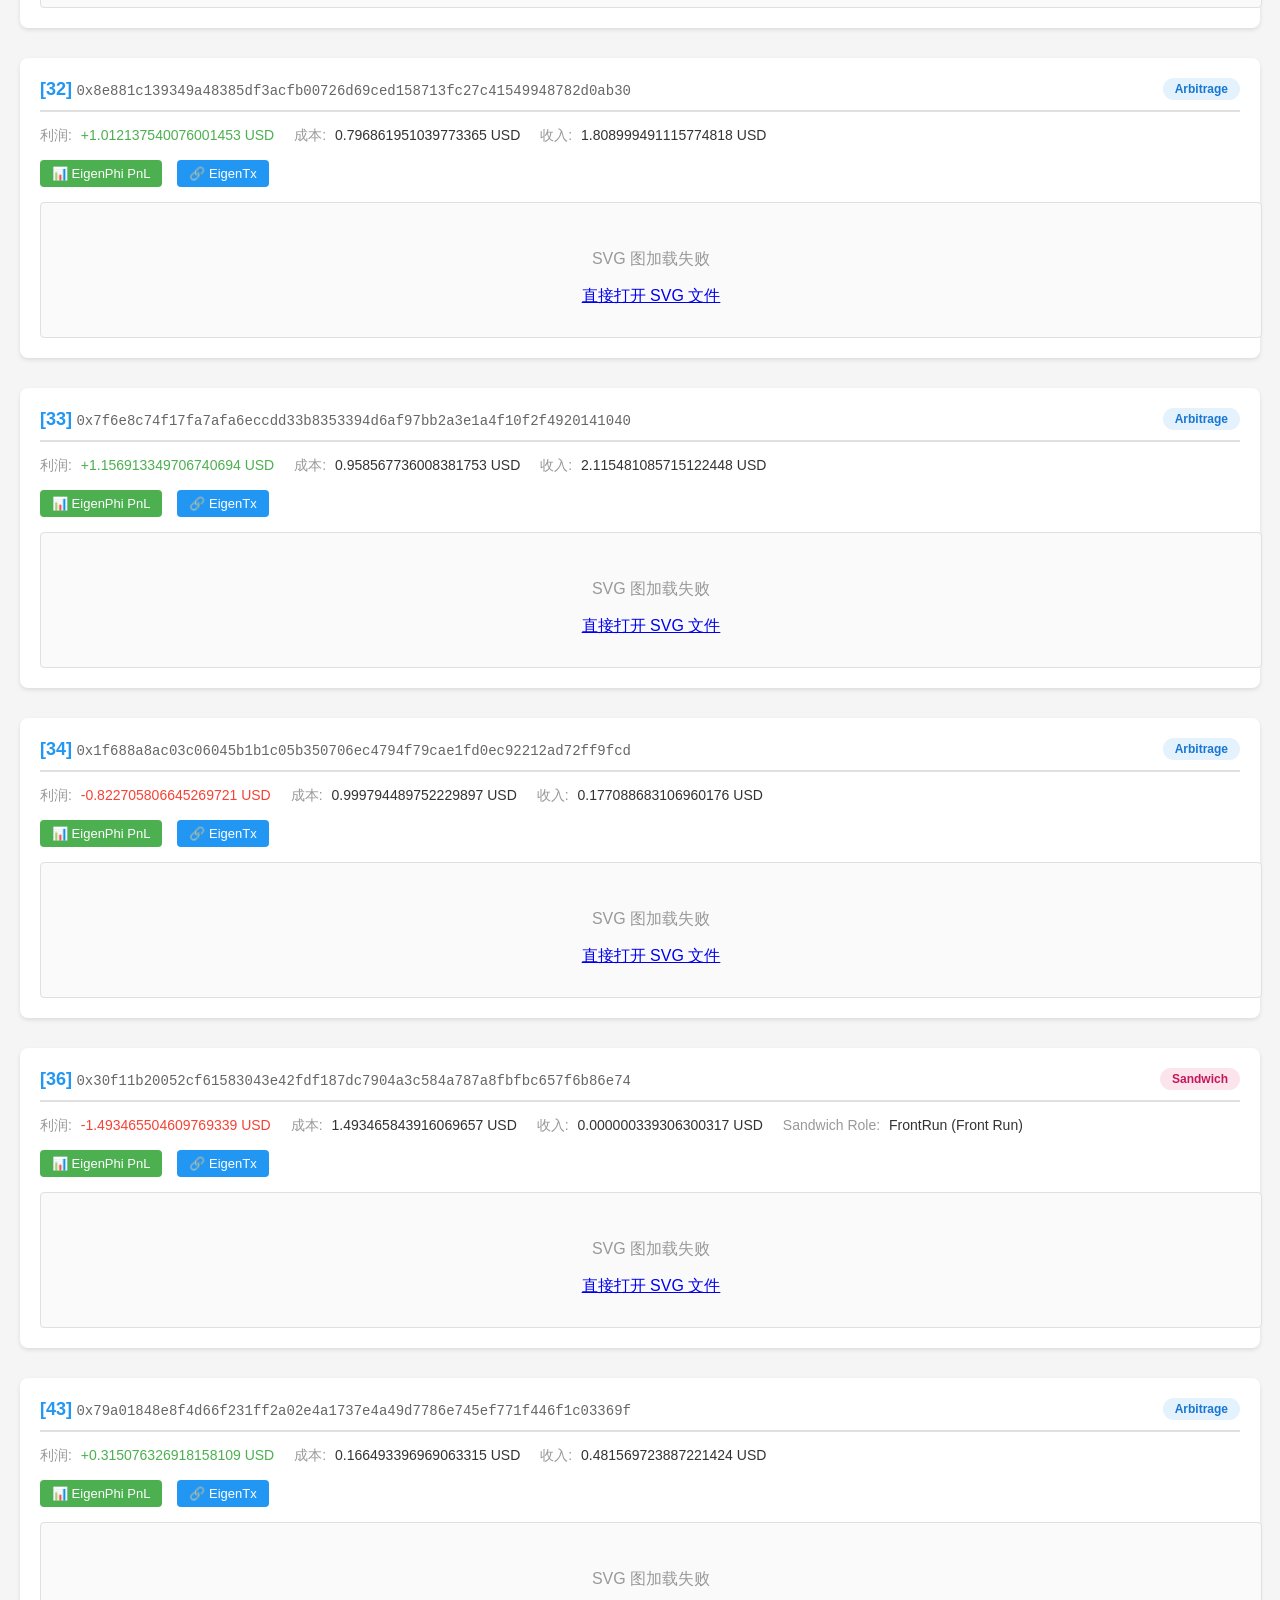
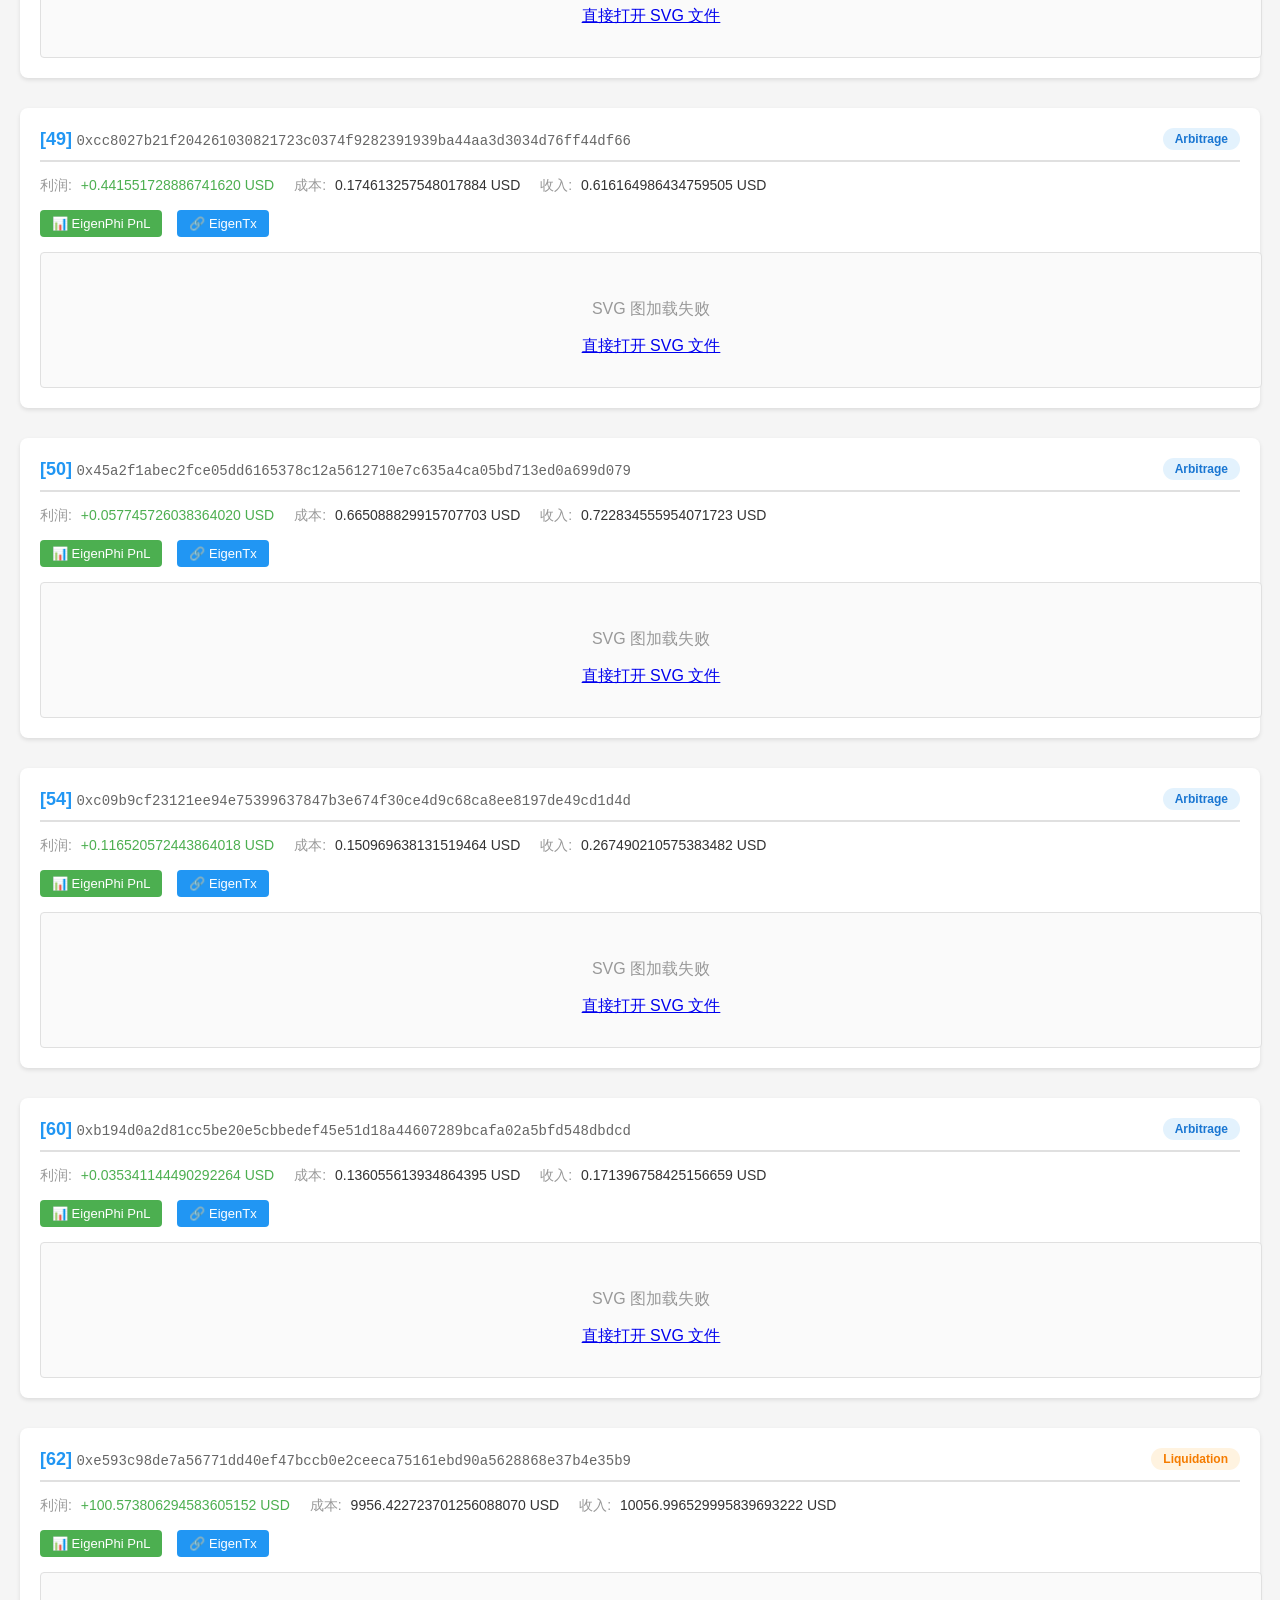
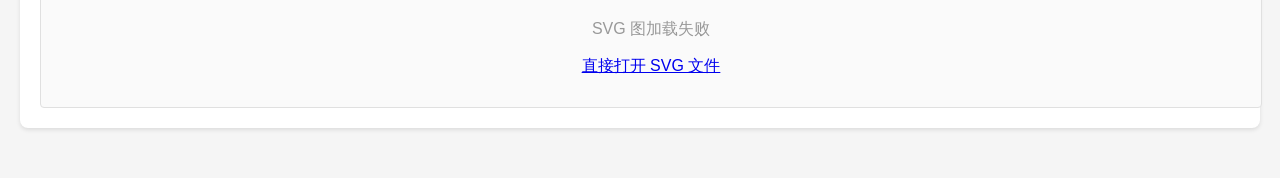
==== commit b0c52dbf: "fix: 修复 SVG 图在 HTML 页面中无法显示的问题 主要修复： 1. 清理 HTML 文件中的 Git 合并冲突标记    - 移除所有 <<<<<<< HEAD, =======, >>>" ====
--- a/token_flow_graphs/block_24274722/index.html
+++ b/token_flow_graphs/block_24274722/index.html
@@ -92,7 +92,6 @@
         .profit-negative {
             color: #F44336;
         }
-<<<<<<< HEAD
         .tx-links {
             display: flex;
             gap: 15px;
@@ -119,8 +118,6 @@
         .tx-link.pnl:hover {
             background-color: #45a049;
         }
-=======
->>>>>>> 438d3734259f925b7f9a2e97b7ecc211ec5292a5
         .svg-container {
             width: 100%;
             overflow-x: auto;
@@ -128,10 +125,7 @@
             border-radius: 4px;
             padding: 10px;
             background: #fafafa;
-<<<<<<< HEAD
             margin-top: 15px;
-=======
->>>>>>> 438d3734259f925b7f9a2e97b7ecc211ec5292a5
         }
         .svg-container svg {
             display: block;
@@ -183,7 +177,6 @@
                 </div>
                 <div class="stat-item">
                     <div class="stat-value">12</div>
-<<<<<<< HEAD
                     <div class="stat-label">Arbitrage 交易</div>
                 </div>
                 <div class="stat-item">
@@ -197,22 +190,6 @@
             </div>
         </div>
         <!-- Transaction 28 -->
-=======
-                    <div class="stat-label">套利交易</div>
-                </div>
-                <div class="stat-item">
-                    <div class="stat-value">1</div>
-                    <div class="stat-label">清算交易</div>
-                </div>
-                <div class="stat-item">
-                    <div class="stat-value">1</div>
-                    <div class="stat-label">三明治攻击</div>
-                </div>
-            </div>
-        </div>
-
-        <!-- Transaction 1 -->
->>>>>>> 438d3734259f925b7f9a2e97b7ecc211ec5292a5
         <div class="transaction">
             <div class="transaction-header">
                 <div>
@@ -224,7 +201,6 @@
             <div class="tx-info">
                 <div class="info-item">
                     <span class="info-label">利润:</span>
-<<<<<<< HEAD
                     <span class="info-value profit-positive">+2.983042661171118997 USD</span>
                 </div>
                 <div class="info-item">
@@ -240,29 +216,15 @@
                 <a href="https://eigenphi.io/mev/ethereum/tx/0x2998e5203a0afe3b9cbf5656450294919e78952585ead46aacc00d06abfee89d" target="_blank" class="tx-link pnl">📊 EigenPhi PnL</a>
                 <a href="https://eigenphi.io/mev/eigentx/0x2998e5203a0afe3b9cbf5656450294919e78952585ead46aacc00d06abfee89d" target="_blank" class="tx-link">🔗 EigenTx</a>
             </div>
-=======
-                    <span class="info-value profit-positive">+2.9830 USD</span>
-                </div>
-                <div class="info-item">
-                    <span class="info-label">成本:</span>
-                    <span class="info-value">3.0203 USD</span>
-                </div>
-                <div class="info-item">
-                    <span class="info-label">收入:</span>
-                    <span class="info-value">6.0034 USD</span>
-                </div>
-            </div>
->>>>>>> 438d3734259f925b7f9a2e97b7ecc211ec5292a5
-            <div class="svg-container">
-                <object data="0x2998e5203a0afe3b9c_flow.svg" type="image/svg+xml" style="width: 100%; height: auto;"></object>
-            </div>
-        </div>
-<<<<<<< HEAD
+            <div class="svg-container">
+                <img src="/mev/block/24274722/0x2998e5203a0afe3b9c_flow.svg" alt="Token Flow Graph" style="width: 100%; height: auto; max-width: 100%;" onerror="this.style.display='none'; this.nextElementSibling.style.display='block';">
+                <div style="display: none; padding: 20px; text-align: center; color: #999;">
+                    <p>SVG 图加载失败</p>
+                    <a href="/mev/block/24274722/0x2998e5203a0afe3b9c_flow.svg" target="_blank">直接打开 SVG 文件</a>
+                </div>
+            </div>
+        </div>
         <!-- Transaction 29 -->
-=======
-
-        <!-- Transaction 2 -->
->>>>>>> 438d3734259f925b7f9a2e97b7ecc211ec5292a5
         <div class="transaction">
             <div class="transaction-header">
                 <div>
@@ -274,7 +236,6 @@
             <div class="tx-info">
                 <div class="info-item">
                     <span class="info-label">利润:</span>
-<<<<<<< HEAD
                     <span class="info-value profit-negative">-0.554693298787934020 USD</span>
                 </div>
                 <div class="info-item">
@@ -290,29 +251,15 @@
                 <a href="https://eigenphi.io/mev/ethereum/tx/0xb42ff66ebff6411936cda0b0d369c2ea2572fcb44f1b799dc82e9d8ba6caf744" target="_blank" class="tx-link pnl">📊 EigenPhi PnL</a>
                 <a href="https://eigenphi.io/mev/eigentx/0xb42ff66ebff6411936cda0b0d369c2ea2572fcb44f1b799dc82e9d8ba6caf744" target="_blank" class="tx-link">🔗 EigenTx</a>
             </div>
-=======
-                    <span class="info-value profit-negative">-0.5547 USD</span>
-                </div>
-                <div class="info-item">
-                    <span class="info-label">成本:</span>
-                    <span class="info-value">0.6181 USD</span>
-                </div>
-                <div class="info-item">
-                    <span class="info-label">收入:</span>
-                    <span class="info-value">0.0634 USD</span>
-                </div>
-            </div>
->>>>>>> 438d3734259f925b7f9a2e97b7ecc211ec5292a5
-            <div class="svg-container">
-                <object data="0xb42ff66ebff6411936_flow.svg" type="image/svg+xml" style="width: 100%; height: auto;"></object>
-            </div>
-        </div>
-<<<<<<< HEAD
+            <div class="svg-container">
+                <img src="/mev/block/24274722/0xb42ff66ebff6411936_flow.svg" alt="Token Flow Graph" style="width: 100%; height: auto; max-width: 100%;" onerror="this.style.display='none'; this.nextElementSibling.style.display='block';">
+                <div style="display: none; padding: 20px; text-align: center; color: #999;">
+                    <p>SVG 图加载失败</p>
+                    <a href="/mev/block/24274722/0xb42ff66ebff6411936_flow.svg" target="_blank">直接打开 SVG 文件</a>
+                </div>
+            </div>
+        </div>
         <!-- Transaction 30 -->
-=======
-
-        <!-- Transaction 3 -->
->>>>>>> 438d3734259f925b7f9a2e97b7ecc211ec5292a5
         <div class="transaction">
             <div class="transaction-header">
                 <div>
@@ -324,7 +271,6 @@
             <div class="tx-info">
                 <div class="info-item">
                     <span class="info-label">利润:</span>
-<<<<<<< HEAD
                     <span class="info-value profit-positive">+1.624164340956133258 USD</span>
                 </div>
                 <div class="info-item">
@@ -340,29 +286,15 @@
                 <a href="https://eigenphi.io/mev/ethereum/tx/0x5ee4a64746d16cd1b988ae8fb4079e720f9905f984cac6d9faa717c3ff84b556" target="_blank" class="tx-link pnl">📊 EigenPhi PnL</a>
                 <a href="https://eigenphi.io/mev/eigentx/0x5ee4a64746d16cd1b988ae8fb4079e720f9905f984cac6d9faa717c3ff84b556" target="_blank" class="tx-link">🔗 EigenTx</a>
             </div>
-=======
-                    <span class="info-value profit-positive">+1.6242 USD</span>
-                </div>
-                <div class="info-item">
-                    <span class="info-label">成本:</span>
-                    <span class="info-value">0.6840 USD</span>
-                </div>
-                <div class="info-item">
-                    <span class="info-label">收入:</span>
-                    <span class="info-value">2.3082 USD</span>
-                </div>
-            </div>
->>>>>>> 438d3734259f925b7f9a2e97b7ecc211ec5292a5
-            <div class="svg-container">
-                <object data="0x5ee4a64746d16cd1b9_flow.svg" type="image/svg+xml" style="width: 100%; height: auto;"></object>
-            </div>
-        </div>
-<<<<<<< HEAD
+            <div class="svg-container">
+                <img src="/mev/block/24274722/0x5ee4a64746d16cd1b9_flow.svg" alt="Token Flow Graph" style="width: 100%; height: auto; max-width: 100%;" onerror="this.style.display='none'; this.nextElementSibling.style.display='block';">
+                <div style="display: none; padding: 20px; text-align: center; color: #999;">
+                    <p>SVG 图加载失败</p>
+                    <a href="/mev/block/24274722/0x5ee4a64746d16cd1b9_flow.svg" target="_blank">直接打开 SVG 文件</a>
+                </div>
+            </div>
+        </div>
         <!-- Transaction 31 -->
-=======
-
-        <!-- Transaction 4 -->
->>>>>>> 438d3734259f925b7f9a2e97b7ecc211ec5292a5
         <div class="transaction">
             <div class="transaction-header">
                 <div>
@@ -374,7 +306,6 @@
             <div class="tx-info">
                 <div class="info-item">
                     <span class="info-label">利润:</span>
-<<<<<<< HEAD
                     <span class="info-value profit-positive">+0.860029190576362688 USD</span>
                 </div>
                 <div class="info-item">
@@ -390,29 +321,15 @@
                 <a href="https://eigenphi.io/mev/ethereum/tx/0xc4adc5eb87f85b216eb7ca29e10e6ea47dc0f697428fdcdc854bc3e651d6c633" target="_blank" class="tx-link pnl">📊 EigenPhi PnL</a>
                 <a href="https://eigenphi.io/mev/eigentx/0xc4adc5eb87f85b216eb7ca29e10e6ea47dc0f697428fdcdc854bc3e651d6c633" target="_blank" class="tx-link">🔗 EigenTx</a>
             </div>
-=======
-                    <span class="info-value profit-positive">+0.8600 USD</span>
-                </div>
-                <div class="info-item">
-                    <span class="info-label">成本:</span>
-                    <span class="info-value">0.5297 USD</span>
-                </div>
-                <div class="info-item">
-                    <span class="info-label">收入:</span>
-                    <span class="info-value">1.3897 USD</span>
-                </div>
-            </div>
->>>>>>> 438d3734259f925b7f9a2e97b7ecc211ec5292a5
-            <div class="svg-container">
-                <object data="0xc4adc5eb87f85b216e_flow.svg" type="image/svg+xml" style="width: 100%; height: auto;"></object>
-            </div>
-        </div>
-<<<<<<< HEAD
+            <div class="svg-container">
+                <img src="/mev/block/24274722/0xc4adc5eb87f85b216e_flow.svg" alt="Token Flow Graph" style="width: 100%; height: auto; max-width: 100%;" onerror="this.style.display='none'; this.nextElementSibling.style.display='block';">
+                <div style="display: none; padding: 20px; text-align: center; color: #999;">
+                    <p>SVG 图加载失败</p>
+                    <a href="/mev/block/24274722/0xc4adc5eb87f85b216e_flow.svg" target="_blank">直接打开 SVG 文件</a>
+                </div>
+            </div>
+        </div>
         <!-- Transaction 32 -->
-=======
-
-        <!-- Transaction 5 -->
->>>>>>> 438d3734259f925b7f9a2e97b7ecc211ec5292a5
         <div class="transaction">
             <div class="transaction-header">
                 <div>
@@ -424,7 +341,6 @@
             <div class="tx-info">
                 <div class="info-item">
                     <span class="info-label">利润:</span>
-<<<<<<< HEAD
                     <span class="info-value profit-positive">+1.012137540076001453 USD</span>
                 </div>
                 <div class="info-item">
@@ -440,29 +356,15 @@
                 <a href="https://eigenphi.io/mev/ethereum/tx/0x8e881c139349a48385df3acfb00726d69ced158713fc27c41549948782d0ab30" target="_blank" class="tx-link pnl">📊 EigenPhi PnL</a>
                 <a href="https://eigenphi.io/mev/eigentx/0x8e881c139349a48385df3acfb00726d69ced158713fc27c41549948782d0ab30" target="_blank" class="tx-link">🔗 EigenTx</a>
             </div>
-=======
-                    <span class="info-value profit-positive">+1.0121 USD</span>
-                </div>
-                <div class="info-item">
-                    <span class="info-label">成本:</span>
-                    <span class="info-value">0.7969 USD</span>
-                </div>
-                <div class="info-item">
-                    <span class="info-label">收入:</span>
-                    <span class="info-value">1.8090 USD</span>
-                </div>
-            </div>
->>>>>>> 438d3734259f925b7f9a2e97b7ecc211ec5292a5
-            <div class="svg-container">
-                <object data="0x8e881c139349a48385_flow.svg" type="image/svg+xml" style="width: 100%; height: auto;"></object>
-            </div>
-        </div>
-<<<<<<< HEAD
+            <div class="svg-container">
+                <img src="/mev/block/24274722/0x8e881c139349a48385_flow.svg" alt="Token Flow Graph" style="width: 100%; height: auto; max-width: 100%;" onerror="this.style.display='none'; this.nextElementSibling.style.display='block';">
+                <div style="display: none; padding: 20px; text-align: center; color: #999;">
+                    <p>SVG 图加载失败</p>
+                    <a href="/mev/block/24274722/0x8e881c139349a48385_flow.svg" target="_blank">直接打开 SVG 文件</a>
+                </div>
+            </div>
+        </div>
         <!-- Transaction 33 -->
-=======
-
-        <!-- Transaction 6 -->
->>>>>>> 438d3734259f925b7f9a2e97b7ecc211ec5292a5
         <div class="transaction">
             <div class="transaction-header">
                 <div>
@@ -474,7 +376,6 @@
             <div class="tx-info">
                 <div class="info-item">
                     <span class="info-label">利润:</span>
-<<<<<<< HEAD
                     <span class="info-value profit-positive">+1.156913349706740694 USD</span>
                 </div>
                 <div class="info-item">
@@ -490,29 +391,15 @@
                 <a href="https://eigenphi.io/mev/ethereum/tx/0x7f6e8c74f17fa7afa6eccdd33b8353394d6af97bb2a3e1a4f10f2f4920141040" target="_blank" class="tx-link pnl">📊 EigenPhi PnL</a>
                 <a href="https://eigenphi.io/mev/eigentx/0x7f6e8c74f17fa7afa6eccdd33b8353394d6af97bb2a3e1a4f10f2f4920141040" target="_blank" class="tx-link">🔗 EigenTx</a>
             </div>
-=======
-                    <span class="info-value profit-positive">+1.1569 USD</span>
-                </div>
-                <div class="info-item">
-                    <span class="info-label">成本:</span>
-                    <span class="info-value">0.9586 USD</span>
-                </div>
-                <div class="info-item">
-                    <span class="info-label">收入:</span>
-                    <span class="info-value">2.1155 USD</span>
-                </div>
-            </div>
->>>>>>> 438d3734259f925b7f9a2e97b7ecc211ec5292a5
-            <div class="svg-container">
-                <object data="0x7f6e8c74f17fa7afa6_flow.svg" type="image/svg+xml" style="width: 100%; height: auto;"></object>
-            </div>
-        </div>
-<<<<<<< HEAD
+            <div class="svg-container">
+                <img src="/mev/block/24274722/0x7f6e8c74f17fa7afa6_flow.svg" alt="Token Flow Graph" style="width: 100%; height: auto; max-width: 100%;" onerror="this.style.display='none'; this.nextElementSibling.style.display='block';">
+                <div style="display: none; padding: 20px; text-align: center; color: #999;">
+                    <p>SVG 图加载失败</p>
+                    <a href="/mev/block/24274722/0x7f6e8c74f17fa7afa6_flow.svg" target="_blank">直接打开 SVG 文件</a>
+                </div>
+            </div>
+        </div>
         <!-- Transaction 34 -->
-=======
-
-        <!-- Transaction 7 -->
->>>>>>> 438d3734259f925b7f9a2e97b7ecc211ec5292a5
         <div class="transaction">
             <div class="transaction-header">
                 <div>
@@ -524,7 +411,6 @@
             <div class="tx-info">
                 <div class="info-item">
                     <span class="info-label">利润:</span>
-<<<<<<< HEAD
                     <span class="info-value profit-negative">-0.822705806645269721 USD</span>
                 </div>
                 <div class="info-item">
@@ -540,47 +426,26 @@
                 <a href="https://eigenphi.io/mev/ethereum/tx/0x1f688a8ac03c06045b1b1c05b350706ec4794f79cae1fd0ec92212ad72ff9fcd" target="_blank" class="tx-link pnl">📊 EigenPhi PnL</a>
                 <a href="https://eigenphi.io/mev/eigentx/0x1f688a8ac03c06045b1b1c05b350706ec4794f79cae1fd0ec92212ad72ff9fcd" target="_blank" class="tx-link">🔗 EigenTx</a>
             </div>
-=======
-                    <span class="info-value profit-negative">-0.8227 USD</span>
-                </div>
-                <div class="info-item">
-                    <span class="info-label">成本:</span>
-                    <span class="info-value">0.9998 USD</span>
-                </div>
-                <div class="info-item">
-                    <span class="info-label">收入:</span>
-                    <span class="info-value">0.1771 USD</span>
-                </div>
-            </div>
->>>>>>> 438d3734259f925b7f9a2e97b7ecc211ec5292a5
-            <div class="svg-container">
-                <object data="0x1f688a8ac03c06045b_flow.svg" type="image/svg+xml" style="width: 100%; height: auto;"></object>
-            </div>
-        </div>
-<<<<<<< HEAD
+            <div class="svg-container">
+                <img src="/mev/block/24274722/0x1f688a8ac03c06045b_flow.svg" alt="Token Flow Graph" style="width: 100%; height: auto; max-width: 100%;" onerror="this.style.display='none'; this.nextElementSibling.style.display='block';">
+                <div style="display: none; padding: 20px; text-align: center; color: #999;">
+                    <p>SVG 图加载失败</p>
+                    <a href="/mev/block/24274722/0x1f688a8ac03c06045b_flow.svg" target="_blank">直接打开 SVG 文件</a>
+                </div>
+            </div>
+        </div>
         <!-- Transaction 36 -->
-=======
-
-        <!-- Transaction 8 -->
->>>>>>> 438d3734259f925b7f9a2e97b7ecc211ec5292a5
         <div class="transaction">
             <div class="transaction-header">
                 <div>
                     <span class="tx-index">[36]</span>
-<<<<<<< HEAD
                     <span class="tx-hash">0x30f11b20052cf61583043e42fdf187dc7904a3c584a787a8fbfbc657f6b86e74</span>
                 </div>
                 <span class="tx-type type-sandwich">Sandwich</span>
-=======
-                    <span class="tx-hash">0xb7ac3751e6bf2db5b38413e3ccecded910338958a4134da9ceb544ef2d02c4d9</span>
-                </div>
-                <span class="tx-type type-sandwich">Sandwich (Victim)</span>
->>>>>>> 438d3734259f925b7f9a2e97b7ecc211ec5292a5
-            </div>
-            <div class="tx-info">
-                <div class="info-item">
-                    <span class="info-label">利润:</span>
-<<<<<<< HEAD
+            </div>
+            <div class="tx-info">
+                <div class="info-item">
+                    <span class="info-label">利润:</span>
                     <span class="info-value profit-negative">-1.493465504609769339 USD</span>
                 </div>
                 <div class="info-item">
@@ -601,29 +466,14 @@
                 <a href="https://eigenphi.io/mev/eigentx/0x30f11b20052cf61583043e42fdf187dc7904a3c584a787a8fbfbc657f6b86e74,0xb7ac3751e6bf2db5b38413e3ccecded910338958a4134da9ceb544ef2d02c4d9,0x74bc8d15d27a778d5f8a0b41352dc149fa0c44a3038679ac948b07000f3aa8ad,0x8e45ecf6fd3a51d1949598f9dc7cf965cdda7f5c49bab569c44a3c863efe0c11" target="_blank" class="tx-link">🔗 EigenTx</a>
             </div>
             <div class="svg-container">
-                <object data="0x30f11b20052cf61583_flow.svg" type="image/svg+xml" style="width: 100%; height: auto;"></object>
+                <img src="/mev/block/24274722/0x30f11b20052cf61583_flow.svg" alt="Token Flow Graph" style="width: 100%; height: auto; max-width: 100%;" onerror="this.style.display='none'; this.nextElementSibling.style.display='block';">
+                <div style="display: none; padding: 20px; text-align: center; color: #999;">
+                    <p>SVG 图加载失败</p>
+                    <a href="/mev/block/24274722/0x30f11b20052cf61583_flow.svg" target="_blank">直接打开 SVG 文件</a>
+                </div>
             </div>
         </div>
         <!-- Transaction 43 -->
-=======
-                    <span class="info-value profit-negative">-1.4935 USD</span>
-                </div>
-                <div class="info-item">
-                    <span class="info-label">成本:</span>
-                    <span class="info-value">1.4935 USD</span>
-                </div>
-                <div class="info-item">
-                    <span class="info-label">收入:</span>
-                    <span class="info-value">0.0000 USD</span>
-                </div>
-            </div>
-            <div class="svg-container">
-                <object data="0xb7ac3751e6bf2db5b3_flow.svg" type="image/svg+xml" style="width: 100%; height: auto;"></object>
-            </div>
-        </div>
-
-        <!-- Transaction 9 -->
->>>>>>> 438d3734259f925b7f9a2e97b7ecc211ec5292a5
         <div class="transaction">
             <div class="transaction-header">
                 <div>
@@ -635,7 +485,6 @@
             <div class="tx-info">
                 <div class="info-item">
                     <span class="info-label">利润:</span>
-<<<<<<< HEAD
                     <span class="info-value profit-positive">+0.315076326918158109 USD</span>
                 </div>
                 <div class="info-item">
@@ -651,29 +500,15 @@
                 <a href="https://eigenphi.io/mev/ethereum/tx/0x79a01848e8f4d66f231ff2a02e4a1737e4a49d7786e745ef771f446f1c03369f" target="_blank" class="tx-link pnl">📊 EigenPhi PnL</a>
                 <a href="https://eigenphi.io/mev/eigentx/0x79a01848e8f4d66f231ff2a02e4a1737e4a49d7786e745ef771f446f1c03369f" target="_blank" class="tx-link">🔗 EigenTx</a>
             </div>
-=======
-                    <span class="info-value profit-positive">+0.3151 USD</span>
-                </div>
-                <div class="info-item">
-                    <span class="info-label">成本:</span>
-                    <span class="info-value">0.1665 USD</span>
-                </div>
-                <div class="info-item">
-                    <span class="info-label">收入:</span>
-                    <span class="info-value">0.4816 USD</span>
-                </div>
-            </div>
->>>>>>> 438d3734259f925b7f9a2e97b7ecc211ec5292a5
-            <div class="svg-container">
-                <object data="0x79a01848e8f4d66f23_flow.svg" type="image/svg+xml" style="width: 100%; height: auto;"></object>
-            </div>
-        </div>
-<<<<<<< HEAD
+            <div class="svg-container">
+                <img src="/mev/block/24274722/0x79a01848e8f4d66f23_flow.svg" alt="Token Flow Graph" style="width: 100%; height: auto; max-width: 100%;" onerror="this.style.display='none'; this.nextElementSibling.style.display='block';">
+                <div style="display: none; padding: 20px; text-align: center; color: #999;">
+                    <p>SVG 图加载失败</p>
+                    <a href="/mev/block/24274722/0x79a01848e8f4d66f23_flow.svg" target="_blank">直接打开 SVG 文件</a>
+                </div>
+            </div>
+        </div>
         <!-- Transaction 49 -->
-=======
-
-        <!-- Transaction 10 -->
->>>>>>> 438d3734259f925b7f9a2e97b7ecc211ec5292a5
         <div class="transaction">
             <div class="transaction-header">
                 <div>
@@ -685,7 +520,6 @@
             <div class="tx-info">
                 <div class="info-item">
                     <span class="info-label">利润:</span>
-<<<<<<< HEAD
                     <span class="info-value profit-positive">+0.441551728886741620 USD</span>
                 </div>
                 <div class="info-item">
@@ -701,29 +535,15 @@
                 <a href="https://eigenphi.io/mev/ethereum/tx/0xcc8027b21f204261030821723c0374f9282391939ba44aa3d3034d76ff44df66" target="_blank" class="tx-link pnl">📊 EigenPhi PnL</a>
                 <a href="https://eigenphi.io/mev/eigentx/0xcc8027b21f204261030821723c0374f9282391939ba44aa3d3034d76ff44df66" target="_blank" class="tx-link">🔗 EigenTx</a>
             </div>
-=======
-                    <span class="info-value profit-positive">+0.4416 USD</span>
-                </div>
-                <div class="info-item">
-                    <span class="info-label">成本:</span>
-                    <span class="info-value">0.1746 USD</span>
-                </div>
-                <div class="info-item">
-                    <span class="info-label">收入:</span>
-                    <span class="info-value">0.6162 USD</span>
-                </div>
-            </div>
->>>>>>> 438d3734259f925b7f9a2e97b7ecc211ec5292a5
-            <div class="svg-container">
-                <object data="0xcc8027b21f20426103_flow.svg" type="image/svg+xml" style="width: 100%; height: auto;"></object>
-            </div>
-        </div>
-<<<<<<< HEAD
+            <div class="svg-container">
+                <img src="/mev/block/24274722/0xcc8027b21f20426103_flow.svg" alt="Token Flow Graph" style="width: 100%; height: auto; max-width: 100%;" onerror="this.style.display='none'; this.nextElementSibling.style.display='block';">
+                <div style="display: none; padding: 20px; text-align: center; color: #999;">
+                    <p>SVG 图加载失败</p>
+                    <a href="/mev/block/24274722/0xcc8027b21f20426103_flow.svg" target="_blank">直接打开 SVG 文件</a>
+                </div>
+            </div>
+        </div>
         <!-- Transaction 50 -->
-=======
-
-        <!-- Transaction 11 -->
->>>>>>> 438d3734259f925b7f9a2e97b7ecc211ec5292a5
         <div class="transaction">
             <div class="transaction-header">
                 <div>
@@ -735,7 +555,6 @@
             <div class="tx-info">
                 <div class="info-item">
                     <span class="info-label">利润:</span>
-<<<<<<< HEAD
                     <span class="info-value profit-positive">+0.057745726038364020 USD</span>
                 </div>
                 <div class="info-item">
@@ -751,29 +570,15 @@
                 <a href="https://eigenphi.io/mev/ethereum/tx/0x45a2f1abec2fce05dd6165378c12a5612710e7c635a4ca05bd713ed0a699d079" target="_blank" class="tx-link pnl">📊 EigenPhi PnL</a>
                 <a href="https://eigenphi.io/mev/eigentx/0x45a2f1abec2fce05dd6165378c12a5612710e7c635a4ca05bd713ed0a699d079" target="_blank" class="tx-link">🔗 EigenTx</a>
             </div>
-=======
-                    <span class="info-value profit-positive">+0.0577 USD</span>
-                </div>
-                <div class="info-item">
-                    <span class="info-label">成本:</span>
-                    <span class="info-value">0.6651 USD</span>
-                </div>
-                <div class="info-item">
-                    <span class="info-label">收入:</span>
-                    <span class="info-value">0.7228 USD</span>
-                </div>
-            </div>
->>>>>>> 438d3734259f925b7f9a2e97b7ecc211ec5292a5
-            <div class="svg-container">
-                <object data="0x45a2f1abec2fce05dd_flow.svg" type="image/svg+xml" style="width: 100%; height: auto;"></object>
-            </div>
-        </div>
-<<<<<<< HEAD
+            <div class="svg-container">
+                <img src="/mev/block/24274722/0x45a2f1abec2fce05dd_flow.svg" alt="Token Flow Graph" style="width: 100%; height: auto; max-width: 100%;" onerror="this.style.display='none'; this.nextElementSibling.style.display='block';">
+                <div style="display: none; padding: 20px; text-align: center; color: #999;">
+                    <p>SVG 图加载失败</p>
+                    <a href="/mev/block/24274722/0x45a2f1abec2fce05dd_flow.svg" target="_blank">直接打开 SVG 文件</a>
+                </div>
+            </div>
+        </div>
         <!-- Transaction 54 -->
-=======
-
-        <!-- Transaction 12 -->
->>>>>>> 438d3734259f925b7f9a2e97b7ecc211ec5292a5
         <div class="transaction">
             <div class="transaction-header">
                 <div>
@@ -785,7 +590,6 @@
             <div class="tx-info">
                 <div class="info-item">
                     <span class="info-label">利润:</span>
-<<<<<<< HEAD
                     <span class="info-value profit-positive">+0.116520572443864018 USD</span>
                 </div>
                 <div class="info-item">
@@ -801,29 +605,15 @@
                 <a href="https://eigenphi.io/mev/ethereum/tx/0xc09b9cf23121ee94e75399637847b3e674f30ce4d9c68ca8ee8197de49cd1d4d" target="_blank" class="tx-link pnl">📊 EigenPhi PnL</a>
                 <a href="https://eigenphi.io/mev/eigentx/0xc09b9cf23121ee94e75399637847b3e674f30ce4d9c68ca8ee8197de49cd1d4d" target="_blank" class="tx-link">🔗 EigenTx</a>
             </div>
-=======
-                    <span class="info-value profit-positive">+0.1165 USD</span>
-                </div>
-                <div class="info-item">
-                    <span class="info-label">成本:</span>
-                    <span class="info-value">0.1510 USD</span>
-                </div>
-                <div class="info-item">
-                    <span class="info-label">收入:</span>
-                    <span class="info-value">0.2675 USD</span>
-                </div>
-            </div>
->>>>>>> 438d3734259f925b7f9a2e97b7ecc211ec5292a5
-            <div class="svg-container">
-                <object data="0xc09b9cf23121ee94e7_flow.svg" type="image/svg+xml" style="width: 100%; height: auto;"></object>
-            </div>
-        </div>
-<<<<<<< HEAD
+            <div class="svg-container">
+                <img src="/mev/block/24274722/0xc09b9cf23121ee94e7_flow.svg" alt="Token Flow Graph" style="width: 100%; height: auto; max-width: 100%;" onerror="this.style.display='none'; this.nextElementSibling.style.display='block';">
+                <div style="display: none; padding: 20px; text-align: center; color: #999;">
+                    <p>SVG 图加载失败</p>
+                    <a href="/mev/block/24274722/0xc09b9cf23121ee94e7_flow.svg" target="_blank">直接打开 SVG 文件</a>
+                </div>
+            </div>
+        </div>
         <!-- Transaction 60 -->
-=======
-
-        <!-- Transaction 13 -->
->>>>>>> 438d3734259f925b7f9a2e97b7ecc211ec5292a5
         <div class="transaction">
             <div class="transaction-header">
                 <div>
@@ -835,7 +625,6 @@
             <div class="tx-info">
                 <div class="info-item">
                     <span class="info-label">利润:</span>
-<<<<<<< HEAD
                     <span class="info-value profit-positive">+0.035341144490292264 USD</span>
                 </div>
                 <div class="info-item">
@@ -851,29 +640,15 @@
                 <a href="https://eigenphi.io/mev/ethereum/tx/0xb194d0a2d81cc5be20e5cbbedef45e51d18a44607289bcafa02a5bfd548dbdcd" target="_blank" class="tx-link pnl">📊 EigenPhi PnL</a>
                 <a href="https://eigenphi.io/mev/eigentx/0xb194d0a2d81cc5be20e5cbbedef45e51d18a44607289bcafa02a5bfd548dbdcd" target="_blank" class="tx-link">🔗 EigenTx</a>
             </div>
-=======
-                    <span class="info-value profit-positive">+0.0353 USD</span>
-                </div>
-                <div class="info-item">
-                    <span class="info-label">成本:</span>
-                    <span class="info-value">0.1361 USD</span>
-                </div>
-                <div class="info-item">
-                    <span class="info-label">收入:</span>
-                    <span class="info-value">0.1714 USD</span>
-                </div>
-            </div>
->>>>>>> 438d3734259f925b7f9a2e97b7ecc211ec5292a5
-            <div class="svg-container">
-                <object data="0xb194d0a2d81cc5be20_flow.svg" type="image/svg+xml" style="width: 100%; height: auto;"></object>
-            </div>
-        </div>
-<<<<<<< HEAD
+            <div class="svg-container">
+                <img src="/mev/block/24274722/0xb194d0a2d81cc5be20_flow.svg" alt="Token Flow Graph" style="width: 100%; height: auto; max-width: 100%;" onerror="this.style.display='none'; this.nextElementSibling.style.display='block';">
+                <div style="display: none; padding: 20px; text-align: center; color: #999;">
+                    <p>SVG 图加载失败</p>
+                    <a href="/mev/block/24274722/0xb194d0a2d81cc5be20_flow.svg" target="_blank">直接打开 SVG 文件</a>
+                </div>
+            </div>
+        </div>
         <!-- Transaction 62 -->
-=======
-
-        <!-- Transaction 14 -->
->>>>>>> 438d3734259f925b7f9a2e97b7ecc211ec5292a5
         <div class="transaction">
             <div class="transaction-header">
                 <div>
@@ -885,7 +660,6 @@
             <div class="tx-info">
                 <div class="info-item">
                     <span class="info-label">利润:</span>
-<<<<<<< HEAD
                     <span class="info-value profit-positive">+100.573806294583605152 USD</span>
                 </div>
                 <div class="info-item">
@@ -901,30 +675,14 @@
                 <a href="https://eigenphi.io/mev/ethereum/tx/0xe593c98de7a56771dd40ef47bccb0e2ceeca75161ebd90a5628868e37b4e35b9" target="_blank" class="tx-link pnl">📊 EigenPhi PnL</a>
                 <a href="https://eigenphi.io/mev/eigentx/0xe593c98de7a56771dd40ef47bccb0e2ceeca75161ebd90a5628868e37b4e35b9" target="_blank" class="tx-link">🔗 EigenTx</a>
             </div>
-=======
-                    <span class="info-value profit-positive">+100.5738 USD</span>
-                </div>
-                <div class="info-item">
-                    <span class="info-label">成本:</span>
-                    <span class="info-value">9,956.4227 USD</span>
-                </div>
-                <div class="info-item">
-                    <span class="info-label">收入:</span>
-                    <span class="info-value">10,056.9965 USD</span>
-                </div>
-            </div>
->>>>>>> 438d3734259f925b7f9a2e97b7ecc211ec5292a5
-            <div class="svg-container">
-                <object data="0xe593c98de7a56771dd_flow.svg" type="image/svg+xml" style="width: 100%; height: auto;"></object>
-            </div>
-        </div>
-<<<<<<< HEAD
+            <div class="svg-container">
+                <img src="/mev/block/24274722/0xe593c98de7a56771dd_flow.svg" alt="Token Flow Graph" style="width: 100%; height: auto; max-width: 100%;" onerror="this.style.display='none'; this.nextElementSibling.style.display='block';">
+                <div style="display: none; padding: 20px; text-align: center; color: #999;">
+                    <p>SVG 图加载失败</p>
+                    <a href="/mev/block/24274722/0xe593c98de7a56771dd_flow.svg" target="_blank">直接打开 SVG 文件</a>
+                </div>
+            </div>
+        </div>
     </div>
 </body>
 </html>
-=======
-
-    </div>
-</body>
-</html>
->>>>>>> 438d3734259f925b7f9a2e97b7ecc211ec5292a5
